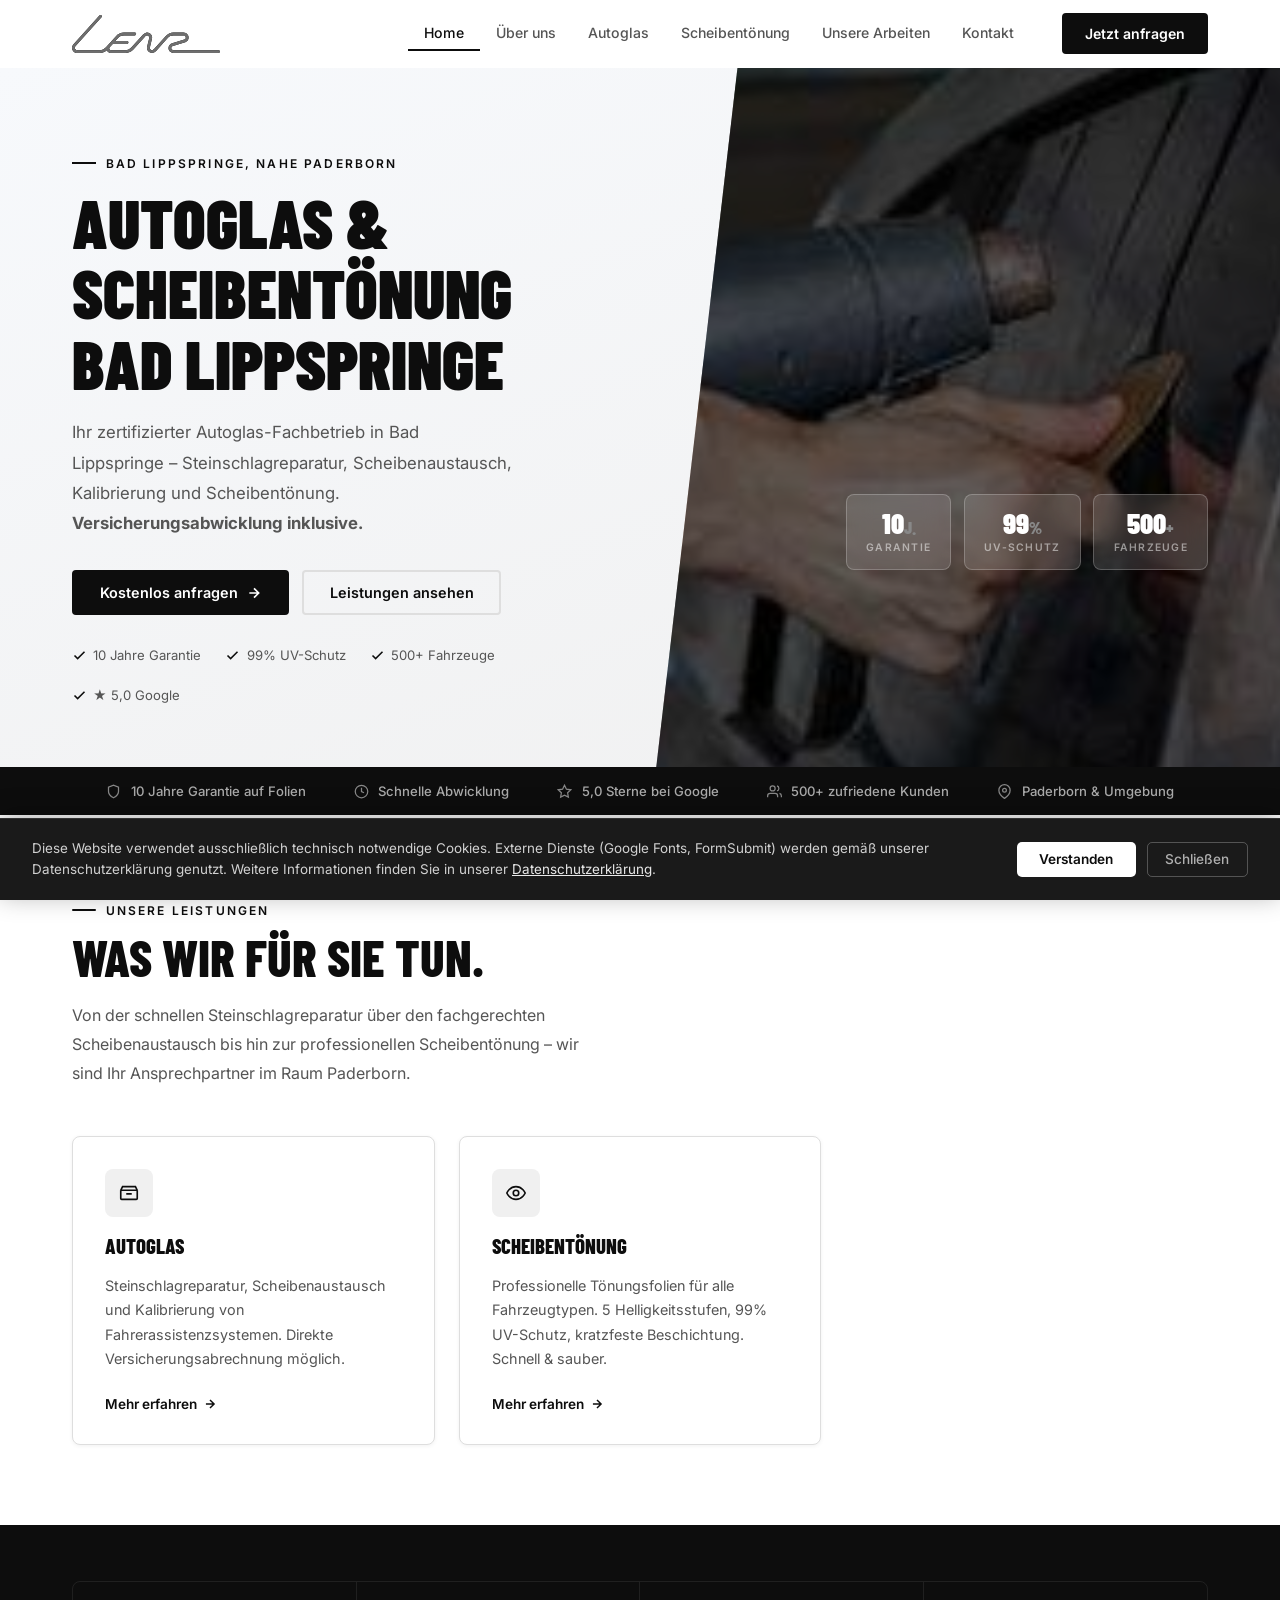
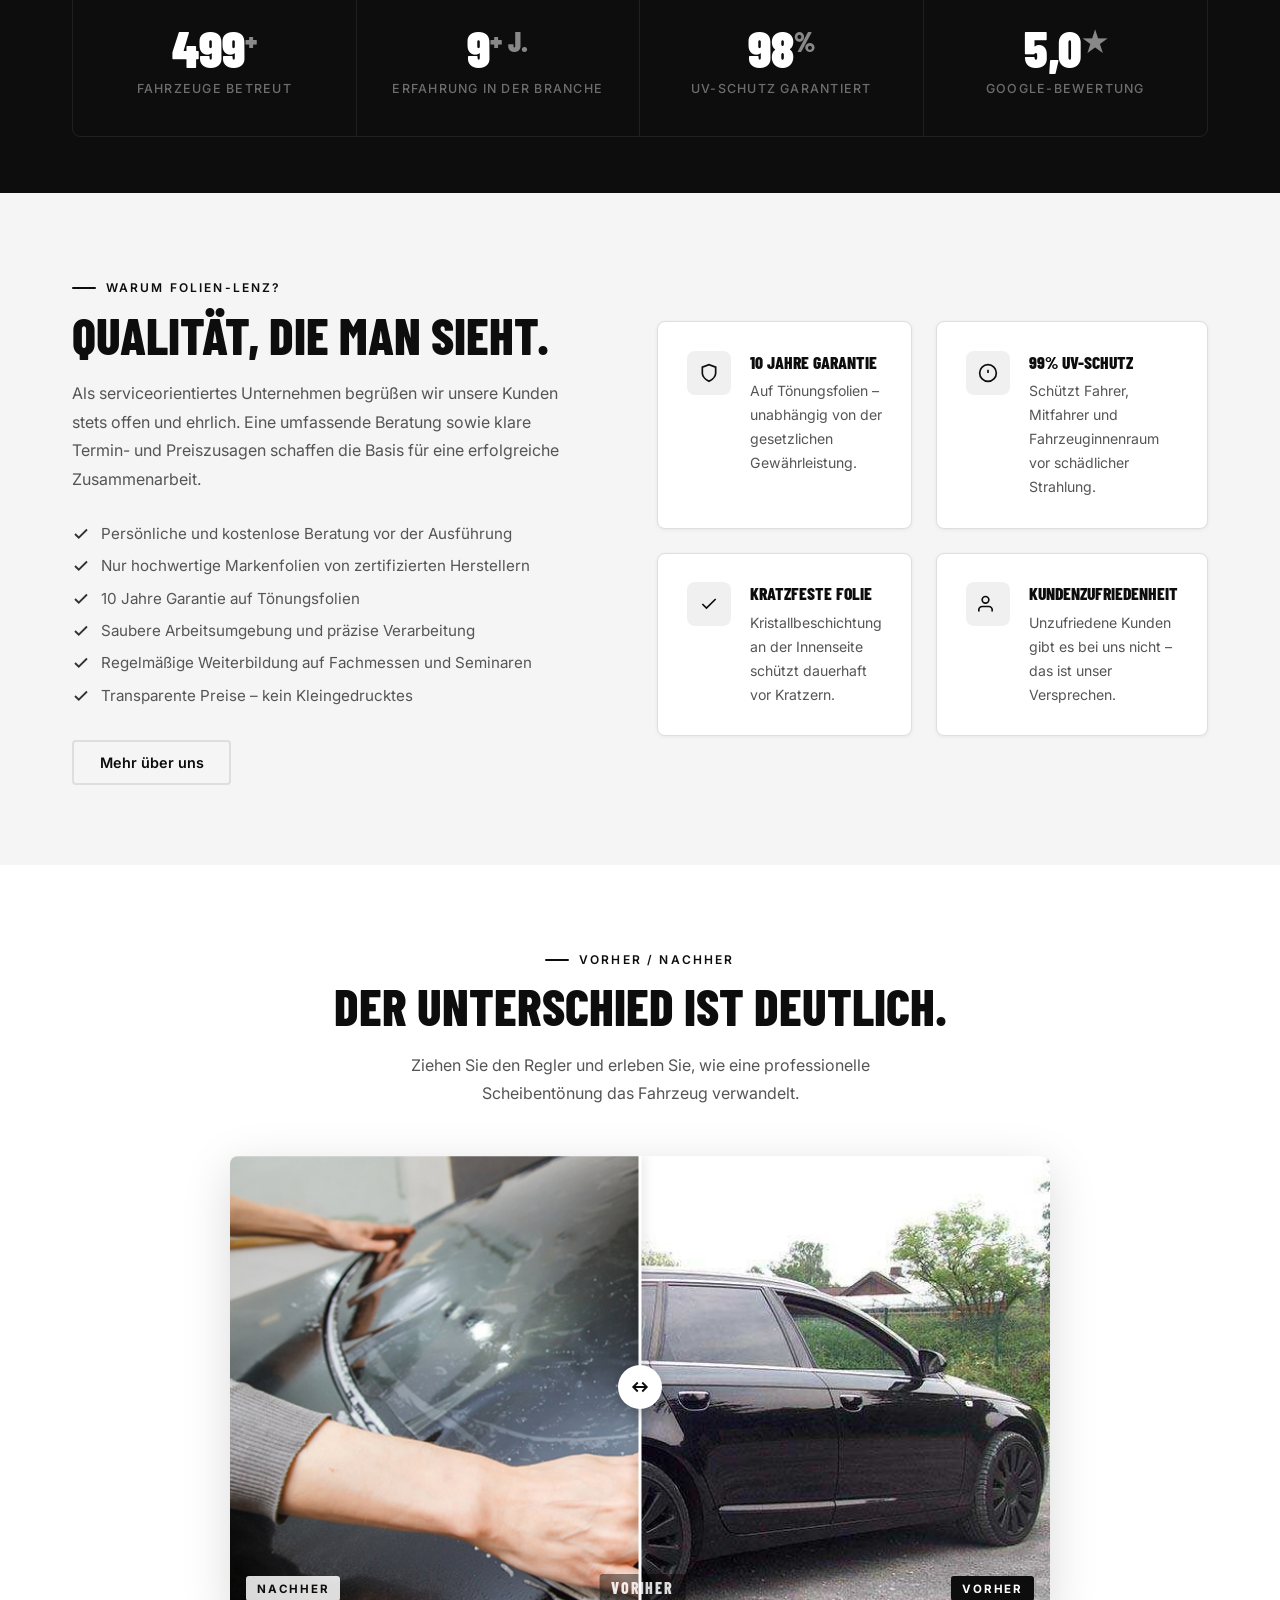
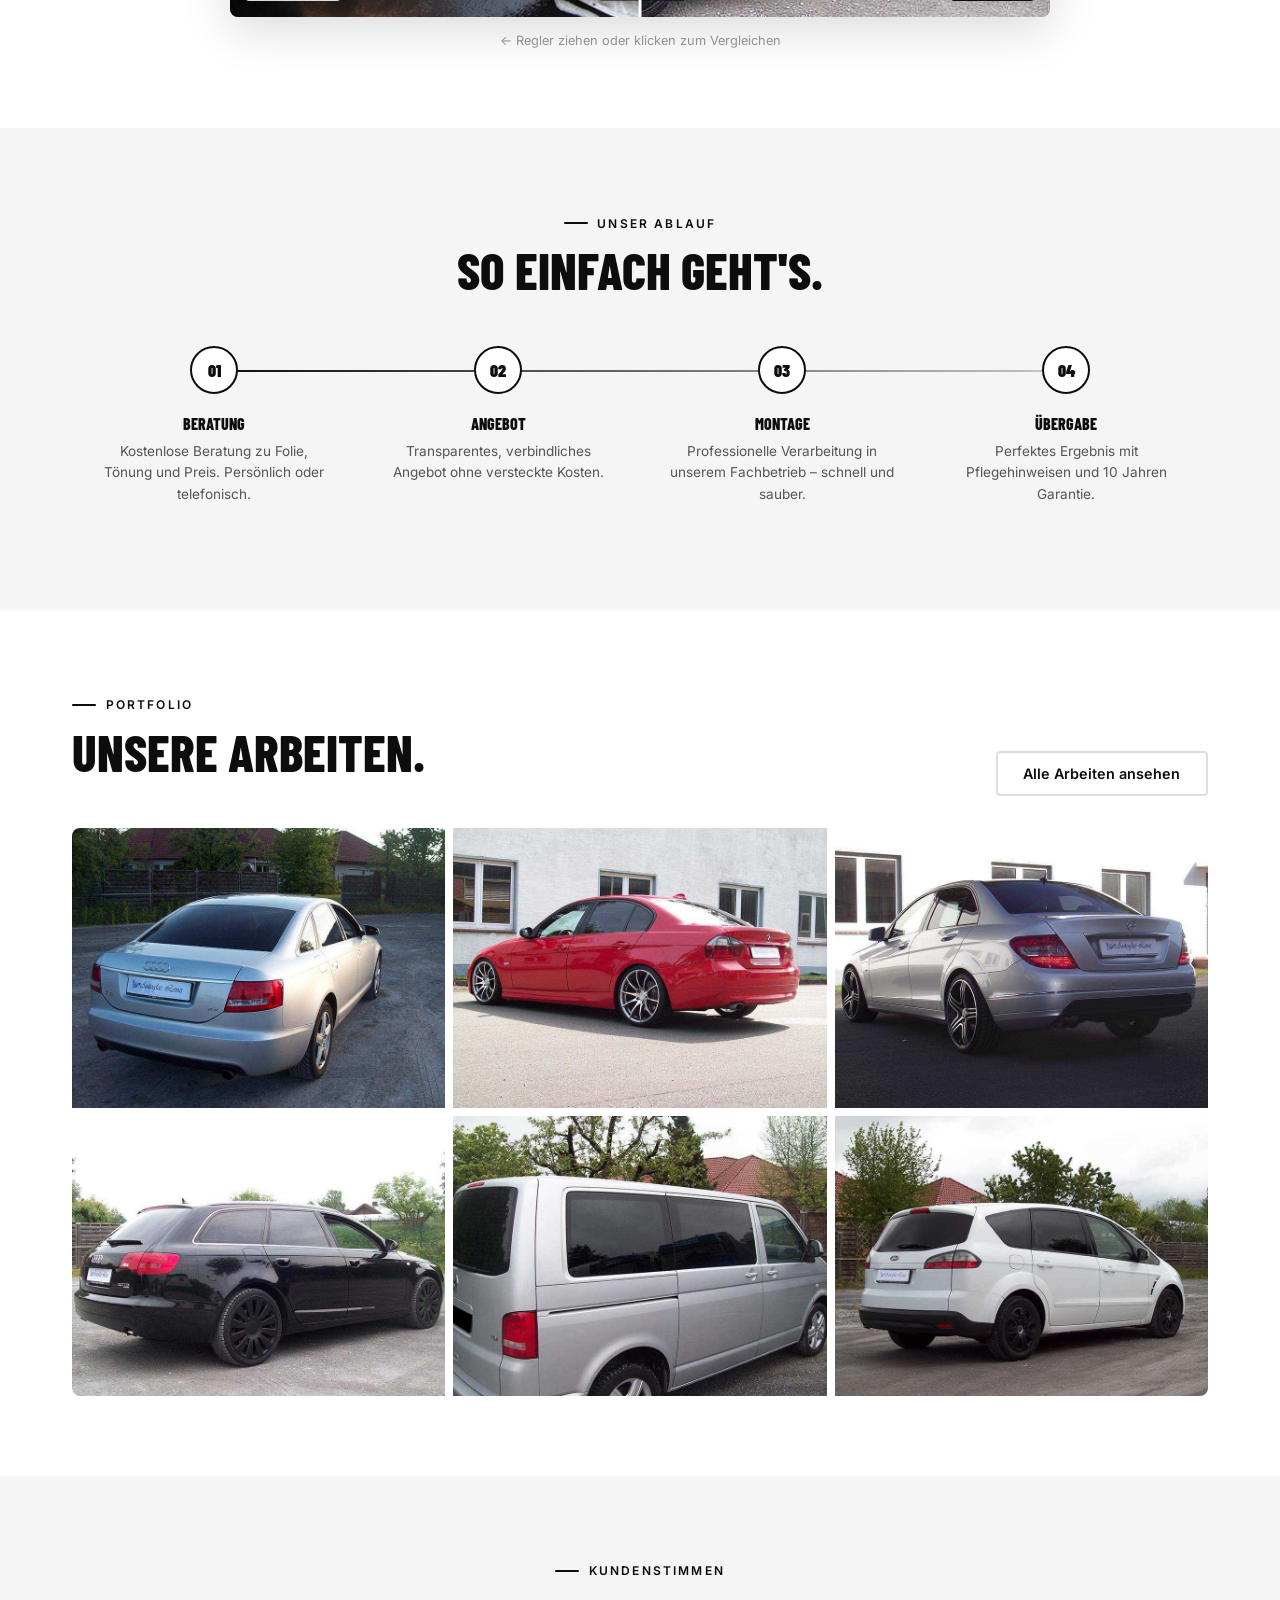
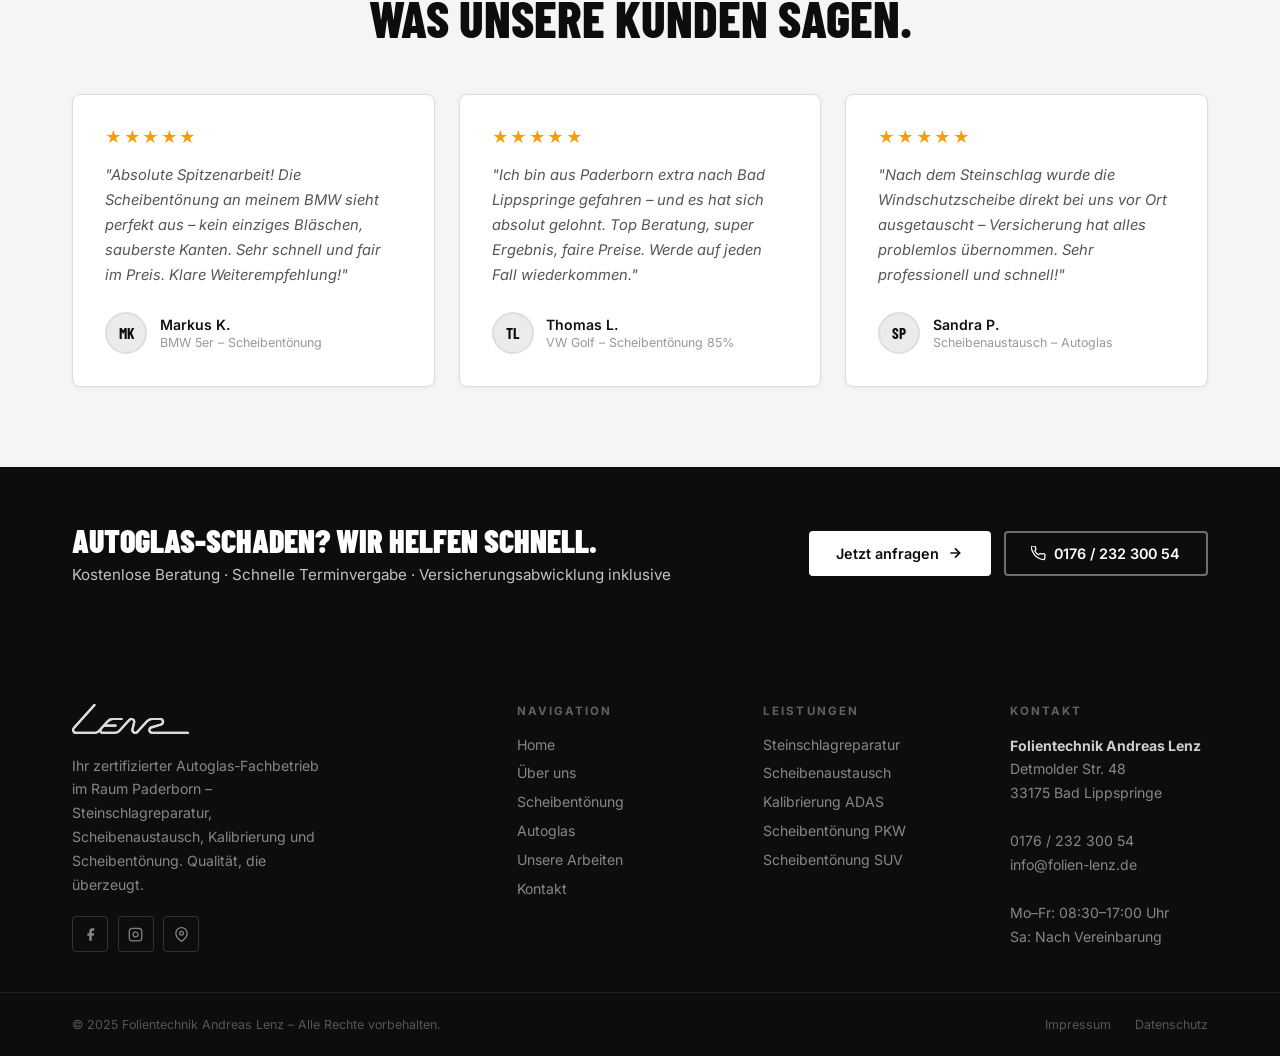
==== index.html @ ea6dc064 "Add files via upload" ====
<!DOCTYPE html>
<html lang="de">
<head>
<meta charset="UTF-8">
<meta name="viewport" content="width=device-width, initial-scale=1.0">
<title>Autoglas & Scheibentönung Paderborn | Folien-Lenz</title>
<meta name="description" content="Autoglas-Fachbetrieb in Bad Lippspringe & Paderborn: Steinschlagreparatur, Scheibenaustausch, Kalibrierung & Scheibentönung. Versicherungsabwicklung inklusive. Jetzt anfragen!">
<meta name="robots" content="index, follow">
<link rel="canonical" href="https://www.folien-lenz.de/">
<meta property="og:title" content="Autoglas & Scheibentönung Paderborn | Folien-Lenz">
<meta property="og:description" content="Autoglas-Fachbetrieb in Bad Lippspringe: Steinschlagreparatur, Scheibenaustausch, Kalibrierung & Scheibentönung. Versicherungsabwicklung inklusive. Jetzt anfragen!">
<meta property="og:url" content="https://www.folien-lenz.de/">
<meta property="og:type" content="website">
<meta property="og:locale" content="de_DE">
<meta name="geo.region" content="DE-NW">
<meta name="geo.placename" content="Bad Lippspringe">
<meta name="geo.position" content="51.7766912;8.8076932">
<meta property="og:image" content="https://www.folien-lenz.de/og-image.jpg">
<meta name="twitter:card" content="summary_large_image">
<meta name="twitter:title" content="Autoglas & Scheibentönung Paderborn | Folien-Lenz">
<meta name="twitter:description" content="Autoglas-Fachbetrieb in Bad Lippspringe: Steinschlagreparatur, Scheibenaustausch, Kalibrierung & Scheibentönung. Versicherungsabwicklung inklusive.">
<meta name="twitter:image" content="https://www.folien-lenz.de/og-image.jpg">
<link rel="icon" href="/favicon.ico">
<link rel="apple-touch-icon" href="/apple-touch-icon.png">
<link rel="preconnect" href="https://fonts.googleapis.com">
<link rel="preconnect" href="https://fonts.gstatic.com" crossorigin>
<link href="https://fonts.googleapis.com/css2?family=Barlow+Condensed:wght@600;700;800;900&family=Inter:wght@300;400;500;600&display=swap" rel="stylesheet">
<link rel="stylesheet" href="styles.css">
<script type="application/ld+json">
{
  "@context": "https://schema.org",
  "@graph": [
  {
  "@type": "WebSite",
  "@id": "https://www.folien-lenz.de/#website",
  "url": "https://www.folien-lenz.de",
  "name": "Folien-Lenz",
  "description": "Professionelle Scheibentönung und Autoglas-Service in Bad Lippspringe und Paderborn",
  "publisher": {"@id": "https://www.folien-lenz.de/#business"},
  "potentialAction": {
    "@type": "SearchAction",
    "target": {"@type": "EntryPoint", "urlTemplate": "https://www.folien-lenz.de/?s={search_term_string}"},
    "query-input": "required name=search_term_string"
  }
  },
  {
  "@type": "BreadcrumbList",
  "itemListElement": [
    {"@type": "ListItem", "position": 1, "name": "Home", "item": "https://www.folien-lenz.de/"}
  ]
  },
  {
  "@type": "FAQPage",
  "mainEntity": [
    {
      "@type": "Question",
      "name": "Was kostet eine Scheibentönung in Bad Lippspringe?",
      "acceptedAnswer": {
        "@type": "Answer",
        "text": "Die Kosten hängen vom Fahrzeugtyp und der gewählten Helligkeitsstufe ab. Wir erstellen Ihnen gerne ein kostenloses, unverbindliches Angebot. Kontaktieren Sie uns per Telefon oder Formular."
      }
    },
    {
      "@type": "Question",
      "name": "Bietet Folien-Lenz auch Autoglas-Service an?",
      "acceptedAnswer": {
        "@type": "Answer",
        "text": "Ja, wir bieten neben Scheibentönung auch Steinschlagreparatur, Scheibenaustausch und Kalibrierung der Frontkamera an. Die Abwicklung mit Ihrer Kfz-Versicherung übernehmen wir kostenlos."
      }
    },
    {
      "@type": "Question",
      "name": "Wie lange gilt die Garantie auf Scheibentönungen?",
      "acceptedAnswer": {
        "@type": "Answer",
        "text": "Wir gewähren 10 Jahre Garantie auf alle Tönungsfolien – unabhängig von der gesetzlichen Gewährleistung."
      }
    }
  ]
  },
  {
  "@type": "LocalBusiness",
  "@id": "https://www.folien-lenz.de/#business",
  "name": "Folientechnik Andreas Lenz",
  "alternateName": "Folien-Lenz",
  "description": "Professionelle Scheibentönung und Autoglas-Service in Paderborn und Bad Lippspringe.",
  "url": "https://www.folien-lenz.de",
  "telephone": "+4917623230054",
  "email": "info@folien-lenz.de",
  "image": "https://www.folien-lenz.de/images/logo_white.svg",
  "priceRange": "€€",
  "currenciesAccepted": "EUR",
  "paymentAccepted": "Cash, Bank transfer",
  "address": {
    "@type": "PostalAddress",
    "streetAddress": "Detmolder Str. 48",
    "addressLocality": "Bad Lippspringe",
    "postalCode": "33175",
    "addressRegion": "Nordrhein-Westfalen",
    "addressCountry": "DE"
  },
  "geo": {
    "@type": "GeoCoordinates",
    "latitude": 51.7766912,
    "longitude": 8.8076932
  },
  "openingHoursSpecification": [
    {
      "@type": "OpeningHoursSpecification",
      "dayOfWeek": ["Monday","Tuesday","Wednesday","Thursday","Friday"],
      "opens": "08:30",
      "closes": "17:00"
    },
    {
      "@type": "OpeningHoursSpecification",
      "dayOfWeek": "Saturday",
      "opens": "09:00",
      "closes": "13:00",
      "description": "Nach Vereinbarung"
    }
  ],
  "areaServed": [
    {"@type": "City", "name": "Paderborn"},
    {"@type": "City", "name": "Bad Lippspringe"},
    {"@type": "City", "name": "Detmold"},
    {"@type": "City", "name": "Bielefeld"},
    {"@type": "City", "name": "Lippstadt"}
  ],
  "hasOfferCatalog": {
    "@type": "OfferCatalog",
    "name": "Folierungsleistungen",
    "itemListElement": [
      {"@type": "Offer", "itemOffered": {"@type": "Service", "name": "Scheibentönung"}},
      {"@type": "Offer", "itemOffered": {"@type": "Service", "name": "Steinschlagreparatur"}},
      {"@type": "Offer", "itemOffered": {"@type": "Service", "name": "Scheibenaustausch"}}
    ]
  },
  "aggregateRating": {
    "@type": "AggregateRating",
    "ratingValue": "5.0",
    "reviewCount": "48",
    "bestRating": "5"
  },
  "sameAs": [
    "https://www.facebook.com/folienlenz/",
    "https://www.instagram.com/folienlenz/",
    "https://www.google.de/maps/place/Andreas+Lenz/@51.7766912,8.8076932,15z"
  ]
  }
  ]
}
</script>
</head>
<body>

<!-- Navigation -->
<nav id="nav" role="navigation" aria-label="Hauptnavigation">
  <div class="nav-inner">
    <a href="index.html" class="nav-logo-link">
      <img src="logo_footer.svg" alt="Folien-Lenz Logo" class="nav-logo-img">
    </a>
    <ul class="nav-links" role="list">
      <li><a href="index.html" class="active">Home</a></li>
      <li><a href="ueber-uns.html">Über uns</a></li>
      <li><a href="autoglas.html">Autoglas</a></li>
      <li><a href="scheibentoenung.html">Scheibentönung</a></li>
      <li><a href="unsere-arbeiten.html">Unsere Arbeiten</a></li>
      <li><a href="kontakt.html">Kontakt</a></li>
    </ul>
    <a href="kontakt.html" class="nav-cta">Jetzt anfragen</a>
    <div class="hamburger" id="hamburger"><span></span><span></span><span></span></div>
  </div>
</nav>
<div id="drawer-overlay"></div>
<div id="mobile-drawer" role="dialog" aria-label="Mobilmenü" aria-modal="true">
  <div class="drawer-header">
    <img src="logo_footer.svg" alt="Folien-Lenz" class="drawer-logo">
    <button class="drawer-close" id="drawer-close" aria-label="Menü schließen">
      <svg width="18" height="18" viewBox="0 0 24 24" fill="none" stroke="currentColor" stroke-width="2.5"><line x1="18" y1="6" x2="6" y2="18"/><line x1="6" y1="6" x2="18" y2="18"/></svg>
    </button>
  </div>
  <nav class="drawer-nav">
    <a href="index.html" class="active">Home</a>
    <a href="ueber-uns.html">Über uns</a>
    <a href="autoglas.html">Autoglas</a>
    <a href="scheibentoenung.html">Scheibentönung</a>
    <a href="unsere-arbeiten.html">Unsere Arbeiten</a>
    <a href="kontakt.html">Kontakt</a>
  </nav>
  <div class="drawer-footer">
    <a href="tel:+4917623230054" class="drawer-call">
      <svg width="15" height="15" viewBox="0 0 24 24" fill="none" stroke="currentColor" stroke-width="2"><path d="M22 16.92v3a2 2 0 01-2.18 2 19.79 19.79 0 01-8.63-3.07A19.5 19.5 0 013.07 9.81 19.79 19.79 0 01.07 1.18 2 2 0 012.03 0h3a2 2 0 012 1.72c.127.96.361 1.903.7 2.81a2 2 0 01-.45 2.11L6.09 7.91a16 16 0 006 6l1.27-1.27a2 2 0 012.11-.45c.907.339 1.85.573 2.81.7A2 2 0 0122 16z"/></svg>
      0176 / 232 300 54
    </a>
    <a href="kontakt.html" class="drawer-cta-link">Jetzt anfragen</a>
  </div>
</div>

<main id="main-content">

<!-- ── HERO ── -->
<section class="home-hero" aria-label="Herzlich willkommen bei Folien-Lenz">
  <div class="home-hero-inner">
    <div class="home-hero-text">
      <div class="home-hero-eyebrow">Bad Lippspringe, nahe Paderborn</div>
      <h1>
        Autoglas &
        <em>Schei&shy;ben&shy;tönung</em>
        Bad Lippspringe
      </h1>
      <p class="home-hero-desc">
        Ihr zertifizierter Autoglas-Fachbetrieb in Bad Lippspringe –
        Steinschlagreparatur, Scheibenaustausch, Kalibrierung und Scheibentönung.
        <strong>Versicherungsabwicklung inklusive.</strong>
      </p>
      <div class="home-hero-actions">
        <a href="kontakt.html" class="btn btn-red">
          Kostenlos anfragen
          <svg width="16" height="16" viewBox="0 0 24 24" fill="none" stroke="currentColor" stroke-width="2.5"><path d="M5 12h14M12 5l7 7-7 7"/></svg>
        </a>
        <a href="scheibentoenung.html" class="btn btn-outline">Leistungen ansehen</a>
      </div>
      <!-- Mini trust signals -->
      <div style="display:flex;gap:1.5rem;margin-top:2rem;flex-wrap:wrap">
        <div style="display:flex;align-items:center;gap:.4rem;font-size:.82rem;color:var(--text-mid)">
          <svg width="15" height="15" viewBox="0 0 24 24" fill="none" stroke="var(--accent)" stroke-width="2.5"><polyline points="20 6 9 17 4 12"/></svg>
          10 Jahre Garantie
        </div>
        <div style="display:flex;align-items:center;gap:.4rem;font-size:.82rem;color:var(--text-mid)">
          <svg width="15" height="15" viewBox="0 0 24 24" fill="none" stroke="var(--accent)" stroke-width="2.5"><polyline points="20 6 9 17 4 12"/></svg>
          99% UV-Schutz
        </div>
        <div style="display:flex;align-items:center;gap:.4rem;font-size:.82rem;color:var(--text-mid)">
          <svg width="15" height="15" viewBox="0 0 24 24" fill="none" stroke="var(--accent)" stroke-width="2.5"><polyline points="20 6 9 17 4 12"/></svg>
          500+ Fahrzeuge
        </div>
        <div style="display:flex;align-items:center;gap:.4rem;font-size:.82rem;color:var(--text-mid)">
          <svg width="15" height="15" viewBox="0 0 24 24" fill="none" stroke="var(--accent)" stroke-width="2.5"><polyline points="20 6 9 17 4 12"/></svg>
          ★ 5,0 Google
        </div>
      </div>
    </div>
    <!-- Visual side – Badges über Hintergrundfoto -->
    <div class="home-hero-visual" aria-hidden="true">
      <div class="hero-badge-row">
        <div class="hero-badge-item">
          <div class="hero-badge-num">10<span class="sup">J.</span></div>
          <div class="hero-badge-label">Garantie</div>
        </div>
        <div class="hero-badge-item">
          <div class="hero-badge-num">99<span class="sup">%</span></div>
          <div class="hero-badge-label">UV-Schutz</div>
        </div>
        <div class="hero-badge-item">
          <div class="hero-badge-num">500<span class="sup">+</span></div>
          <div class="hero-badge-label">Fahrzeuge</div>
        </div>
      </div>
    </div>
  </div>
</section>

<!-- ── TRUST BAR ── -->
<div class="trust-bar" aria-label="Unsere Versprechen">
  <div class="trust-bar-inner">
    <div class="trust-item">
      <svg width="15" height="15" viewBox="0 0 24 24" fill="none" stroke="currentColor" stroke-width="2"><path d="M12 22s8-4 8-10V5l-8-3-8 3v7c0 6 8 10 8 10z"/></svg>
      10 Jahre Garantie auf Folien
    </div>
    <div class="trust-item">
      <svg width="15" height="15" viewBox="0 0 24 24" fill="none" stroke="currentColor" stroke-width="2"><circle cx="12" cy="12" r="10"/><polyline points="12 6 12 12 16 14"/></svg>
      Schnelle Abwicklung
    </div>
    <div class="trust-item">
      <svg width="15" height="15" viewBox="0 0 24 24" fill="none" stroke="currentColor" stroke-width="2"><polygon points="12 2 15.09 8.26 22 9.27 17 14.14 18.18 21.02 12 17.77 5.82 21.02 7 14.14 2 9.27 8.91 8.26 12 2"/></svg>
      5,0 Sterne bei Google
    </div>
    <div class="trust-item">
      <svg width="15" height="15" viewBox="0 0 24 24" fill="none" stroke="currentColor" stroke-width="2"><path d="M17 21v-2a4 4 0 00-4-4H5a4 4 0 00-4 4v2"/><circle cx="9" cy="7" r="4"/><path d="M23 21v-2a4 4 0 00-3-3.87M16 3.13a4 4 0 010 7.75"/></svg>
      500+ zufriedene Kunden
    </div>
    <div class="trust-item">
      <svg width="15" height="15" viewBox="0 0 24 24" fill="none" stroke="currentColor" stroke-width="2"><path d="M21 10c0 7-9 13-9 13s-9-6-9-13a9 9 0 0118 0z"/><circle cx="12" cy="10" r="3"/></svg>
      Paderborn & Umgebung
    </div>
  </div>
</div>

<!-- ── SERVICES OVERVIEW ── -->
<section class="section" aria-labelledby="leistungen-title">
  <div class="container">
    <div class="reveal" style="margin-bottom:3rem">
      <div class="section-eyebrow">Unsere Leistungen</div>
      <h2 class="section-title" id="leistungen-title">Was wir für Sie <span>tun.</span></h2>
      <p class="section-desc">Von der schnellen Steinschlagreparatur über den fachgerechten Scheibenaustausch bis hin zur professionellen Scheibentönung – wir sind Ihr Ansprechpartner im Raum Paderborn.</p>
    </div>
    <div class="service-cards">
      <a href="autoglas.html" class="service-card reveal" data-delay="1">
        <div class="service-icon" aria-hidden="true">
          <svg width="22" height="22" viewBox="0 0 24 24" fill="none" stroke="currentColor" stroke-width="1.8"><path d="M3 9l2-4h14l2 4M3 9v9a1 1 0 001 1h16a1 1 0 001-1V9M3 9h18"/><path d="M9 13h6"/></svg>
        </div>
        <h3>Autoglas</h3>
        <p>Steinschlagreparatur, Scheibenaustausch und Kalibrierung von Fahrerassistenzsystemen. Direkte Versicherungsabrechnung möglich.</p>
        <div class="service-card-link">
          Mehr erfahren
          <svg width="14" height="14" viewBox="0 0 24 24" fill="none" stroke="currentColor" stroke-width="2.5"><path d="M5 12h14M12 5l7 7-7 7"/></svg>
        </div>
      </a>
      <a href="scheibentoenung.html" class="service-card reveal" data-delay="2">
        <div class="service-icon" aria-hidden="true">
          <svg width="22" height="22" viewBox="0 0 24 24" fill="none" stroke="currentColor" stroke-width="1.8"><path d="M2 12s3-7 10-7 10 7 10 7-3 7-10 7-10-7-10-7z"/><circle cx="12" cy="12" r="3"/></svg>
        </div>
        <h3>Scheibentönung</h3>
        <p>Professionelle Tönungsfolien für alle Fahrzeugtypen. 5 Helligkeitsstufen, 99% UV-Schutz, kratzfeste Beschichtung. Schnell & sauber.</p>
        <div class="service-card-link">
          Mehr erfahren
          <svg width="14" height="14" viewBox="0 0 24 24" fill="none" stroke="currentColor" stroke-width="2.5"><path d="M5 12h14M12 5l7 7-7 7"/></svg>
        </div>
      </a>
    </div>
  </div>
</section>

<!-- ── STATS ── -->
<section class="stats-section section-sm" aria-label="Unsere Zahlen">
  <div class="container">
    <div class="stats-grid">
      <div class="stat-cell reveal">
        <div class="stat-num"><span class="counter" data-target="500">0</span><span class="suf">+</span></div>
        <div class="stat-label">Fahrzeuge betreut</div>
      </div>
      <div class="stat-cell reveal" data-delay="1">
        <div class="stat-num"><span class="counter" data-target="10">0</span><span class="suf">+ J.</span></div>
        <div class="stat-label">Erfahrung in der Branche</div>
      </div>
      <div class="stat-cell reveal" data-delay="2">
        <div class="stat-num"><span class="counter" data-target="99">0</span><span class="suf">%</span></div>
        <div class="stat-label">UV-Schutz garantiert</div>
      </div>
      <div class="stat-cell reveal" data-delay="3">
        <div class="stat-num">5,0<span class="suf">★</span></div>
        <div class="stat-label">Google-Bewertung</div>
      </div>
    </div>
  </div>
</section>

<!-- ── WHY US ── -->
<section class="section" style="background:var(--bg)" aria-labelledby="warum-title">
  <div class="container">
    <div class="why-grid" style="display:grid;grid-template-columns:1fr 1fr;gap:5rem;align-items:center">
      <div class="reveal">
        <div class="section-eyebrow">Warum Folien-Lenz?</div>
        <h2 class="section-title" id="warum-title">Qualität, die man <span>sieht.</span></h2>
        <p class="section-desc" style="margin-bottom:1.8rem">
          Als serviceorientiertes Unternehmen begrüßen wir unsere Kunden stets offen und ehrlich.
          Eine umfassende Beratung sowie klare Termin- und Preiszusagen schaffen die Basis für eine
          erfolgreiche Zusammenarbeit.
        </p>
        <ul class="check-list">
          <li>Persönliche und kostenlose Beratung vor der Ausführung</li>
          <li>Nur hochwertige Markenfolien von zertifizierten Herstellern</li>
          <li>10 Jahre Garantie auf Tönungsfolien</li>
          <li>Saubere Arbeitsumgebung und präzise Verarbeitung</li>
          <li>Regelmäßige Weiterbildung auf Fachmessen und Seminaren</li>
          <li>Transparente Preise – kein Kleingedrucktes</li>
        </ul>
        <a href="ueber-uns.html" class="btn btn-outline" style="margin-top:2rem">Mehr über uns</a>
      </div>
      <div class="usp-grid reveal" data-delay="2" aria-hidden="true">
        <div class="usp-card">
          <div class="usp-icon">
            <svg width="20" height="20" viewBox="0 0 24 24" fill="none" stroke="currentColor" stroke-width="2"><path d="M12 22s8-4 8-10V5l-8-3-8 3v7c0 6 8 10 8 10z"/></svg>
          </div>
          <div>
            <h4>10 Jahre Garantie</h4>
            <p>Auf Tönungsfolien – unabhängig von der gesetzlichen Gewährleistung.</p>
          </div>
        </div>
        <div class="usp-card">
          <div class="usp-icon">
            <svg width="20" height="20" viewBox="0 0 24 24" fill="none" stroke="currentColor" stroke-width="2"><circle cx="12" cy="12" r="10"/><line x1="12" y1="8" x2="12" y2="12"/><line x1="12" y1="16" x2="12.01" y2="16"/></svg>
          </div>
          <div>
            <h4>99% UV-Schutz</h4>
            <p>Schützt Fahrer, Mitfahrer und Fahrzeuginnenraum vor schädlicher Strahlung.</p>
          </div>
        </div>
        <div class="usp-card">
          <div class="usp-icon">
            <svg width="20" height="20" viewBox="0 0 24 24" fill="none" stroke="currentColor" stroke-width="2"><polyline points="20 6 9 17 4 12"/></svg>
          </div>
          <div>
            <h4>Kratzfeste Folie</h4>
            <p>Kristallbeschichtung an der Innenseite schützt dauerhaft vor Kratzern.</p>
          </div>
        </div>
        <div class="usp-card">
          <div class="usp-icon">
            <svg width="20" height="20" viewBox="0 0 24 24" fill="none" stroke="currentColor" stroke-width="2"><path d="M17 21v-2a4 4 0 00-4-4H5a4 4 0 00-4 4v2"/><circle cx="9" cy="7" r="4"/></svg>
          </div>
          <div>
            <h4>Kundenzufriedenheit</h4>
            <p>Unzufriedene Kunden gibt es bei uns nicht – das ist unser Versprechen.</p>
          </div>
        </div>
      </div>
    </div>
  </div>
</section>

<!-- ── BEFORE / AFTER ── -->
<section class="section" aria-labelledby="ba-title">
  <div class="container">
    <div style="text-align:center;margin-bottom:3rem" class="reveal">
      <div class="section-eyebrow" style="justify-content:center;margin:0 auto .7rem">Vorher / Nachher</div>
      <h2 class="section-title" id="ba-title">Der Unterschied ist <span>deutlich.</span></h2>
      <p class="section-desc" style="margin:0 auto">Ziehen Sie den Regler und erleben Sie, wie eine professionelle Scheibentönung das Fahrzeug verwandelt.</p>
    </div>
    <div class="ba-container reveal">
      <div class="ba-item" id="ba-main">
        <div class="ba-panel ba-panel-before">
          <img src="audi_getoente_scheiben_2_20150208_2079935466-338-800-600-100.jpg" alt="Nachher – Audi mit professioneller Scheibentönung Bad Lippspringe" width="800" height="600" draggable="false" style="width:100%;height:100%;object-fit:cover;display:block">
          <div class="ba-car-label">Nachher</div>
        </div>
        <div class="ba-panel ba-panel-after" id="ba-after">
          <img src="scheibentoenung1.jpg" alt="Vorher – Fahrzeug ohne Scheibentönung in Bad Lippspringe" width="800" height="600" draggable="false" style="width:100%;height:100%;object-fit:cover;display:block">
          <div class="ba-car-label" style="color:rgba(255,255,255,.9)">Vorher</div>
        </div>
        <!-- Labels -->
        <div class="ba-label ba-label-b">Nachher</div>
        <div class="ba-label ba-label-a">Vorher</div>
        <!-- Handle -->
        <div id="ba-handle-line" class="ba-handle-line"></div>
        <div id="ba-handle-btn" class="ba-handle-btn">
          <svg width="18" height="18" viewBox="0 0 24 24" fill="none" stroke="currentColor" stroke-width="2.5"><path d="M21 12H3M9 6l-6 6 6 6M15 6l6 6-6 6"/></svg>
        </div>
      </div>
      <p style="text-align:center;margin-top:1rem;font-size:.8rem;color:var(--text-light)">← Regler ziehen oder klicken zum Vergleichen</p>
    </div>
  </div>
</section>

<!-- ── PROCESS ── -->
<section class="section" style="background:var(--bg)" aria-labelledby="ablauf-title">
  <div class="container">
    <div style="text-align:center;margin-bottom:3rem" class="reveal">
      <div class="section-eyebrow" style="justify-content:center;margin:0 auto .7rem">Unser Ablauf</div>
      <h2 class="section-title" id="ablauf-title">So einfach <span>geht's.</span></h2>
    </div>
    <div class="process-steps">
      <div class="process-step reveal" data-delay="1">
        <div class="step-circle" aria-hidden="true">01</div>
        <h4>Beratung</h4>
        <p>Kostenlose Beratung zu Folie, Tönung und Preis. Persönlich oder telefonisch.</p>
      </div>
      <div class="process-step reveal" data-delay="2">
        <div class="step-circle" aria-hidden="true">02</div>
        <h4>Angebot</h4>
        <p>Transparentes, verbindliches Angebot ohne versteckte Kosten.</p>
      </div>
      <div class="process-step reveal" data-delay="3">
        <div class="step-circle" aria-hidden="true">03</div>
        <h4>Montage</h4>
        <p>Professionelle Verarbeitung in unserem Fachbetrieb – schnell und sauber.</p>
      </div>
      <div class="process-step reveal" data-delay="4">
        <div class="step-circle" aria-hidden="true">04</div>
        <h4>Übergabe</h4>
        <p>Perfektes Ergebnis mit Pflegehinweisen und 10 Jahren Garantie.</p>
      </div>
    </div>
  </div>
</section>

<!-- ── GALLERY TEASER ── -->
<section class="section" aria-labelledby="galerie-title">
  <div class="container">
    <div style="display:flex;align-items:flex-end;justify-content:space-between;margin-bottom:2rem;flex-wrap:wrap;gap:1rem" class="reveal">
      <div>
        <div class="section-eyebrow">Portfolio</div>
        <h2 class="section-title" id="galerie-title">Unsere <span>Arbeiten.</span></h2>
      </div>
      <a href="unsere-arbeiten.html" class="btn btn-outline">Alle Arbeiten ansehen</a>
    </div>
    <!-- Gallery mini grid -->
    <div class="gallery-mini-grid reveal" data-delay="1" style="display:grid;grid-template-columns:repeat(3,1fr);gap:8px;border-radius:8px;overflow:hidden">
      <a href="unsere-arbeiten.html" style="display:block;aspect-ratio:4/3;overflow:hidden;border-radius:0;position:relative;text-decoration:none">
        <img src="audi_getoente_scheiben_1_20150208_1785389974-337-800-600-100.jpg"
             alt="Audi mit getönten Scheiben – Folien-Lenz Bad Lippspringe"
             width="800" height="600" loading="lazy"
             style="width:100%;height:100%;object-fit:cover;transition:transform .4s;display:block">
      </a>
      <a href="unsere-arbeiten.html" style="display:block;aspect-ratio:4/3;overflow:hidden;position:relative;text-decoration:none">
        <img src="bwm_getoente_scheiben_4_20150208_1097270527-346-800-600-100.jpg"
             alt="BMW mit Scheibentönung – Folien-Lenz Bad Lippspringe"
             width="800" height="600" loading="lazy"
             style="width:100%;height:100%;object-fit:cover;transition:transform .4s;display:block">
      </a>
      <a href="unsere-arbeiten.html" style="display:block;aspect-ratio:4/3;overflow:hidden;position:relative;text-decoration:none">
        <img src="mercedes_benz_getoente_scheiben_7_20150208_1046151949-373-800-600-100.jpg"
             alt="Mercedes-Benz Scheibentönung Bad Lippspringe – Folien-Lenz"
             width="800" height="600" loading="lazy"
             style="width:100%;height:100%;object-fit:cover;transition:transform .4s;display:block">
      </a>
      <a href="unsere-arbeiten.html" style="display:block;aspect-ratio:4/3;overflow:hidden;position:relative;text-decoration:none">
        <img src="audi_getoente_scheiben_2_20150208_2079935466-338-800-600-100.jpg"
             alt="Audi mit getönten Scheiben – Folien-Lenz Bad Lippspringe"
             width="800" height="600" loading="lazy"
             style="width:100%;height:100%;object-fit:cover;transition:transform .4s;display:block">
      </a>
      <a href="unsere-arbeiten.html" style="display:block;aspect-ratio:4/3;overflow:hidden;position:relative;text-decoration:none">
        <img src="volkswagen_getoente_scheiben_1_20150208_1783119080-387-800-600-100.jpg"
             alt="VW Volkswagen Scheibentönung Bad Lippspringe – Folien-Lenz"
             width="800" height="600" loading="lazy"
             style="width:100%;height:100%;object-fit:cover;transition:transform .4s;display:block">
      </a>
      <a href="unsere-arbeiten.html" style="display:block;aspect-ratio:4/3;overflow:hidden;position:relative;text-decoration:none">
        <img src="ford_getoente_scheiben_2_20150208_1800626489-358-800-600-100.jpg"
             alt="Ford Scheibentönung Paderborn – Folien-Lenz"
             width="800" height="600" loading="lazy"
             style="width:100%;height:100%;object-fit:cover;transition:transform .4s;display:block">
      </a>
    </div>
  </div>
</section>

<!-- ── TESTIMONIALS ── -->
<section class="section" style="background:var(--bg)" aria-labelledby="bewertungen-title">
  <div class="container">
    <div style="text-align:center;margin-bottom:3rem" class="reveal">
      <div class="section-eyebrow" style="justify-content:center;margin:0 auto .7rem">Kundenstimmen</div>
      <h2 class="section-title" id="bewertungen-title">Was unsere Kunden <span>sagen.</span></h2>
    </div>
    <div class="testimonials-grid">
      <div class="testimonial reveal" data-delay="1">
        <div class="stars" aria-label="5 von 5 Sternen">★★★★★</div>
        <p class="testimonial-text">"Absolute Spitzenarbeit! Die Scheibentönung an meinem BMW sieht perfekt aus – kein einziges Bläschen, sauberste Kanten. Sehr schnell und fair im Preis. Klare Weiterempfehlung!"</p>
        <div class="testimonial-author">
          <div class="avatar" aria-hidden="true">MK</div>
          <div>
            <div class="author-name">Markus K.</div>
            <div class="author-meta">BMW 5er – Scheibentönung</div>
          </div>
        </div>
      </div>
      <div class="testimonial reveal" data-delay="2">
        <div class="stars" aria-label="5 von 5 Sternen">★★★★★</div>
        <p class="testimonial-text">"Ich bin aus Paderborn extra nach Bad Lippspringe gefahren – und es hat sich absolut gelohnt. Top Beratung, super Ergebnis, faire Preise. Werde auf jeden Fall wiederkommen."</p>
        <div class="testimonial-author">
          <div class="avatar" aria-hidden="true">TL</div>
          <div>
            <div class="author-name">Thomas L.</div>
            <div class="author-meta">VW Golf – Scheibentönung 85%</div>
          </div>
        </div>
      </div>
      <div class="testimonial reveal" data-delay="3">
        <div class="stars" aria-label="5 von 5 Sternen">★★★★★</div>
        <p class="testimonial-text">"Nach dem Steinschlag wurde die Windschutzscheibe direkt bei uns vor Ort ausgetauscht – Versicherung hat alles problemlos übernommen. Sehr professionell und schnell!"</p>
        <div class="testimonial-author">
          <div class="avatar" aria-hidden="true">SP</div>
          <div>
            <div class="author-name">Sandra P.</div>
            <div class="author-meta">Scheibenaustausch – Autoglas</div>
          </div>
        </div>
      </div>
    </div>
  </div>
</section>

<!-- ── CTA BAND ── -->
<section style="background:var(--accent);padding:3.5rem 0" aria-label="Jetzt Kontakt aufnehmen">
  <div class="container" style="display:flex;align-items:center;justify-content:space-between;gap:2rem;flex-wrap:wrap">
    <div>
      <h2 style="font-family:var(--font-h);font-size:2rem;font-weight:900;text-transform:uppercase;color:var(--white);line-height:1.1">Autoglas-Schaden? Wir helfen schnell.</h2>
      <p style="color:rgba(255,255,255,.75);margin-top:.4rem;font-size:.95rem">Kostenlose Beratung · Schnelle Terminvergabe · Versicherungsabwicklung inklusive</p>
    </div>
    <div style="display:flex;gap:.8rem;flex-wrap:wrap">
      <a href="kontakt.html" class="btn" style="background:var(--white);color:var(--accent);border-color:var(--white)">
        Jetzt anfragen
        <svg width="16" height="16" viewBox="0 0 24 24" fill="none" stroke="currentColor" stroke-width="2.5"><path d="M5 12h14M12 5l7 7-7 7"/></svg>
      </a>
      <a href="tel:+4917623230054" class="btn btn-outline-white">
        <svg width="15" height="15" viewBox="0 0 24 24" fill="none" stroke="currentColor" stroke-width="2"><path d="M22 16.92v3a2 2 0 01-2.18 2 19.79 19.79 0 01-8.63-3.07A19.5 19.5 0 013.07 9.81 19.79 19.79 0 01.07 1.18 2 2 0 012.03 0h3a2 2 0 012 1.72c.127.96.361 1.903.7 2.81a2 2 0 01-.45 2.11L6.09 7.91a16 16 0 006 6l1.27-1.27a2 2 0 012.11-.45c.907.339 1.85.573 2.81.7A2 2 0 0122 16z"/></svg>
        0176 / 232 300 54
      </a>
    </div>
  </div>
</section>

</main>

<!-- ── FOOTER ── -->
<footer role="contentinfo">
  <div class="footer-main">
    <div class="container">
      <div class="footer-grid">
        <div class="footer-brand">
          <a href="index.html" class="footer-logo-link"><img src="logo_footer.svg" alt="Folien-Lenz" class="footer-logo-img"></a>
          <p>Ihr zertifizierter Autoglas-Fachbetrieb im Raum Paderborn – Steinschlagreparatur, Scheibenaustausch, Kalibrierung und Scheibentönung. Qualität, die überzeugt.</p>
          <div class="footer-social">
            <a href="https://www.facebook.com/folienlenz/" target="_blank" rel="noopener" aria-label="Folien-Lenz bei Facebook">
              <svg width="15" height="15" viewBox="0 0 24 24" fill="currentColor"><path d="M18 2h-3a5 5 0 00-5 5v3H7v4h3v8h4v-8h3l1-4h-4V7a1 1 0 011-1h3z"/></svg>
            </a>
            <a href="https://www.instagram.com/folienlenz/" target="_blank" rel="noopener" aria-label="Folien-Lenz bei Instagram">
              <svg width="15" height="15" viewBox="0 0 24 24" fill="none" stroke="currentColor" stroke-width="2"><rect x="2" y="2" width="20" height="20" rx="5"/><path d="M16 11.37A4 4 0 1112.63 8 4 4 0 0116 11.37z"/><line x1="17.5" y1="6.5" x2="17.51" y2="6.5"/></svg>
            </a>
            <a href="https://www.google.de/maps/place/Andreas+Lenz/@51.7766912,8.8076932,15z" target="_blank" rel="noopener" aria-label="Folien-Lenz auf Google Maps">
              <svg width="15" height="15" viewBox="0 0 24 24" fill="none" stroke="currentColor" stroke-width="2"><path d="M21 10c0 7-9 13-9 13s-9-6-9-13a9 9 0 0118 0z"/><circle cx="12" cy="10" r="3"/></svg>
            </a>
          </div>
        </div>
        <div class="footer-col">
          <h4>Navigation</h4>
          <ul>
            <li><a href="index.html">Home</a></li>
            <li><a href="ueber-uns.html">Über uns</a></li>
            <li><a href="scheibentoenung.html">Scheibentönung</a></li>
            <li><a href="autoglas.html">Autoglas</a></li>
            <li><a href="unsere-arbeiten.html">Unsere Arbeiten</a></li>
            <li><a href="kontakt.html">Kontakt</a></li>
          </ul>
        </div>
        <div class="footer-col">
          <h4>Leistungen</h4>
          <ul>
            <li><a href="autoglas.html">Steinschlagreparatur</a></li>
            <li><a href="autoglas.html">Scheibenaustausch</a></li>
            <li><a href="autoglas.html">Kalibrierung ADAS</a></li>
            <li><a href="scheibentoenung.html">Scheibentönung PKW</a></li>
            <li><a href="scheibentoenung.html">Scheibentönung SUV</a></li>
          </ul>
        </div>
        <div class="footer-col">
          <h4>Kontakt</h4>
          <address>
            <strong>Folientechnik Andreas Lenz</strong><br>
            Detmolder Str. 48<br>
            33175 Bad Lippspringe<br><br>
            <a href="tel:+4917623230054" style="text-decoration:none;color:inherit;transition:color .2s">0176 / 232 300 54</a><br>
            <a href="mailto:info@folien-lenz.de" style="text-decoration:none;color:inherit;transition:color .2s">info@folien-lenz.de</a><br><br>
            Mo–Fr: 08:30–17:00 Uhr<br>
            Sa: Nach Vereinbarung
          </address>
        </div>
      </div>
    </div>
  </div>
  <div class="footer-bottom">
    <div class="container" style="display:flex;align-items:center;justify-content:space-between;flex-wrap:wrap;gap:1rem;width:100%">
      <p>© 2025 Folientechnik Andreas Lenz – Alle Rechte vorbehalten.</p>
      <div class="footer-bottom-links">
        <a href="impressum.html">Impressum</a>
        <a href="datenschutz.html">Datenschutz</a>
      </div>
    </div>
  </div>
</footer>

<!-- Floating CTA -->
<div id="float-cta">
  <a href="tel:+4917623230054" class="btn btn-red" style="border-radius:40px;box-shadow:0 8px 24px rgba(0,0,0,.30)">
    <svg width="15" height="15" viewBox="0 0 24 24" fill="none" stroke="currentColor" stroke-width="2"><path d="M22 16.92v3a2 2 0 01-2.18 2 19.79 19.79 0 01-8.63-3.07A19.5 19.5 0 013.07 9.81 19.79 19.79 0 01.07 1.18 2 2 0 012.03 0h3a2 2 0 012 1.72c.127.96.361 1.903.7 2.81a2 2 0 01-.45 2.11L6.09 7.91a16 16 0 006 6l1.27-1.27a2 2 0 012.11-.45c.907.339 1.85.573 2.81.7A2 2 0 0122 16z"/></svg>
    Anrufen
  </a>
</div>

<script>
/* ── NAV ── */
const nav = document.getElementById('nav');
const ham = document.getElementById('hamburger');
const drawer = document.getElementById('mobile-drawer');
const drawerOverlay = document.getElementById('drawer-overlay');
const drawerClose = document.getElementById('drawer-close');
function openDrawer() { ham.classList.add('open'); drawer.classList.add('open'); drawerOverlay.classList.add('open'); document.body.style.overflow = 'hidden'; }
function closeDrawer() { ham.classList.remove('open'); drawer.classList.remove('open'); drawerOverlay.classList.remove('open'); document.body.style.overflow = ''; }
window.addEventListener('scroll', () => {
  nav.classList.toggle('scrolled', window.scrollY > 50);
  document.getElementById('float-cta').classList.toggle('visible', window.scrollY > 300);
}, {passive:true});
ham.addEventListener('click', () => { ham.classList.contains('open') ? closeDrawer() : openDrawer(); });
drawerClose.addEventListener('click', closeDrawer);
drawerOverlay.addEventListener('click', closeDrawer);
drawer.querySelectorAll('.drawer-nav a').forEach(a => a.addEventListener('click', closeDrawer));

/* ── REVEAL ── */
const io = new IntersectionObserver(entries => {
  entries.forEach(e => { if (e.isIntersecting) { e.target.classList.add('visible'); io.unobserve(e.target); } });
}, {threshold:.12});
document.querySelectorAll('.reveal').forEach(el => io.observe(el));

/* ── COUNTER ── */
function animCounter(el) {
  const target = +el.dataset.target, dur = 1600, start = performance.now();
  (function step(now) {
    const p = Math.min((now - start) / dur, 1), e = 1 - Math.pow(1-p, 3);
    el.textContent = Math.floor(e * target);
    if (p < 1) requestAnimationFrame(step); else el.textContent = target;
  })(start);
}
const cio = new IntersectionObserver(entries => {
  entries.forEach(e => { if (e.isIntersecting) { e.target.querySelectorAll('.counter').forEach(animCounter); cio.unobserve(e.target); } });
}, {threshold:.3});
document.querySelectorAll('.stat-cell').forEach(el => cio.observe(el));

/* ── BEFORE/AFTER ── */
(function() {
  const item = document.getElementById('ba-main');
  if (!item) return;
  const after = document.getElementById('ba-after');
  const hLine = document.getElementById('ba-handle-line');
  const hBtn  = document.getElementById('ba-handle-btn');
  let drag = false;
  function setPos(pct) {
    pct = Math.max(3, Math.min(97, pct));
    after.style.clipPath = `inset(0 ${100-pct}% 0 0)`;
    hLine.style.left = pct + '%';
    hBtn.style.left  = pct + '%';
  }
  setPos(50);
  function getPct(e) {
    const r = item.getBoundingClientRect();
    return ((( e.touches ? e.touches[0].clientX : e.clientX) - r.left) / r.width) * 100;
  }
  item.addEventListener('mousedown', e => { e.preventDefault(); drag = true; setPos(getPct(e)); });
  item.addEventListener('touchstart', e => { drag = true; setPos(getPct(e)); }, {passive:true});
  window.addEventListener('mousemove', e => { if (drag) { e.preventDefault(); setPos(getPct(e)); } }, {passive:false});
  /* non-passive on the item: lets us call preventDefault() to stop page scroll while sliding */
  item.addEventListener('touchmove', e => { if (drag) { e.preventDefault(); setPos(getPct(e)); } }, {passive:false});
  window.addEventListener('mouseup', () => drag = false);
  window.addEventListener('touchend', () => drag = false);
})();

/* ── GALLERY HOVER ── */
document.querySelectorAll('[style*="object-fit:cover"]').forEach(img => {
  const wrap = img.parentElement;
  wrap.addEventListener('mouseenter', () => img.style.transform = 'scale(1.06)');
  wrap.addEventListener('mouseleave', () => img.style.transform = 'scale(1)');
});
</script>
<!-- ── COOKIE BANNER ── -->
<div id="cookie-banner" role="dialog" aria-label="Cookie-Hinweis">
  <p>Diese Website verwendet ausschließlich technisch notwendige Cookies. Externe Dienste (Google Fonts, FormSubmit) werden gemäß unserer Datenschutzerklärung genutzt. Weitere Informationen finden Sie in unserer <a href="datenschutz.html">Datenschutzerklärung</a>.</p>
  <div class="cookie-btn-row">
    <button class="cookie-accept" id="cookie-accept">Verstanden</button>
    <button class="cookie-decline" id="cookie-decline">Schließen</button>
  </div>
</div>
<script>
(function(){
  if(!localStorage.getItem("bannerOk")){
    setTimeout(()=>document.getElementById("cookie-banner").classList.add("show"),600);
  }
  function close(){document.getElementById("cookie-banner").classList.remove("show");localStorage.setItem("bannerOk","1");}
  document.getElementById("cookie-accept").addEventListener("click",close);
  document.getElementById("cookie-decline").addEventListener("click",close);
})();
</script>
</body>
</html>
---- styles.css ----
/* ==========================================================
   FOLIEN-LENZ – Shared Stylesheet
   Design: White Mode · Navy #0d0d0d · Red #c0392b
   ========================================================== */

/* ── TOKENS ── */
:root {
  --white:        #ffffff;
  --bg:           #f5f5f5;
  --bg2:          #ebebeb;
  --dark:         #0d0d0d;
  --dark-2:       #1a1a1a;
  --accent:       #0d0d0d;
  --accent-hover: #333333;
  --accent-light: #f0f0f0;
  --text:         #111111;
  --text-mid:     #555555;
  --text-light:   #999999;
  --border:       #dedede;
  --shadow-sm:    0 1px 4px rgba(0,0,0,.06);
  --shadow:       0 4px 20px rgba(0,0,0,.10);
  --shadow-lg:    0 12px 48px rgba(0,0,0,.15);
  --font-h:       'Barlow Condensed', sans-serif;
  --font-b:       'Inter', sans-serif;
  --nav-h:        68px;
  --max-w:        1200px;
  --ease:         cubic-bezier(.25,.46,.45,.94);
}

/* ── RESET ── */
*, *::before, *::after { box-sizing: border-box; margin: 0; padding: 0; }
html { scroll-behavior: smooth; font-size: 16px; overflow-x: clip; }
body {
  font-family: var(--font-b);
  background: var(--white);
  color: var(--text);
  -webkit-font-smoothing: antialiased;
  overflow-x: hidden;
  max-width: 100vw;
}
img { display: block; max-width: 100%; height: auto; }
a { color: inherit; }

/* ── SCROLLBAR ── */
::-webkit-scrollbar { width: 6px; }
::-webkit-scrollbar-track { background: var(--bg); }
::-webkit-scrollbar-thumb { background: var(--dark); border-radius: 3px; }

/* ========================================================
   NAVIGATION
   ======================================================== */
#nav {
  position: fixed; top: 0; left: 0; right: 0; z-index: 1000;
  height: var(--nav-h);
  background: var(--white);
  border-bottom: 1px solid transparent;
  transition: border-color .3s, box-shadow .3s;
}
#nav.scrolled {
  border-bottom-color: var(--border);
  box-shadow: 0 2px 16px rgba(0,0,0,.06);
}
.nav-inner {
  max-width: var(--max-w);
  margin: 0 auto;
  padding: 0 2rem;
  height: 100%;
  display: flex;
  align-items: center;
  gap: 2rem;
}
.nav-logo {
  font-family: var(--font-h);
  font-size: 1.4rem;
  font-weight: 900;
  letter-spacing: .03em;
  text-transform: uppercase;
  color: var(--dark);
  text-decoration: none;
  flex-shrink: 0;
  line-height: 1;
}
.nav-logo span { color: var(--accent); }
.nav-links {
  display: flex;
  gap: 0;
  list-style: none;
  margin-left: auto;
}
.nav-links > li > a {
  display: block;
  padding: .5rem 1rem;
  font-family: var(--font-b);
  font-size: .88rem;
  font-weight: 500;
  color: var(--text-mid);
  text-decoration: none;
  border-bottom: 2px solid transparent;
  transition: color .2s, border-color .2s;
  white-space: nowrap;
}
.nav-links > li > a:hover,
.nav-links > li > a.active {
  color: var(--dark);
  border-bottom-color: var(--accent);
}
.nav-phone {
  display: flex;
  align-items: center;
  gap: .5rem;
  font-size: .85rem;
  font-weight: 500;
  color: var(--text-mid);
  text-decoration: none;
  padding: .5rem .8rem;
  border-radius: 4px;
  transition: color .2s, background .2s;
  white-space: nowrap;
}
.nav-phone:hover { color: var(--dark); background: var(--bg); }
.nav-phone svg { color: var(--accent); flex-shrink: 0; }
.nav-cta {
  display: inline-flex;
  align-items: center;
  gap: .5rem;
  padding: .6rem 1.3rem;
  background: var(--dark);
  color: var(--white) !important;
  border: 2px solid var(--dark);
  font-family: var(--font-b);
  font-size: .88rem;
  font-weight: 600;
  text-decoration: none;
  border-radius: 4px;
  white-space: nowrap;
  transition: background .2s, border-color .2s, transform .15s;
  flex-shrink: 0;
}
.nav-cta:hover { background: var(--accent-hover); border-color: var(--accent-hover); transform: translateY(-1px); }

/* hamburger */
.hamburger {
  display: none;
  flex-direction: column;
  gap: 5px;
  cursor: pointer;
  margin-left: auto;
  padding: .5rem;
}
.hamburger span {
  display: block; width: 24px; height: 2px;
  background: var(--dark); border-radius: 1px;
  transition: .3s var(--ease);
}
.hamburger.open span:nth-child(1) { transform: translateY(7px) rotate(45deg); }
.hamburger.open span:nth-child(2) { opacity: 0; }
.hamburger.open span:nth-child(3) { transform: translateY(-7px) rotate(-45deg); }

/* ── Mobile drawer overlay ── */
#drawer-overlay {
  display: none;
  position: fixed; inset: 0;
  background: rgba(0,0,0,.55);
  z-index: 998;
  opacity: 0;
  transition: opacity .3s;
  -webkit-backdrop-filter: blur(2px);
  backdrop-filter: blur(2px);
}
#drawer-overlay.open { display: block; animation: overlayIn .3s forwards; }
@keyframes overlayIn { from { opacity:0 } to { opacity:1 } }

/* ── Mobile drawer panel ── */
#mobile-drawer {
  position: fixed;
  top: 0; right: 0; bottom: 0;
  width: min(320px, 90vw);
  background: var(--dark);
  z-index: 999;
  display: flex;
  flex-direction: column;
  transform: translateX(110%);
  transition: transform .35s cubic-bezier(.4,0,.2,1);
  overflow-y: auto;
  overflow-x: hidden;
}
#mobile-drawer.open { transform: translateX(0); }

/* Header */
.drawer-header {
  display: flex; align-items: center; justify-content: space-between;
  padding: 1.1rem 1.25rem;
  border-bottom: 1px solid rgba(255,255,255,.08);
  flex-shrink: 0;
}
.drawer-logo {
  height: 28px; width: auto;
  filter: brightness(0) invert(1);
  opacity: .9;
}
.drawer-close {
  width: 36px; height: 36px;
  background: rgba(255,255,255,.1);
  border: none; border-radius: 8px;
  display: flex; align-items: center; justify-content: center;
  cursor: pointer; color: var(--white);
  transition: background .2s;
  flex-shrink: 0;
}
.drawer-close:hover { background: rgba(255,255,255,.18); }

/* Nav links */
.drawer-nav {
  flex: 1;
  display: flex; flex-direction: column;
  padding: .5rem 0;
}
.drawer-nav a {
  display: flex; align-items: center;
  padding: 1rem 1.25rem;
  font-family: var(--font-h);
  font-size: 1.05rem; font-weight: 700;
  text-transform: uppercase; letter-spacing: .06em;
  color: rgba(255,255,255,.65);
  text-decoration: none;
  border-bottom: 1px solid rgba(255,255,255,.05);
  transition: color .2s, padding-left .2s, background .2s;
  gap: .7rem;
}
.drawer-nav a:last-child { border-bottom: none; }
.drawer-nav a:hover {
  color: var(--white);
  padding-left: 1.6rem;
  background: rgba(255,255,255,.04);
}
.drawer-nav a.active {
  color: #c0392b;
  padding-left: 1.5rem;
  background: rgba(192,57,43,.1);
  border-left: 3px solid #c0392b;
}

/* Footer CTA area */
.drawer-footer {
  padding: 1.25rem;
  border-top: 1px solid rgba(255,255,255,.08);
  display: flex; flex-direction: column; gap: .75rem;
  flex-shrink: 0;
}
.drawer-call {
  display: flex; align-items: center; gap: .6rem;
  padding: .9rem 1.1rem;
  background: rgba(255,255,255,.07);
  border-radius: 8px;
  color: var(--white) !important;
  font-weight: 600; font-size: .95rem;
  text-decoration: none !important;
  border-bottom: none !important;
  transition: background .2s;
}
.drawer-call:hover { background: rgba(255,255,255,.13) !important; padding-left: 1.1rem !important; }
.drawer-cta-link {
  display: flex; align-items: center; justify-content: center;
  padding: .9rem 1.2rem;
  background: var(--accent);
  color: var(--white) !important;
  border-radius: 6px;
  font-weight: 700; font-size: .95rem;
  text-decoration: none !important;
  border-bottom: none !important;
  transition: background .2s;
}
.drawer-cta-link:hover { background: var(--accent-hover) !important; padding-left: 1.2rem !important; }

/* page top padding (nav compensation) */
body { padding-top: var(--nav-h); }

/* Logo image */
.nav-logo-link {
  display: flex;
  align-items: center;
  flex-shrink: 0;
  text-decoration: none;
}
.nav-logo-img {
  height: 38px;
  width: auto;
  display: block;
}
.footer-logo-link {
  display: inline-block;
  margin-bottom: 1rem;
}
.footer-logo-img {
  height: 30px;
  width: auto;
  display: block;
  filter: brightness(0) invert(1);
  opacity: 0.85;
}
.footer-logo-img:hover { opacity: 1; }

/* Subpage hero with background image */
.page-hero-img {
  position: relative;
  overflow: hidden;
  padding: 6rem 0 5rem;
}
.page-hero-parallax-bg {
  position: absolute;
  inset: -35% 0;
  background: linear-gradient(rgba(0,0,0,.58) 0%, rgba(0,0,0,.42) 100%),
              url('scheibentoenung-hero.jpg') center/cover no-repeat;
  will-change: transform;
  z-index: 0;
}
.page-hero-img .container {
  position: relative;
  z-index: 1;
}
.page-hero-img .page-hero-eyebrow { color: rgba(255,255,255,.55); }
.page-hero-img h1 { color: #ffffff; }
.page-hero-img h1 span { color: #cccccc; }
.page-hero-img p { color: rgba(255,255,255,.65); }

/* ========================================================
   REUSABLE COMPONENTS
   ======================================================== */

/* Container */
.container {
  max-width: var(--max-w);
  margin: 0 auto;
  padding: 0 2rem;
}

/* Section padding */
.section { padding: 5rem 0; }
.section-sm { padding: 3.5rem 0; }
.section-lg { padding: 7rem 0; }

/* Section header */
.section-eyebrow {
  display: inline-flex;
  align-items: center;
  gap: .6rem;
  font-family: var(--font-b);
  font-size: .75rem;
  font-weight: 600;
  letter-spacing: .18em;
  text-transform: uppercase;
  color: var(--accent);
  margin-bottom: .7rem;
}
.section-eyebrow::before {
  content: '';
  display: block;
  width: 24px; height: 2px;
  background: var(--accent);
  border-radius: 1px;
}
.section-title {
  font-family: var(--font-h);
  font-size: clamp(2rem, 4.5vw, 3.2rem);
  font-weight: 800;
  line-height: 1.1;
  text-transform: uppercase;
  color: var(--dark);
  margin-bottom: 1rem;
}
.section-title span { color: var(--accent); }
.section-desc {
  font-size: 1rem;
  line-height: 1.8;
  color: var(--text-mid);
  max-width: 540px;
}

/* Buttons */
.btn {
  display: inline-flex;
  align-items: center;
  gap: .5rem;
  padding: .75rem 1.6rem;
  font-family: var(--font-b);
  font-size: .9rem;
  font-weight: 600;
  border-radius: 4px;
  text-decoration: none;
  cursor: pointer;
  border: 2px solid transparent;
  transition: background .2s, color .2s, border-color .2s, transform .15s, box-shadow .2s;
}
.btn:hover { transform: translateY(-1px); }
.btn-red {
  background: var(--accent);
  color: var(--white);
  border-color: var(--accent);
}
.btn-red:hover {
  background: var(--accent-hover);
  border-color: var(--accent-hover);
  box-shadow: 0 6px 20px rgba(0,0,0,.25);
}
.btn-outline {
  background: transparent;
  color: var(--dark);
  border-color: var(--border);
}
.btn-outline:hover {
  border-color: var(--dark);
  background: var(--bg);
}
.btn-outline-white {
  background: transparent;
  color: var(--white);
  border-color: rgba(255,255,255,.4);
}
.btn-outline-white:hover {
  background: rgba(255,255,255,.1);
  border-color: var(--white);
}
.btn svg { transition: transform .2s; }
.btn:hover svg { transform: translateX(3px); }

/* Cards */
.card {
  background: var(--white);
  border: 1px solid var(--border);
  border-radius: 8px;
  padding: 2rem;
  box-shadow: var(--shadow-sm);
  transition: box-shadow .3s, transform .3s;
}
.card:hover {
  box-shadow: var(--shadow);
  transform: translateY(-3px);
}

/* Tags / Badges */
.tag {
  display: inline-block;
  padding: .25rem .7rem;
  background: var(--accent-light);
  color: var(--accent);
  font-size: .75rem;
  font-weight: 600;
  letter-spacing: .08em;
  text-transform: uppercase;
  border-radius: 3px;
}
.tag-navy {
  background: #f0f0f0;
  color: var(--dark);
}

/* Check list */
.check-list {
  list-style: none;
  display: flex;
  flex-direction: column;
  gap: .6rem;
}
.check-list li {
  display: flex;
  align-items: flex-start;
  gap: .7rem;
  font-size: .95rem;
  color: var(--text-mid);
  line-height: 1.5;
}
.check-list li::before {
  content: '';
  display: block;
  width: 18px; height: 18px;
  background: url("data:image/svg+xml,%3Csvg viewBox='0 0 24 24' fill='none' stroke='%23333333' stroke-width='2.5' xmlns='http://www.w3.org/2000/svg'%3E%3Cpolyline points='20 6 9 17 4 12'/%3E%3C/svg%3E") center/contain no-repeat;
  flex-shrink: 0;
  margin-top: 2px;
}

/* Divider */
.divider {
  border: none;
  border-top: 1px solid var(--border);
  margin: 0;
}

/* Reveal animation */
.reveal {
  opacity: 0;
  transform: translateY(28px);
  transition: opacity .65s var(--ease), transform .65s var(--ease);
}
.reveal.visible { opacity: 1; transform: translateY(0); }
[data-delay="1"] { transition-delay: .1s; }
[data-delay="2"] { transition-delay: .2s; }
[data-delay="3"] { transition-delay: .3s; }
[data-delay="4"] { transition-delay: .4s; }

/* ========================================================
   PAGE HERO
   ======================================================== */
/* Subpage hero (simple) */
.page-hero {
  background-color: var(--dark);
  padding: 3.5rem 0;
}
.page-hero .container { display: flex; flex-direction: column; gap: .5rem; }
.page-hero-eyebrow {
  font-size: .75rem;
  font-weight: 600;
  letter-spacing: .18em;
  text-transform: uppercase;
  color: rgba(255,255,255,.5);
}
.page-hero h1 {
  font-family: var(--font-h);
  font-size: clamp(2rem, 5vw, 3.5rem);
  font-weight: 900;
  text-transform: uppercase;
  color: var(--white);
  line-height: 1.1;
}
.page-hero h1 span { color: #888888; }
.page-hero p {
  margin-top: .3rem;
  font-size: 1rem;
  color: rgba(255,255,255,.55);
  max-width: 520px;
  line-height: 1.7;
}
.page-hero-sub {
  font-size: .75rem;
  font-weight: 600;
  letter-spacing: .18em;
  text-transform: uppercase;
  color: rgba(255,255,255,.5);
  margin-bottom: .4rem;
}
.page-hero-title {
  font-family: var(--font-h);
  font-size: clamp(2rem, 5vw, 3.5rem);
  font-weight: 900;
  text-transform: uppercase;
  color: var(--white);
  line-height: 1.1;
  margin-bottom: .5rem;
}
.page-hero-text {
  font-size: 1rem;
  color: rgba(255,255,255,.55);
  max-width: 520px;
  line-height: 1.7;
}
/* Breadcrumbs */
.breadcrumb {
  display: flex;
  align-items: center;
  gap: .4rem;
  flex-wrap: wrap;
  padding: .9rem 0;
  border-bottom: 1px solid var(--border);
}
.breadcrumb a {
  font-size: .8rem;
  color: var(--text-light);
  text-decoration: none;
  transition: color .2s;
}
.breadcrumb a:hover { color: var(--accent); }
.breadcrumb span {
  font-size: .8rem;
  color: var(--text-light);
}
.breadcrumb .bc-sep { color: var(--border); }
.breadcrumb .bc-current { color: var(--text-mid); font-weight: 500; }

/* ========================================================
   TRUST BAR
   ======================================================== */
.trust-bar {
  background: var(--dark);
  padding: 1rem 0;
}
.trust-bar-inner {
  max-width: var(--max-w);
  margin: 0 auto;
  padding: 0 2rem;
  display: flex;
  align-items: center;
  justify-content: center;
  gap: 3rem;
  flex-wrap: wrap;
}
.trust-item {
  display: flex;
  align-items: center;
  gap: .6rem;
  font-size: .82rem;
  font-weight: 500;
  color: rgba(255,255,255,.65);
  white-space: nowrap;
}
.trust-item svg { color: #888888; flex-shrink: 0; }

/* ========================================================
   FOOTER
   ======================================================== */
footer {
  background: var(--dark);
  color: rgba(255,255,255,.7);
}
.footer-main {
  padding: 4rem 0 2.5rem;
}
.footer-grid {
  display: grid;
  grid-template-columns: 2fr 1fr 1fr 1fr;
  gap: 3rem;
}
.footer-logo {
  font-family: var(--font-h);
  font-size: 1.4rem;
  font-weight: 900;
  letter-spacing: .03em;
  text-transform: uppercase;
  color: var(--white);
  text-decoration: none;
  display: inline-block;
  margin-bottom: .8rem;
}
.footer-logo span { color: #888888; }
.footer-brand p {
  font-size: .88rem;
  line-height: 1.7;
  color: rgba(255,255,255,.5);
  max-width: 260px;
}
.footer-social {
  display: flex;
  gap: .6rem;
  margin-top: 1.2rem;
}
.footer-social a {
  width: 36px; height: 36px;
  border: 1px solid rgba(255,255,255,.15);
  border-radius: 4px;
  display: flex; align-items: center; justify-content: center;
  color: rgba(255,255,255,.5);
  text-decoration: none;
  transition: border-color .2s, color .2s, background .2s;
}
.footer-social a:hover {
  border-color: rgba(255,255,255,.4);
  color: var(--white);
  background: rgba(255,255,255,.06);
}
.footer-col h4 {
  font-size: .72rem;
  font-weight: 700;
  letter-spacing: .18em;
  text-transform: uppercase;
  color: rgba(255,255,255,.35);
  margin-bottom: 1rem;
}
.footer-col ul { list-style: none; display: flex; flex-direction: column; gap: .55rem; }
.footer-col ul a {
  font-size: .88rem;
  color: rgba(255,255,255,.5);
  text-decoration: none;
  transition: color .2s;
}
.footer-col ul a:hover { color: var(--white); }
.footer-col address {
  font-style: normal;
  font-size: .88rem;
  color: rgba(255,255,255,.5);
  line-height: 1.7;
}
.footer-col address strong { color: rgba(255,255,255,.8); }
.footer-bottom {
  border-top: 1px solid rgba(255,255,255,.08);
  padding: 1.5rem 0;
  display: flex;
  align-items: center;
  justify-content: space-between;
  gap: 1rem;
  flex-wrap: wrap;
}
.footer-bottom p { font-size: .78rem; color: rgba(255,255,255,.3); }
.footer-bottom-links { display: flex; gap: 1.5rem; }
.footer-bottom-links a {
  font-size: .78rem;
  color: rgba(255,255,255,.3);
  text-decoration: none;
  transition: color .2s;
}
.footer-bottom-links a:hover { color: rgba(255,255,255,.6); }

/* ========================================================
   HOMEPAGE HERO
   ======================================================== */
.home-hero {
  background: linear-gradient(160deg, #f7f9fc 0%, #f0f0f0 100%);
  padding: 5rem 0 4rem;
  position: relative;
  overflow: hidden;
}
/* Foto-Hintergrund der schrägen rechten Fläche */
.home-hero::before {
  content: '';
  position: absolute;
  right: -5%;
  top: -10%;
  width: 55%;
  height: 130%;
  background-image: url('scheibentoenung.jpg');
  background-size: cover;
  background-position: center 40%;
  clip-path: polygon(15% 0%, 100% 0%, 100% 100%, 0% 100%);
}
/* Dunkles Overlay über dem Foto */
.home-hero::after {
  content: '';
  position: absolute;
  right: -5%;
  top: -10%;
  width: 55%;
  height: 130%;
  background: rgba(0,0,0,.62);
  clip-path: polygon(15% 0%, 100% 0%, 100% 100%, 0% 100%);
  pointer-events: none;
}
.home-hero-inner {
  max-width: var(--max-w);
  margin: 0 auto;
  padding: 0 2rem;
  display: grid;
  grid-template-columns: 1fr 1fr;
  gap: 4rem;
  align-items: center;
  position: relative; z-index: 1;
}
.home-hero-text {}
.home-hero-eyebrow {
  display: inline-flex;
  align-items: center;
  gap: .6rem;
  font-size: .75rem;
  font-weight: 600;
  letter-spacing: .18em;
  text-transform: uppercase;
  color: var(--accent);
  margin-bottom: 1rem;
}
.home-hero-eyebrow::before {
  content: ''; display: block;
  width: 24px; height: 2px;
  background: var(--accent);
}
.home-hero h1 {
  font-family: var(--font-h);
  font-size: clamp(2.8rem, 5.5vw, 4.2rem);
  font-weight: 900;
  line-height: 1.05;
  text-transform: uppercase;
  color: var(--dark);
  margin-bottom: 1.2rem;
}
.home-hero h1 em { color: var(--accent); font-style: normal; display: block; }
.home-hero-desc {
  font-size: 1.05rem;
  line-height: 1.8;
  color: var(--text-mid);
  margin-bottom: 2rem;
  max-width: 440px;
}
.home-hero-actions { display: flex; gap: .8rem; flex-wrap: wrap; }
.home-hero-visual {
  position: relative;
  display: flex;
  flex-direction: column;
  justify-content: flex-end;
  min-height: 320px;
  padding-bottom: 1rem;
}
.hero-badge-row {
  display: flex;
  justify-content: flex-end;
  gap: .8rem;
  margin-bottom: 0;
}
.hero-badge-item {
  background: rgba(255,255,255,.12);
  border: 1px solid rgba(255,255,255,.22);
  border-radius: 8px;
  padding: .9rem 1.2rem;
  text-align: center;
  backdrop-filter: blur(12px);
  -webkit-backdrop-filter: blur(12px);
}
.hero-badge-num {
  font-family: var(--font-h);
  font-size: 1.8rem;
  font-weight: 900;
  color: var(--white);
  line-height: 1;
}
.hero-badge-num .sup { font-size: 60%; color: #888888; }
.hero-badge-label {
  font-size: .65rem;
  font-weight: 600;
  letter-spacing: .12em;
  text-transform: uppercase;
  color: rgba(255,255,255,.5);
  margin-top: .2rem;
}
.hero-car-visual {
  width: 100%;
  padding: 2rem;
  position: relative;
}

/* ========================================================
   SERVICE OVERVIEW (Homepage)
   ======================================================== */
.service-cards {
  display: grid;
  grid-template-columns: repeat(3, 1fr);
  gap: 1.5rem;
}
.service-card {
  background: var(--white);
  border: 1px solid var(--border);
  border-radius: 8px;
  padding: 2rem;
  text-decoration: none;
  color: inherit;
  display: flex;
  flex-direction: column;
  gap: 1rem;
  box-shadow: var(--shadow-sm);
  transition: box-shadow .3s, transform .3s, border-color .3s;
  position: relative;
  overflow: hidden;
}
.service-card::before {
  content: '';
  position: absolute;
  top: 0; left: 0; right: 100%;
  height: 3px;
  background: var(--accent);
  transition: right .4s var(--ease);
}
.service-card:hover::before { right: 0; }
.service-card:hover {
  box-shadow: var(--shadow);
  transform: translateY(-4px);
  border-color: rgba(0,0,0,.2);
}
.service-icon {
  width: 48px; height: 48px;
  background: var(--accent-light);
  border-radius: 8px;
  display: flex; align-items: center; justify-content: center;
  color: var(--accent);
  flex-shrink: 0;
}
.service-card h3 {
  font-family: var(--font-h);
  font-size: 1.3rem;
  font-weight: 800;
  text-transform: uppercase;
  color: var(--dark);
}
.service-card p {
  font-size: .9rem;
  line-height: 1.7;
  color: var(--text-mid);
  flex: 1;
}
.service-card-link {
  display: flex;
  align-items: center;
  gap: .4rem;
  font-size: .85rem;
  font-weight: 600;
  color: var(--accent);
  margin-top: .5rem;
}

/* ========================================================
   STATS
   ======================================================== */
.stats-section { background: var(--dark); }
.stats-grid {
  display: grid;
  grid-template-columns: repeat(4, 1fr);
  gap: 0;
  border: 1px solid rgba(255,255,255,.08);
  border-radius: 8px;
  overflow: hidden;
}
.stat-cell {
  padding: 2.5rem 1.5rem;
  text-align: center;
  border-right: 1px solid rgba(255,255,255,.08);
}
.stat-cell:last-child { border-right: none; }
.stat-num {
  font-family: var(--font-h);
  font-size: clamp(2.5rem, 4vw, 3.5rem);
  font-weight: 900;
  color: var(--white);
  line-height: 1;
  display: flex; align-items: flex-start; justify-content: center;
}
.stat-num .suf { font-size: 55%; color: #888888; margin-top: .2em; }
.stat-label {
  font-size: .78rem;
  font-weight: 500;
  letter-spacing: .1em;
  text-transform: uppercase;
  color: rgba(255,255,255,.4);
  margin-top: .5rem;
}

/* ========================================================
   BEFORE / AFTER SLIDER
   ======================================================== */
.ba-container { position: relative; max-width: 820px; margin: 0 auto; }
.ba-item {
  position: relative;
  border-radius: 8px;
  overflow: hidden;
  user-select: none;
  -webkit-user-select: none;
  -moz-user-select: none;
  -ms-user-select: none;
  touch-action: none;
  aspect-ratio: 16/9;
  background: var(--bg2);
  box-shadow: var(--shadow-lg);
  cursor: ew-resize;
}
.ba-item * {
  user-select: none;
  -webkit-user-select: none;
  -moz-user-select: none;
}
.ba-item img {
  pointer-events: none;
  -webkit-user-drag: none;
  -khtml-user-drag: none;
  -moz-user-drag: none;
  -o-user-drag: none;
  user-drag: none;
}
.ba-panel {
  position: absolute; inset: 0;
  overflow: hidden;
}
.ba-panel img {
  width: 100%; height: 100%; object-fit: cover; display: block;
  pointer-events: none;
}
.ba-panel-before {
  background: var(--bg2);
}
.ba-panel-after {
  clip-path: inset(0 50% 0 0);
  background: var(--dark-2);
}
.ba-label {
  position: absolute;
  bottom: 1rem;
  font-size: .72rem;
  font-weight: 700;
  letter-spacing: .15em;
  text-transform: uppercase;
  padding: .35rem .7rem;
  border-radius: 3px;
}
.ba-label-b { left: 1rem; background: rgba(255,255,255,.85); color: var(--dark); }
.ba-label-a { right: 1rem; background: var(--accent); color: var(--white); }
.ba-handle-line {
  position: absolute; top: 0; bottom: 0; left: 50%;
  width: 3px;
  background: var(--white);
  transform: translateX(-50%);
  box-shadow: 0 0 12px rgba(0,0,0,.3);
  z-index: 10;
  pointer-events: none;
}
.ba-handle-btn {
  position: absolute;
  top: 50%; left: 50%;
  transform: translate(-50%,-50%);
  width: 44px; height: 44px;
  background: var(--white);
  border-radius: 50%;
  display: flex; align-items: center; justify-content: center;
  box-shadow: 0 4px 16px rgba(0,0,0,.2);
  color: var(--dark);
  z-index: 11;
  pointer-events: none;
}
.ba-before-content, .ba-after-content {
  position: absolute; inset: 0;
  display: flex; align-items: center; justify-content: center;
  flex-direction: column; gap: .5rem;
}
.ba-car-label {
  position: absolute;
  bottom: 1rem; left: 50%; transform: translateX(-50%);
  font-family: var(--font-h);
  font-size: 1rem;
  font-weight: 800;
  letter-spacing: .12em;
  text-transform: uppercase;
  color: rgba(255,255,255,.85);
  background: rgba(0,0,0,.45);
  padding: .25rem .7rem;
  border-radius: 3px;
  white-space: nowrap;
  pointer-events: none;
}

/* ========================================================
   GALLERY GRID
   ======================================================== */
.gallery-grid {
  display: grid;
  grid-template-columns: repeat(12, 1fr);
  grid-auto-rows: 220px;
  gap: 8px;
}
.g-item {
  position: relative;
  overflow: hidden;
  border-radius: 6px;
  cursor: pointer;
  background: var(--bg2);
}
.g-item:nth-child(1) { grid-column: span 7; grid-row: span 2; }
.g-item:nth-child(2) { grid-column: span 5; }
.g-item:nth-child(3) { grid-column: span 5; }
.g-item:nth-child(4) { grid-column: span 4; grid-row: span 2; }
.g-item:nth-child(5) { grid-column: span 4; }
.g-item:nth-child(6) { grid-column: span 4; }
.g-item:nth-child(7) { grid-column: span 5; grid-row: span 2; }
.g-item:nth-child(8) { grid-column: span 7; }
.g-item:nth-child(9) { grid-column: span 7; }
.g-item img {
  width: 100%; height: 100%;
  object-fit: cover;
  transition: transform .5s var(--ease);
}
.g-item:hover img { transform: scale(1.06); }
.g-overlay {
  position: absolute; inset: 0;
  background: linear-gradient(to top, rgba(0,0,0,.85) 0%, transparent 50%);
  opacity: 0;
  transition: opacity .3s;
  display: flex; flex-direction: column;
  justify-content: flex-end;
  padding: 1.2rem;
}
.g-item:hover .g-overlay { opacity: 1; }
.g-tag {
  font-size: .68rem;
  font-weight: 700;
  letter-spacing: .15em;
  text-transform: uppercase;
  color: #888888;
  margin-bottom: .2rem;
}
.g-title {
  font-family: var(--font-h);
  font-size: 1.1rem;
  font-weight: 700;
  text-transform: uppercase;
  color: var(--white);
}
/* placeholder car bg */
.g-placeholder {
  width: 100%; height: 100%;
  display: flex; align-items: center; justify-content: center;
}

/* ========================================================
   TINTING LEVELS
   ======================================================== */
.tint-grid {
  display: grid;
  grid-template-columns: repeat(5, 1fr);
  gap: 1rem;
}
.tint-card {
  background: var(--white);
  border: 1px solid var(--border);
  border-radius: 8px;
  overflow: hidden;
  text-align: center;
  box-shadow: var(--shadow-sm);
}
.tint-visual {
  height: 80px;
  display: flex; align-items: center; justify-content: center;
  position: relative;
}
.tint-label {
  font-family: var(--font-h);
  font-size: 1.6rem;
  font-weight: 900;
  color: var(--white);
  text-shadow: 0 1px 4px rgba(0,0,0,.4);
}
.tint-name {
  padding: .6rem;
  font-size: .78rem;
  font-weight: 600;
  color: var(--text-mid);
}

/* ========================================================
   PROCESS STEPS
   ======================================================== */
.process-steps {
  display: grid;
  grid-template-columns: repeat(4, 1fr);
  gap: 0;
  position: relative;
}
.process-steps::before {
  content: '';
  position: absolute;
  top: 24px;
  left: calc(12.5% + 12px);
  right: calc(12.5% + 12px);
  height: 2px;
  background: linear-gradient(to right, var(--accent), rgba(0,0,0,.2));
}
.process-step {
  display: flex;
  flex-direction: column;
  align-items: center;
  text-align: center;
  padding: 0 1.5rem 1.5rem;
  position: relative;
}
.step-circle {
  width: 48px; height: 48px;
  border-radius: 50%;
  background: var(--white);
  border: 2px solid var(--accent);
  display: flex; align-items: center; justify-content: center;
  font-family: var(--font-h);
  font-size: 1.1rem;
  font-weight: 900;
  color: var(--accent);
  margin-bottom: 1.2rem;
  position: relative; z-index: 1;
  flex-shrink: 0;
}
.process-step h4 {
  font-family: var(--font-h);
  font-size: 1rem;
  font-weight: 800;
  text-transform: uppercase;
  color: var(--dark);
  margin-bottom: .5rem;
}
.process-step p {
  font-size: .85rem;
  color: var(--text-mid);
  line-height: 1.6;
}

/* ========================================================
   TESTIMONIALS
   ======================================================== */
.testimonials-grid {
  display: grid;
  grid-template-columns: repeat(3, 1fr);
  gap: 1.5rem;
}
.testimonial {
  background: var(--white);
  border: 1px solid var(--border);
  border-radius: 8px;
  padding: 2rem;
  position: relative;
  box-shadow: var(--shadow-sm);
  transition: box-shadow .3s, transform .3s;
}
.testimonial:hover { box-shadow: var(--shadow); transform: translateY(-3px); }
.stars { color: #f59e0b; font-size: 1rem; letter-spacing: .1em; margin-bottom: 1rem; }
.testimonial-text {
  font-size: .92rem;
  line-height: 1.7;
  color: var(--text-mid);
  margin-bottom: 1.5rem;
  font-style: italic;
}
.testimonial-author {
  display: flex; align-items: center; gap: .8rem;
}
.avatar {
  width: 42px; height: 42px;
  border-radius: 50%;
  background: var(--bg2);
  border: 2px solid var(--border);
  display: flex; align-items: center; justify-content: center;
  font-family: var(--font-h);
  font-size: .95rem;
  font-weight: 700;
  color: var(--dark);
  flex-shrink: 0;
}
.author-name {
  font-size: .88rem;
  font-weight: 600;
  color: var(--text);
}
.author-meta {
  font-size: .78rem;
  color: var(--text-light);
  margin-top: .1rem;
}

/* ========================================================
   FAQ ACCORDION
   ======================================================== */
.faq-list { display: flex; flex-direction: column; gap: 0; }
.faq-item {
  border-bottom: 1px solid var(--border);
}
.faq-question {
  display: flex;
  align-items: center;
  justify-content: space-between;
  gap: 1rem;
  padding: 1.2rem 0;
  cursor: pointer;
  font-size: .98rem;
  font-weight: 600;
  color: var(--dark);
  background: none;
  border: none;
  text-align: left;
  width: 100%;
  transition: color .2s;
}
.faq-question:hover { color: var(--accent); }
.faq-icon {
  width: 24px; height: 24px;
  border: 1.5px solid var(--border);
  border-radius: 50%;
  display: flex; align-items: center; justify-content: center;
  flex-shrink: 0;
  transition: border-color .2s, transform .3s;
  color: var(--text-mid);
}
.faq-item.open .faq-icon {
  border-color: var(--accent);
  color: var(--accent);
  transform: rotate(45deg);
}
.faq-answer {
  font-size: .92rem;
  line-height: 1.8;
  color: var(--text-mid);
  max-height: 0;
  overflow: hidden;
  transition: max-height .35s var(--ease), padding .35s;
}
.faq-item.open .faq-answer {
  max-height: 300px;
  padding-bottom: 1.2rem;
}

/* ========================================================
   CONTACT FORM & INFO
   ======================================================== */
.contact-split {
  display: grid;
  grid-template-columns: 1fr 1.2fr;
  gap: 5rem;
  align-items: start;
}
.contact-details { display: flex; flex-direction: column; gap: 1.5rem; }
.contact-detail-item {
  display: flex;
  gap: 1rem;
  align-items: flex-start;
}
.contact-icon {
  width: 44px; height: 44px;
  background: var(--accent-light);
  border-radius: 8px;
  display: flex; align-items: center; justify-content: center;
  color: var(--accent);
  flex-shrink: 0;
}
.contact-label {
  font-size: .72rem;
  font-weight: 600;
  letter-spacing: .15em;
  text-transform: uppercase;
  color: var(--text-light);
  margin-bottom: .25rem;
}
.contact-value {
  font-size: .95rem;
  color: var(--text);
  text-decoration: none;
  line-height: 1.5;
  font-weight: 500;
  transition: color .2s;
}
a.contact-value:hover { color: var(--accent); }

/* Form */
.form-grid { display: flex; flex-direction: column; gap: 1rem; }
.form-row { display: grid; grid-template-columns: 1fr 1fr; gap: 1rem; }
.form-field { display: flex; flex-direction: column; gap: .4rem; }
.form-label {
  font-size: .75rem;
  font-weight: 600;
  letter-spacing: .1em;
  text-transform: uppercase;
  color: var(--text-mid);
}
.form-input, .form-select, .form-textarea {
  width: 100%;
  padding: .75rem 1rem;
  background: var(--bg);
  border: 1.5px solid var(--border);
  border-radius: 6px;
  font-family: var(--font-b);
  font-size: .95rem;
  color: var(--text);
  outline: none;
  transition: border-color .2s, background .2s;
}
.form-input:focus, .form-select:focus, .form-textarea:focus {
  border-color: var(--accent);
  background: var(--white);
}
.form-input::placeholder, .form-textarea::placeholder { color: var(--text-light); }
.form-select { cursor: pointer; }
.form-textarea { resize: vertical; min-height: 110px; }

/* ========================================================
   GUARANTEE BAND
   ======================================================== */
.guarantee-band {
  background: var(--dark);
  padding: 2.5rem 0;
}
.guarantee-inner {
  max-width: var(--max-w);
  margin: 0 auto;
  padding: 0 2rem;
  display: flex;
  align-items: center;
  justify-content: space-between;
  gap: 2rem;
  flex-wrap: wrap;
}
.guarantee-text h3 {
  font-family: var(--font-h);
  font-size: 1.8rem;
  font-weight: 900;
  text-transform: uppercase;
  color: var(--white);
}
.guarantee-text p { font-size: .9rem; color: rgba(255,255,255,.55); margin-top: .3rem; }
.guarantee-badges { display: flex; gap: 1rem; flex-wrap: wrap; }
.g-badge {
  background: rgba(255,255,255,.07);
  border: 1px solid rgba(255,255,255,.12);
  border-radius: 6px;
  padding: .8rem 1.2rem;
  text-align: center;
}
.g-badge-num {
  font-family: var(--font-h);
  font-size: 1.6rem;
  font-weight: 900;
  color: #888888;
  line-height: 1;
}
.g-badge-label {
  font-size: .7rem;
  font-weight: 600;
  letter-spacing: .1em;
  text-transform: uppercase;
  color: rgba(255,255,255,.4);
  margin-top: .2rem;
}

/* ========================================================
   MAP placeholder
   ======================================================== */
.map-box {
  height: 280px;
  background: var(--bg2);
  border: 1px solid var(--border);
  border-radius: 8px;
  display: flex;
  align-items: center;
  justify-content: center;
  position: relative;
  overflow: hidden;
}
.map-box iframe {
  width: 100%; height: 100%;
  border: none;
}

/* ========================================================
   ÜBER UNS – USP CARDS
   ======================================================== */
.usp-grid {
  display: grid;
  grid-template-columns: repeat(2, 1fr);
  gap: 1.5rem;
}
.usp-card {
  background: var(--white);
  border: 1px solid var(--border);
  border-radius: 8px;
  padding: 1.8rem;
  display: flex;
  gap: 1.2rem;
  align-items: flex-start;
  box-shadow: var(--shadow-sm);
  transition: box-shadow .3s, transform .3s;
}
.usp-card:hover { box-shadow: var(--shadow); transform: translateY(-2px); }
.usp-icon {
  width: 44px; height: 44px;
  background: var(--accent-light);
  border-radius: 8px;
  display: flex; align-items: center; justify-content: center;
  color: var(--accent);
  flex-shrink: 0;
}
.usp-card h4 {
  font-family: var(--font-h);
  font-size: 1.1rem;
  font-weight: 800;
  text-transform: uppercase;
  color: var(--dark);
  margin-bottom: .4rem;
}
.usp-card p { font-size: .88rem; line-height: 1.7; color: var(--text-mid); }

/* Floating CTA */
#float-cta {
  position: fixed; bottom: 2rem; right: 2rem; z-index: 500;
  opacity: 0; transform: translateY(20px);
  transition: opacity .3s, transform .3s;
  pointer-events: none;
}
#float-cta.visible { opacity: 1; transform: translateY(0); pointer-events: all; }

/* ========================================================
   RESPONSIVE
   ======================================================== */

/* ── Tablet wide ── */
@media (max-width: 1100px) {
  .home-hero-inner { grid-template-columns: 1fr; gap: 2rem; }
  .home-hero::before { display: none; }
  .home-hero::after  { display: none; }
  .home-hero { background: var(--bg); }
  .home-hero-visual  { display: none; }
  .home-hero h1      { font-size: 3rem; }
  .stats-grid        { grid-template-columns: repeat(2, 1fr); }
  .footer-grid       { grid-template-columns: 1fr 1fr; gap: 2rem; }
  .tint-grid         { grid-template-columns: repeat(3, 1fr); }
  .why-grid          { grid-template-columns: 1fr !important; gap: 3rem !important; }
}

/* ── Tablet narrow ── */
@media (max-width: 900px) {
  .nav-links, .nav-phone, .nav-cta { display: none; }
  .hamburger         { display: flex; }
  .service-cards     { grid-template-columns: 1fr 1fr; }
  .testimonials-grid { grid-template-columns: 1fr 1fr; }
  .contact-split     { grid-template-columns: 1fr; gap: 3rem; }
  .process-steps     { grid-template-columns: repeat(2, 1fr); }
  .process-steps::before { display: none; }
  .g-item            { grid-column: span 1 !important; grid-row: span 1 !important; }
  .usp-grid          { grid-template-columns: 1fr; }
  .why-grid          { grid-template-columns: 1fr !important; gap: 2.5rem !important; }
  .gallery-mini-grid { grid-template-columns: repeat(2, 1fr) !important; }
}

/* ── Mobile ── */
@media (max-width: 600px) {
  /* Hard block on any overflow */
  body { overflow-x: hidden !important; }
  * { max-width: 100%; }

  .section      { padding: 3rem 0; }
  .section-sm   { padding: 2rem 0; }
  .container    { padding: 0 1rem; }

  /* Hero */
  .home-hero           { padding: 2.5rem 0; }
  .home-hero h1        { font-size: 2rem; line-height: 1.1; }
  .home-hero-eyebrow   { font-size: .7rem; }
  .home-hero-desc      { font-size: .9rem; }
  .home-hero-actions   { flex-direction: column; gap: .7rem; }
  .home-hero-actions .btn { width: 100%; justify-content: center; }

  /* Section titles */
  .section-title { font-size: 1.9rem; }
  .page-hero-title { font-size: 1.8rem !important; line-height: 1.15; }
  .page-hero-text  { font-size: .9rem; }

  /* Service cards */
  .service-cards { grid-template-columns: 1fr; gap: 1rem; }

  /* Stats */
  .stats-grid { grid-template-columns: repeat(2, 1fr); gap: 1rem; }
  .stat-num   { font-size: 2.4rem; }

  /* Why-us inline grid → single column */
  .why-grid { grid-template-columns: 1fr !important; gap: 2rem !important; }

  /* USP grid */
  .usp-grid { grid-template-columns: 1fr; }

  /* Before/after slider */
  .ba-container { margin: 0; }
  .ba-item      { height: 220px; }
  .ba-handle-btn { width: 36px; height: 36px; }

  /* Mini gallery: 2 columns on mobile */
  .gallery-mini-grid { grid-template-columns: repeat(2, 1fr) !important; gap: 6px !important; }

  /* Process steps */
  .process-steps       { grid-template-columns: 1fr; gap: 1.5rem; }
  .process-steps::before { display: none; }
  .step-circle         { width: 52px; height: 52px; font-size: .9rem; }

  /* Testimonials */
  .testimonials-grid { grid-template-columns: 1fr; }

  /* Trust bar */
  .trust-bar-inner { gap: .6rem; flex-wrap: wrap; }
  .trust-item      { font-size: .75rem; gap: .3rem; }

  /* Forms */
  .form-row { grid-template-columns: 1fr; }

  /* Footer */
  .footer-grid   { grid-template-columns: 1fr; }
  .footer-brand p { max-width: 100%; }
  .footer-bottom > .container { flex-direction: column; align-items: flex-start; gap: .6rem; }

  /* Tint grid */
  .tint-grid { grid-template-columns: repeat(2, 1fr); }

  /* Guarantee */
  .guarantee-inner { flex-direction: column; }

  /* Float CTA */
  #float-cta { bottom: 1rem; right: 1rem; }

  /* BA labels */
  .ba-label { font-size: .6rem; padding: .25rem .5rem; }

  /* Breadcrumb */
  .breadcrumb { font-size: .78rem; }

  /* Legal pages */
  .legal-page { padding: calc(var(--nav-h) + 1.5rem) 1rem 3rem; }

  /* Mobile drawer nav links */
  .drawer-nav a { padding: 1.1rem 1.25rem; font-size: 1.1rem; }

  /* Parallax hero sections */
  .page-hero-img        { padding: 3.5rem 0 3rem; }
  .page-hero-autoglas   { padding: 3.5rem 0 3rem; }
  .ag-parallax-inner    { padding: 3rem 0 2.5rem; }
  .values-parallax-inner { padding: 3rem 0 2.5rem; }

  /* Disable parallax movement on mobile (avoid edge flicker) */
  .page-hero-parallax-bg,
  .ag-hero-parallax-bg,
  .ag-parallax-bg,
  .values-parallax-bg { will-change: auto; }
}

/* ── Small phones (≤ 380px) ── */
@media (max-width: 380px) {
  .home-hero h1 { font-size: 1.75rem; }
  .section-title { font-size: 1.65rem; }
  .page-hero-title { font-size: 1.55rem !important; }
  .stats-grid { grid-template-columns: 1fr 1fr; gap: .8rem; }
  .stat-num   { font-size: 2rem; }
  .ba-item    { height: 190px; }
}

/* ========================================================
   COOKIE BANNER
   ======================================================== */
#cookie-banner {
  display: none;
  position: fixed;
  bottom: 0; left: 0; right: 0;
  z-index: 1100;
  background: var(--dark-2);
  color: var(--white);
  border-top: 1px solid rgba(255,255,255,.1);
  padding: 1.2rem 2rem;
  align-items: center;
  gap: 1.5rem;
  flex-wrap: wrap;
  box-shadow: 0 -4px 24px rgba(0,0,0,.3);
}
#cookie-banner.show { display: flex; }
#cookie-banner p {
  flex: 1;
  font-size: .84rem;
  color: rgba(255,255,255,.8);
  line-height: 1.6;
  margin: 0;
  min-width: 200px;
}
#cookie-banner a { color: rgba(255,255,255,.9); text-decoration: underline; }
.cookie-btn-row {
  display: flex;
  gap: .7rem;
  flex-shrink: 0;
}
.cookie-accept {
  padding: .55rem 1.4rem;
  background: var(--white);
  color: var(--dark);
  border: none;
  border-radius: 5px;
  font-family: var(--font-b);
  font-size: .85rem;
  font-weight: 600;
  cursor: pointer;
  transition: background .2s, transform .15s;
}
.cookie-accept:hover { background: var(--bg); transform: translateY(-1px); }
.cookie-decline {
  padding: .55rem 1.1rem;
  background: transparent;
  color: rgba(255,255,255,.65);
  border: 1px solid rgba(255,255,255,.25);
  border-radius: 5px;
  font-family: var(--font-b);
  font-size: .85rem;
  font-weight: 500;
  cursor: pointer;
  transition: border-color .2s, color .2s;
}
.cookie-decline:hover { border-color: rgba(255,255,255,.5); color: var(--white); }
@media (max-width: 600px) {
  #cookie-banner { flex-direction: column; padding: 1.2rem 1.4rem; gap: 1rem; }
  .cookie-btn-row { width: 100%; }
  .cookie-accept, .cookie-decline { flex: 1; text-align: center; }
}
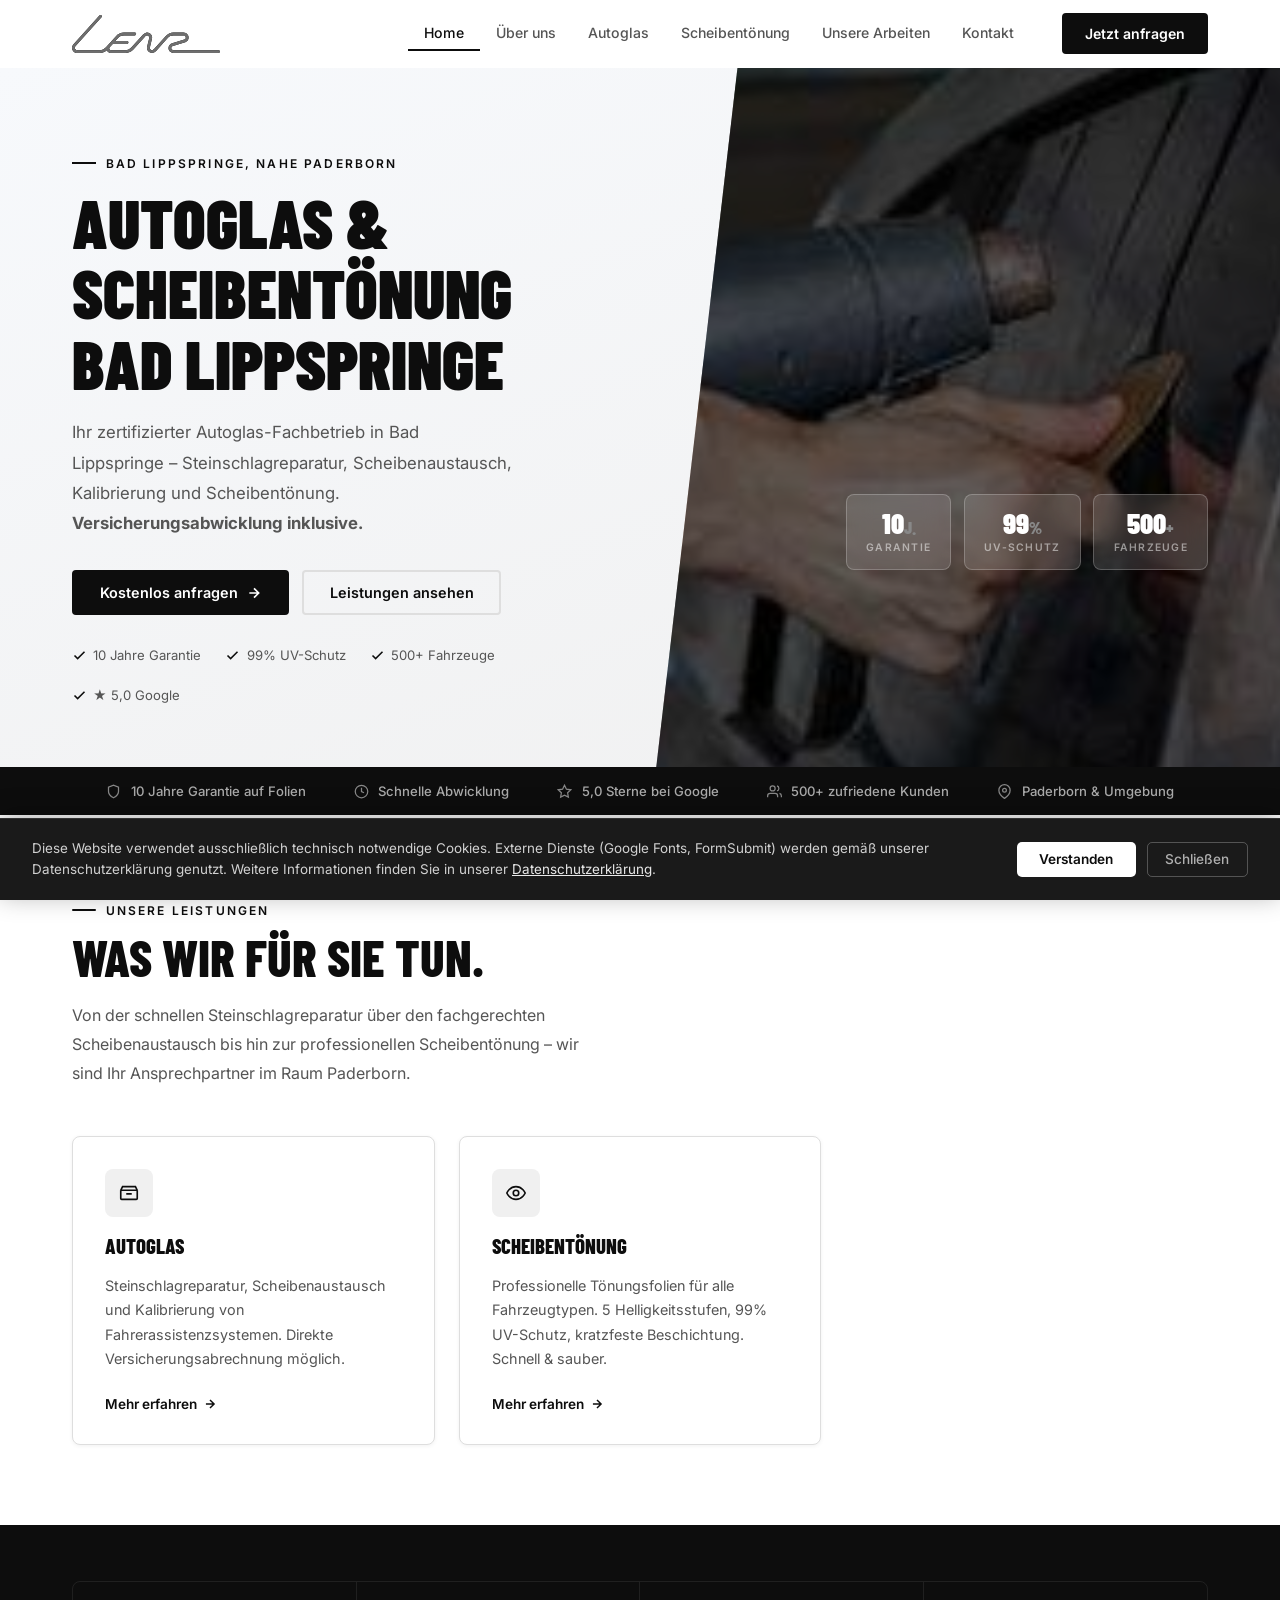
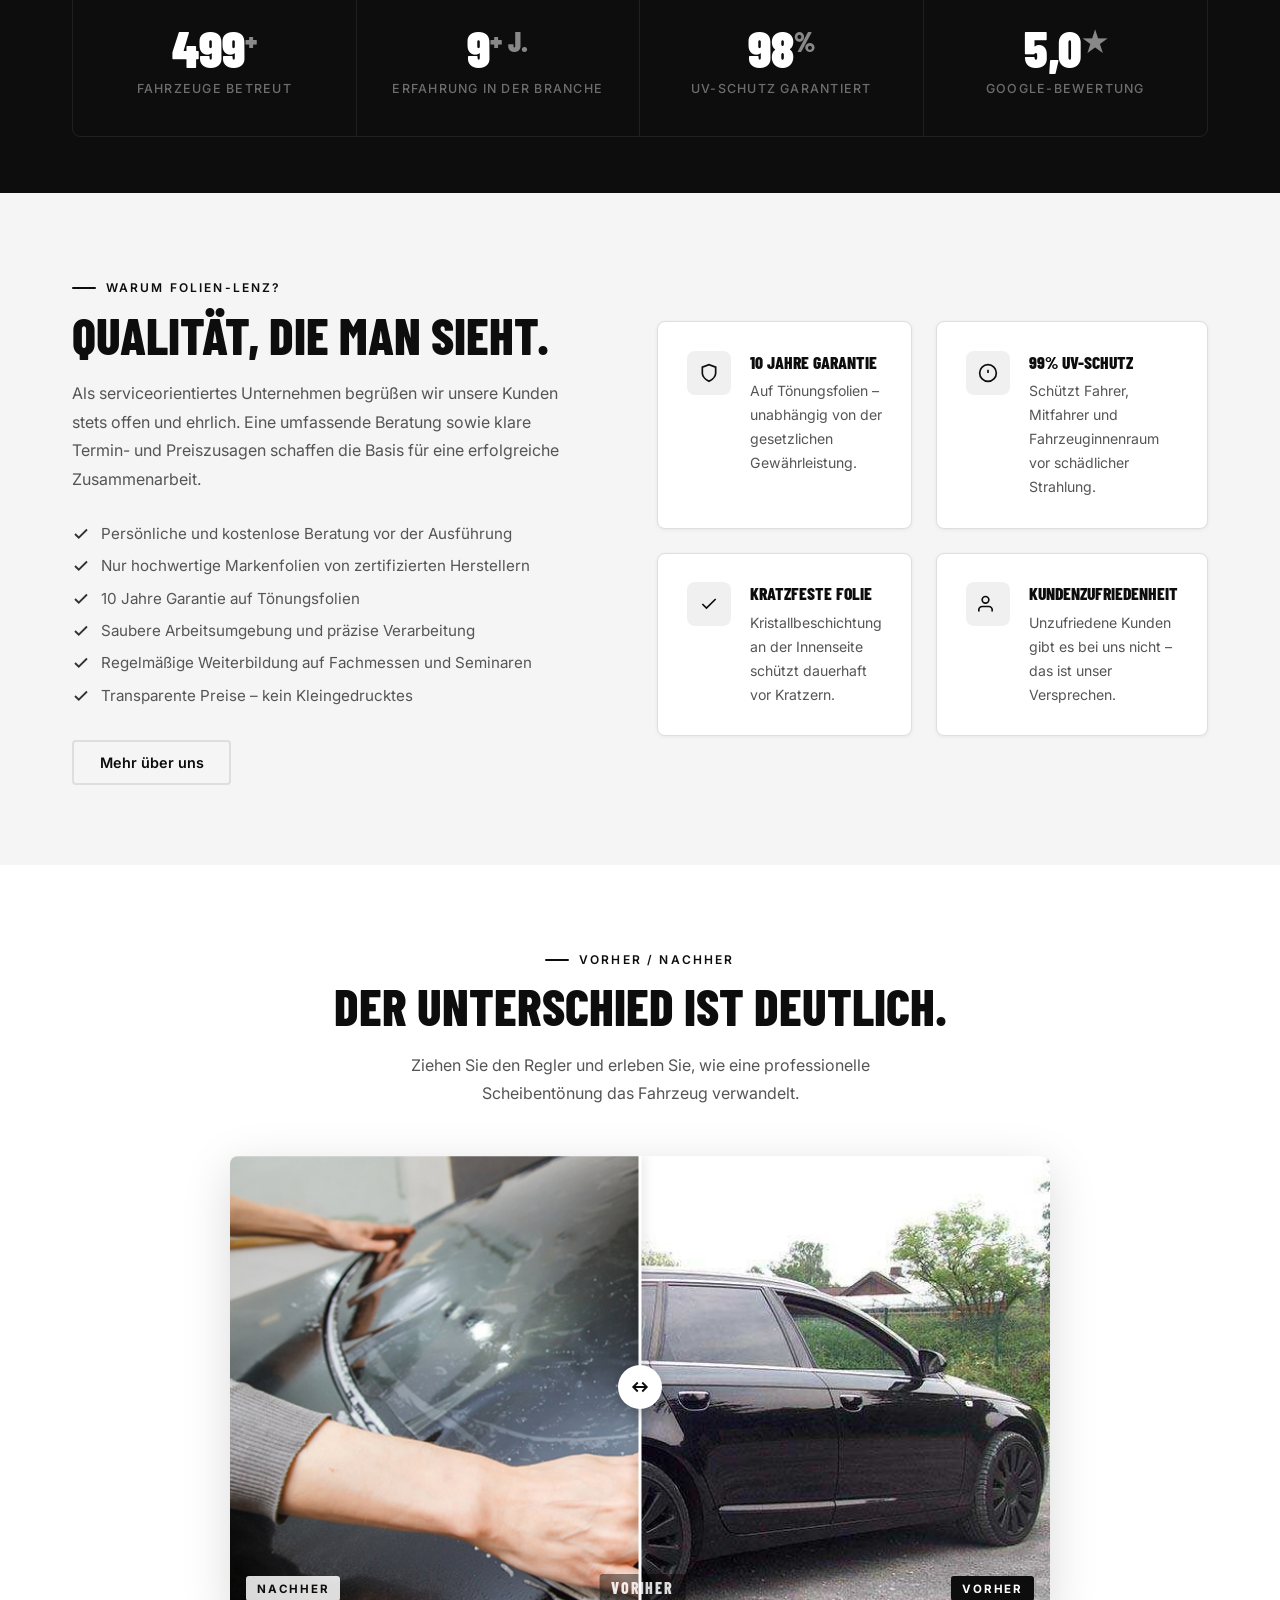
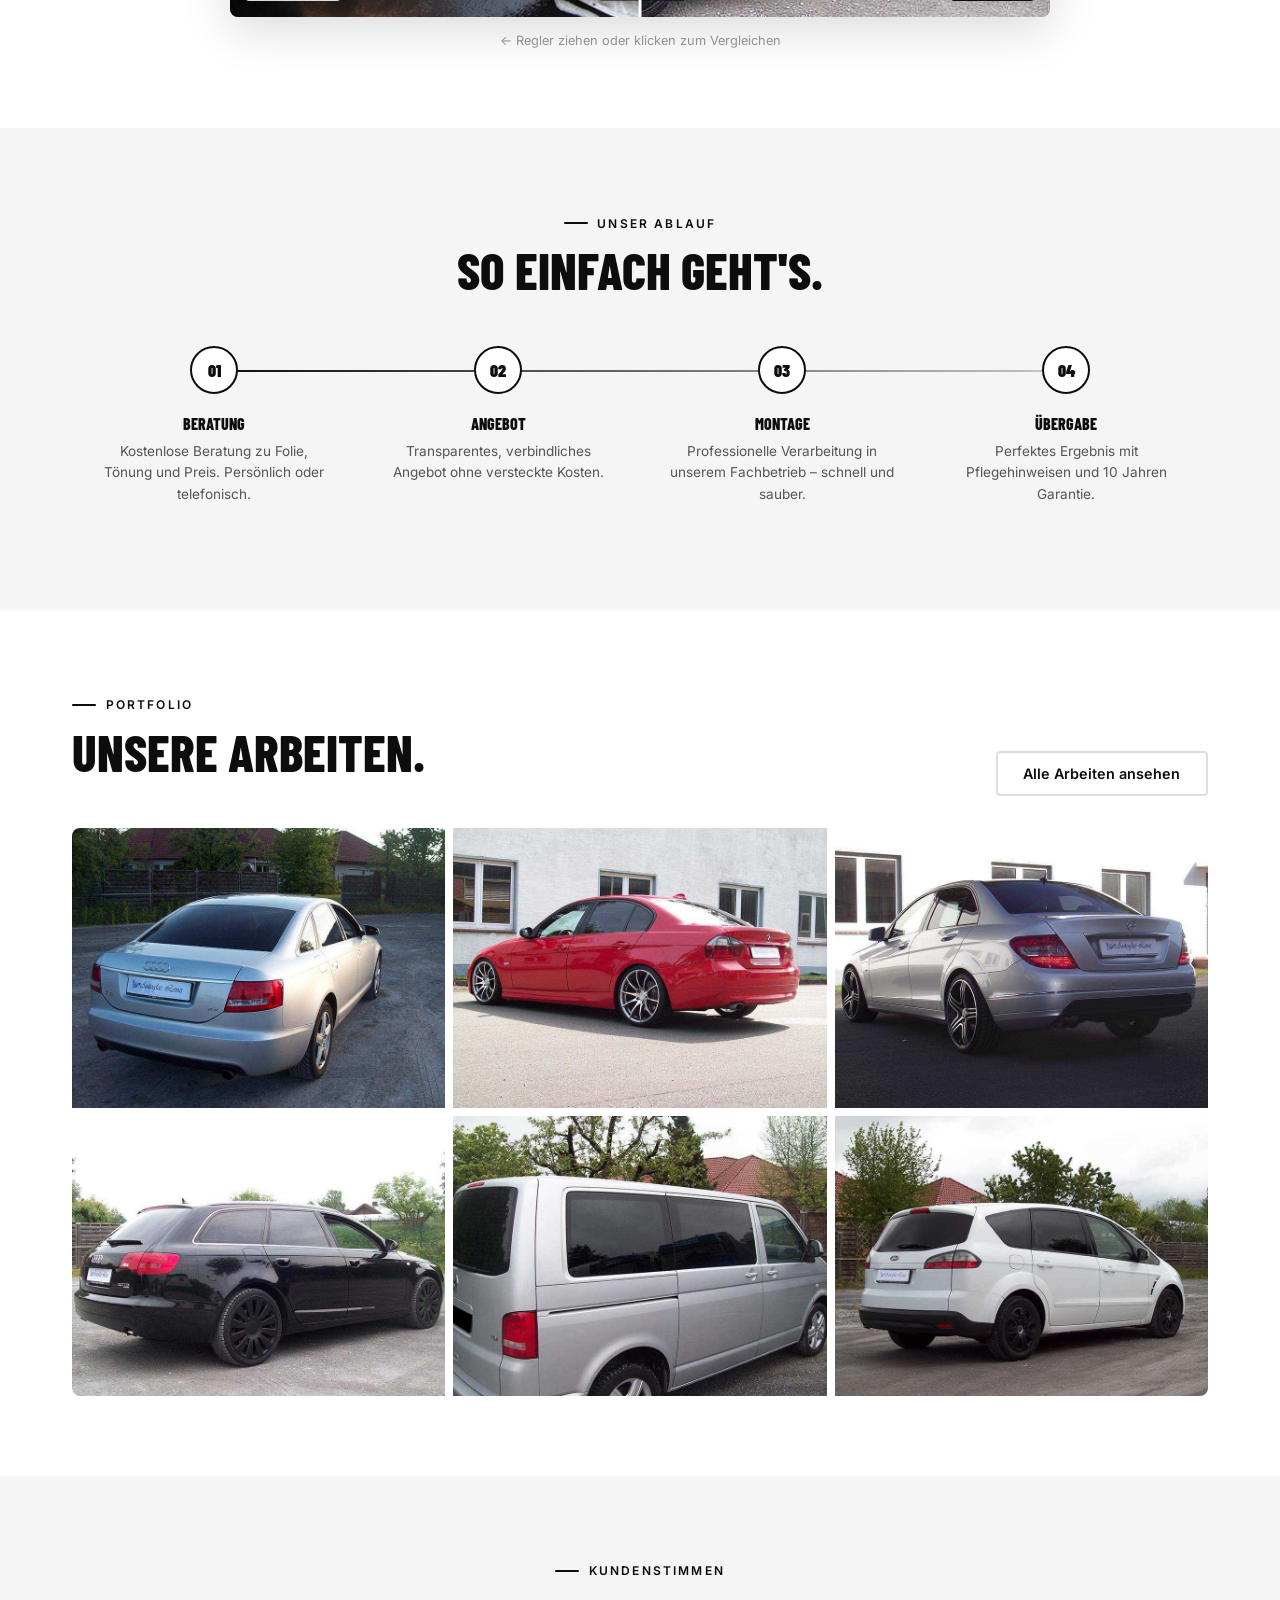
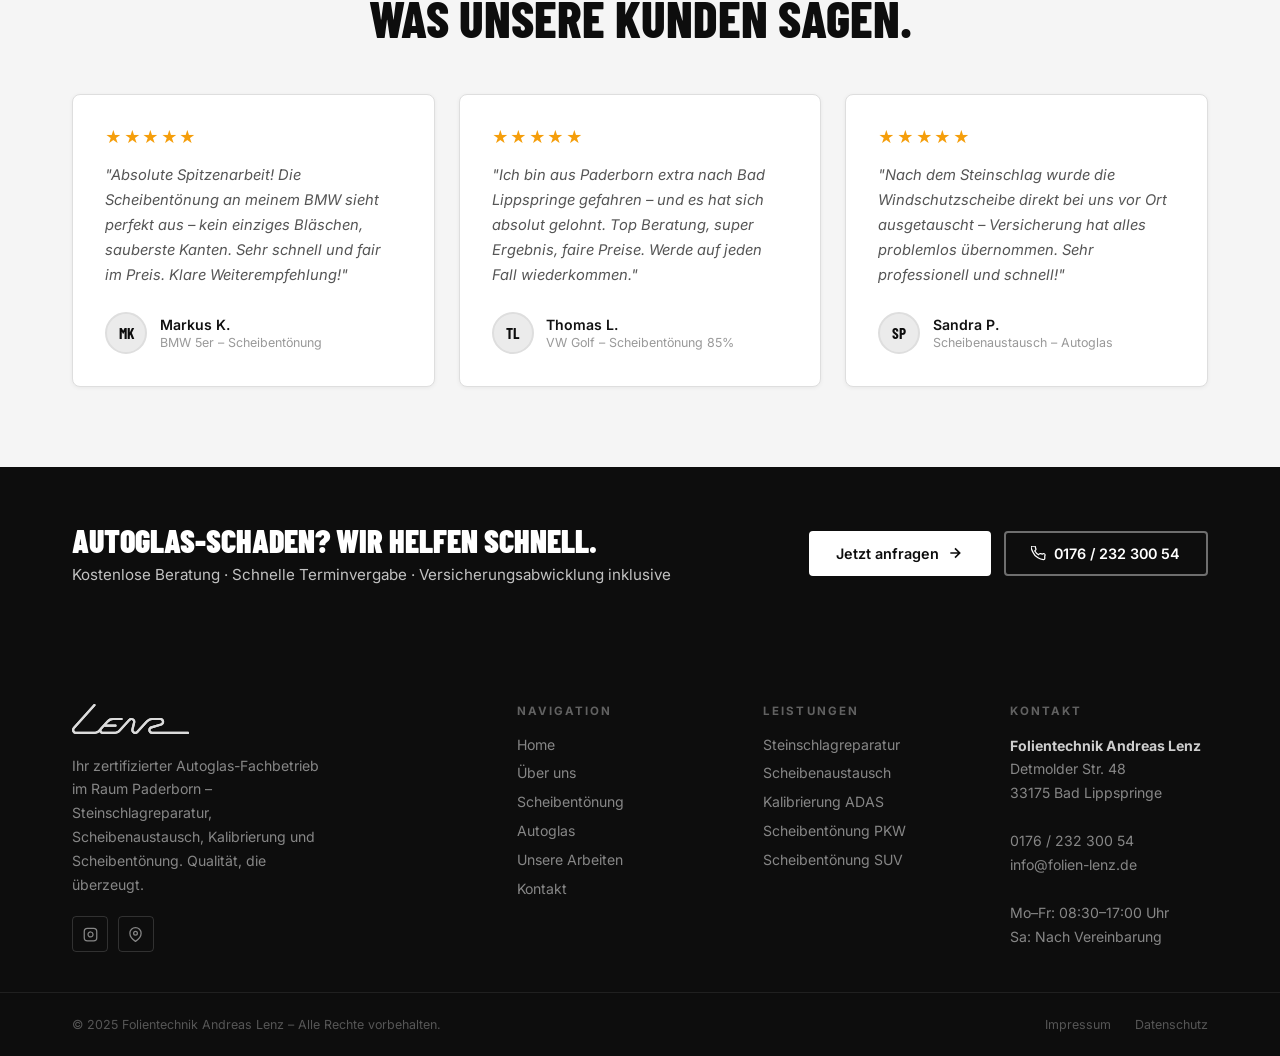
==== commit cf2475a2: "Add files via upload" ====
--- a/index.html
+++ b/index.html
@@ -6,20 +6,20 @@
 <title>Autoglas & Scheibentönung Paderborn | Folien-Lenz</title>
 <meta name="description" content="Autoglas-Fachbetrieb in Bad Lippspringe & Paderborn: Steinschlagreparatur, Scheibenaustausch, Kalibrierung & Scheibentönung. Versicherungsabwicklung inklusive. Jetzt anfragen!">
 <meta name="robots" content="index, follow">
-<link rel="canonical" href="https://www.folien-lenz.de/">
+<link rel="canonical" href="https://www.autoglas-lenz.de/">
 <meta property="og:title" content="Autoglas & Scheibentönung Paderborn | Folien-Lenz">
 <meta property="og:description" content="Autoglas-Fachbetrieb in Bad Lippspringe: Steinschlagreparatur, Scheibenaustausch, Kalibrierung & Scheibentönung. Versicherungsabwicklung inklusive. Jetzt anfragen!">
-<meta property="og:url" content="https://www.folien-lenz.de/">
+<meta property="og:url" content="https://www.autoglas-lenz.de/">
 <meta property="og:type" content="website">
 <meta property="og:locale" content="de_DE">
 <meta name="geo.region" content="DE-NW">
 <meta name="geo.placename" content="Bad Lippspringe">
 <meta name="geo.position" content="51.7766912;8.8076932">
-<meta property="og:image" content="https://www.folien-lenz.de/og-image.jpg">
+<meta property="og:image" content="https://www.autoglas-lenz.de/og-image.jpg">
 <meta name="twitter:card" content="summary_large_image">
 <meta name="twitter:title" content="Autoglas & Scheibentönung Paderborn | Folien-Lenz">
 <meta name="twitter:description" content="Autoglas-Fachbetrieb in Bad Lippspringe: Steinschlagreparatur, Scheibenaustausch, Kalibrierung & Scheibentönung. Versicherungsabwicklung inklusive.">
-<meta name="twitter:image" content="https://www.folien-lenz.de/og-image.jpg">
+<meta name="twitter:image" content="https://www.autoglas-lenz.de/og-image.jpg">
 <link rel="icon" href="/favicon.ico">
 <link rel="apple-touch-icon" href="/apple-touch-icon.png">
 <link rel="preconnect" href="https://fonts.googleapis.com">
@@ -32,21 +32,21 @@
   "@graph": [
   {
   "@type": "WebSite",
-  "@id": "https://www.folien-lenz.de/#website",
-  "url": "https://www.folien-lenz.de",
+  "@id": "https://www.autoglas-lenz.de/#website",
+  "url": "https://www.autoglas-lenz.de",
   "name": "Folien-Lenz",
   "description": "Professionelle Scheibentönung und Autoglas-Service in Bad Lippspringe und Paderborn",
-  "publisher": {"@id": "https://www.folien-lenz.de/#business"},
+  "publisher": {"@id": "https://www.autoglas-lenz.de/#business"},
   "potentialAction": {
     "@type": "SearchAction",
-    "target": {"@type": "EntryPoint", "urlTemplate": "https://www.folien-lenz.de/?s={search_term_string}"},
+    "target": {"@type": "EntryPoint", "urlTemplate": "https://www.autoglas-lenz.de/?s={search_term_string}"},
     "query-input": "required name=search_term_string"
   }
   },
   {
   "@type": "BreadcrumbList",
   "itemListElement": [
-    {"@type": "ListItem", "position": 1, "name": "Home", "item": "https://www.folien-lenz.de/"}
+    {"@type": "ListItem", "position": 1, "name": "Home", "item": "https://www.autoglas-lenz.de/"}
   ]
   },
   {
@@ -80,14 +80,14 @@
   },
   {
   "@type": "LocalBusiness",
-  "@id": "https://www.folien-lenz.de/#business",
+  "@id": "https://www.autoglas-lenz.de/#business",
   "name": "Folientechnik Andreas Lenz",
   "alternateName": "Folien-Lenz",
   "description": "Professionelle Scheibentönung und Autoglas-Service in Paderborn und Bad Lippspringe.",
-  "url": "https://www.folien-lenz.de",
+  "url": "https://www.autoglas-lenz.de",
   "telephone": "+4917623230054",
   "email": "info@folien-lenz.de",
-  "image": "https://www.folien-lenz.de/images/logo_white.svg",
+  "image": "https://www.autoglas-lenz.de/images/logo_white.svg",
   "priceRange": "€€",
   "currenciesAccepted": "EUR",
   "paymentAccepted": "Cash, Bank transfer",
@@ -142,7 +142,6 @@
     "bestRating": "5"
   },
   "sameAs": [
-    "https://www.facebook.com/folienlenz/",
     "https://www.instagram.com/folienlenz/",
     "https://www.google.de/maps/place/Andreas+Lenz/@51.7766912,8.8076932,15z"
   ]
@@ -601,10 +600,7 @@
           <a href="index.html" class="footer-logo-link"><img src="logo_footer.svg" alt="Folien-Lenz" class="footer-logo-img"></a>
           <p>Ihr zertifizierter Autoglas-Fachbetrieb im Raum Paderborn – Steinschlagreparatur, Scheibenaustausch, Kalibrierung und Scheibentönung. Qualität, die überzeugt.</p>
           <div class="footer-social">
-            <a href="https://www.facebook.com/folienlenz/" target="_blank" rel="noopener" aria-label="Folien-Lenz bei Facebook">
-              <svg width="15" height="15" viewBox="0 0 24 24" fill="currentColor"><path d="M18 2h-3a5 5 0 00-5 5v3H7v4h3v8h4v-8h3l1-4h-4V7a1 1 0 011-1h3z"/></svg>
-            </a>
-            <a href="https://www.instagram.com/folienlenz/" target="_blank" rel="noopener" aria-label="Folien-Lenz bei Instagram">
+<a href="https://www.instagram.com/folienlenz/" target="_blank" rel="noopener" aria-label="Folien-Lenz bei Instagram">
               <svg width="15" height="15" viewBox="0 0 24 24" fill="none" stroke="currentColor" stroke-width="2"><rect x="2" y="2" width="20" height="20" rx="5"/><path d="M16 11.37A4 4 0 1112.63 8 4 4 0 0116 11.37z"/><line x1="17.5" y1="6.5" x2="17.51" y2="6.5"/></svg>
             </a>
             <a href="https://www.google.de/maps/place/Andreas+Lenz/@51.7766912,8.8076932,15z" target="_blank" rel="noopener" aria-label="Folien-Lenz auf Google Maps">
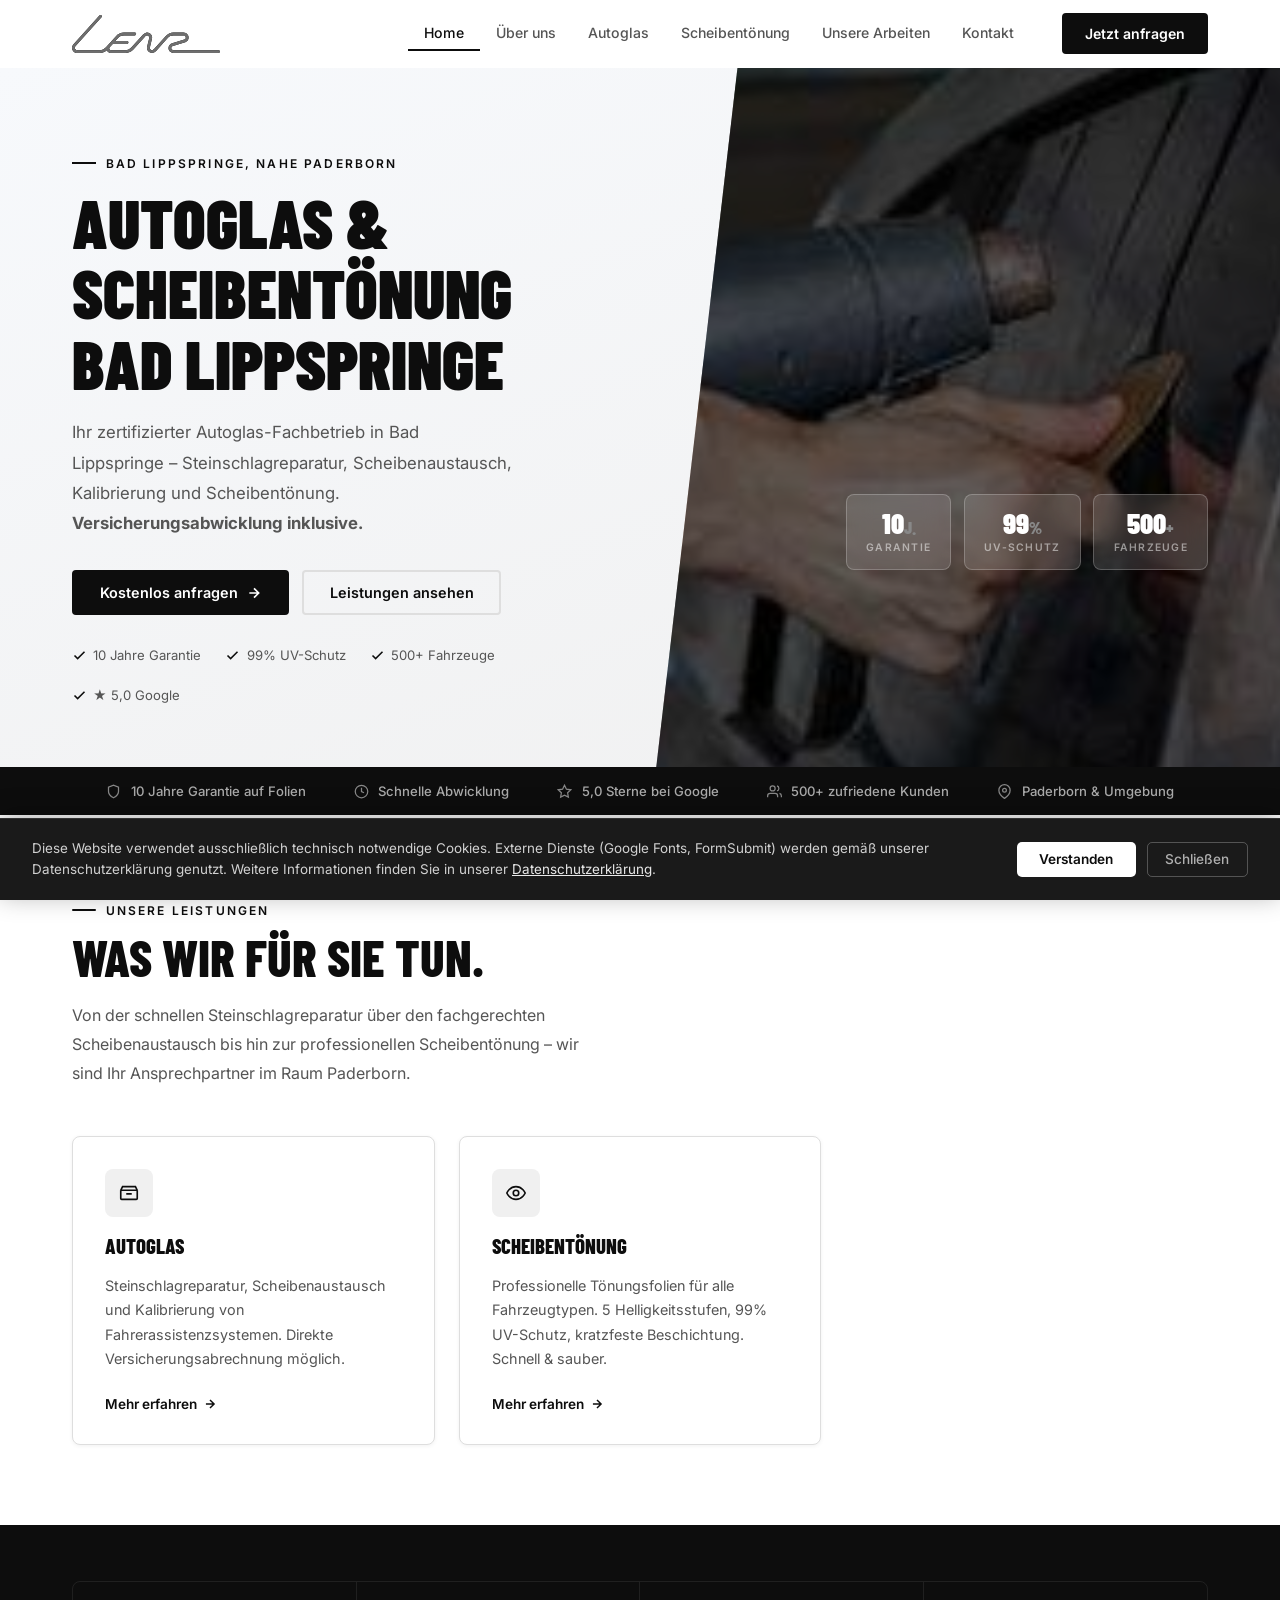
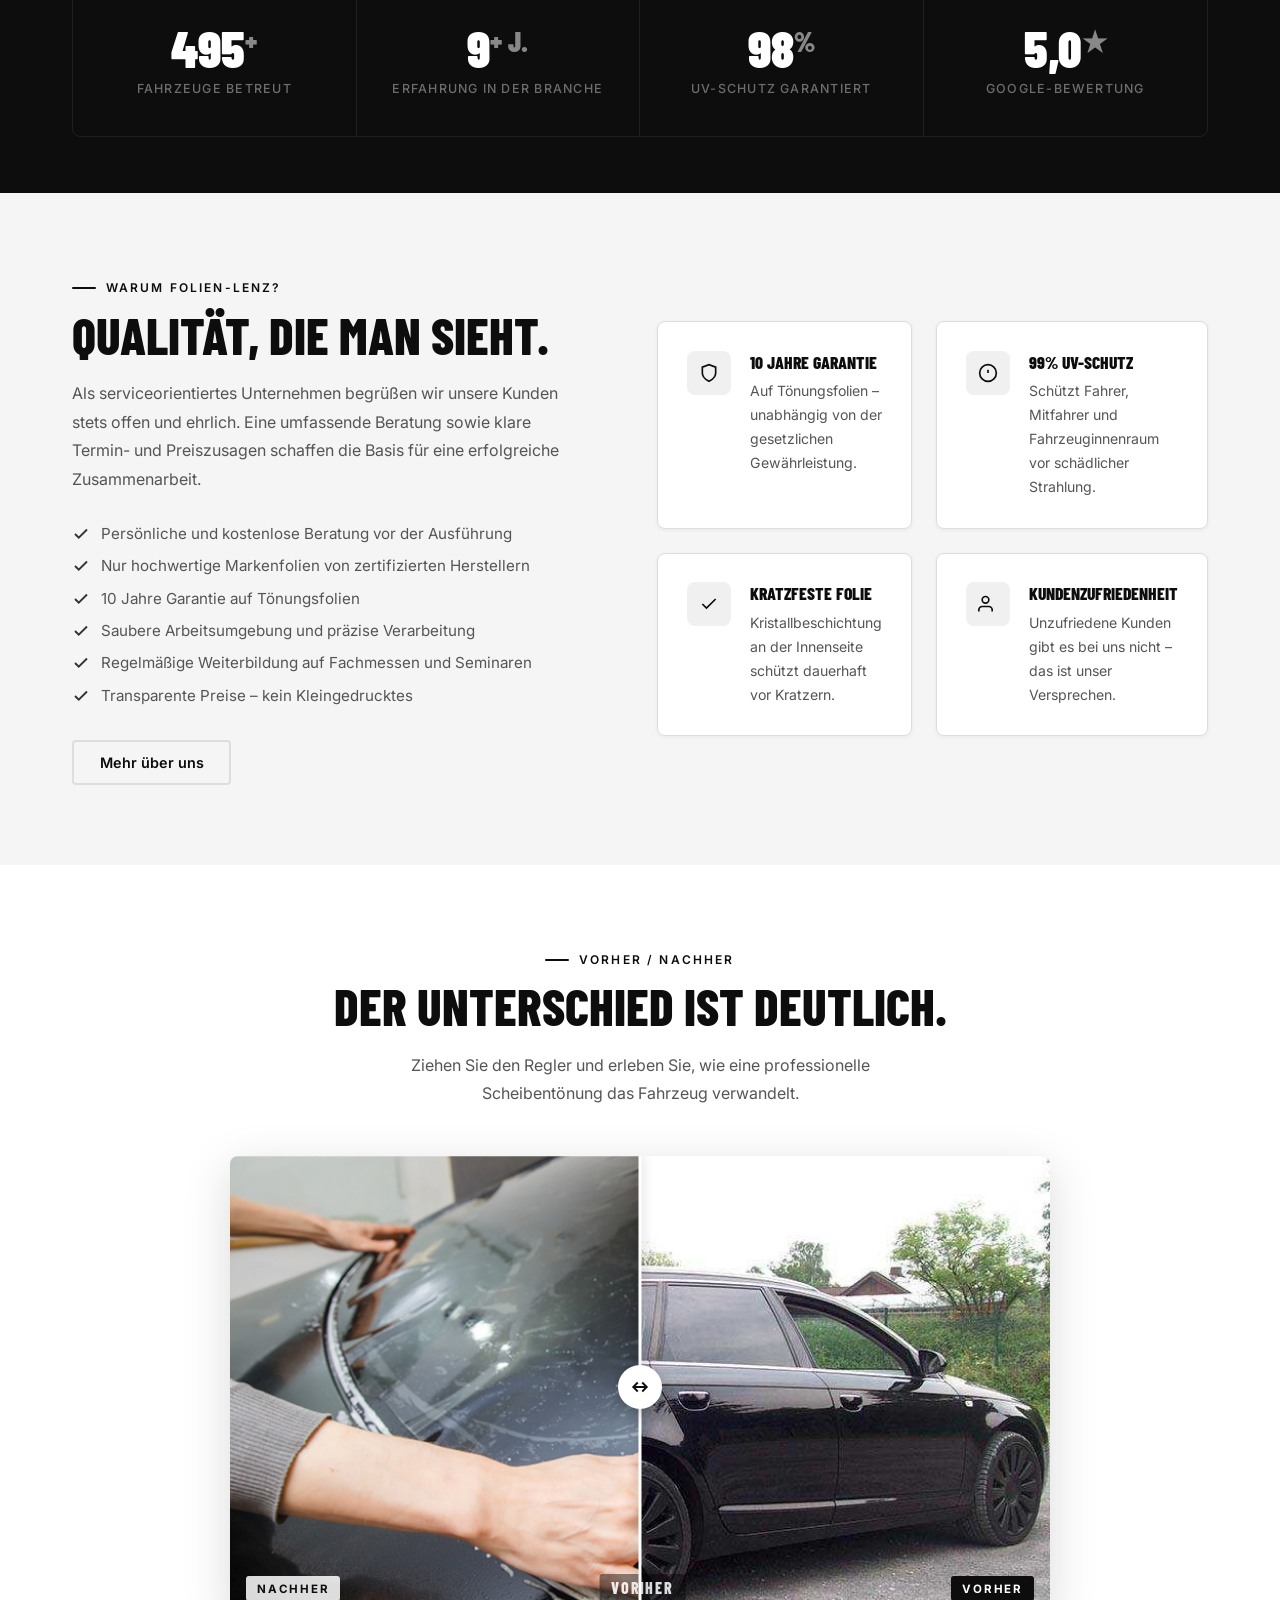
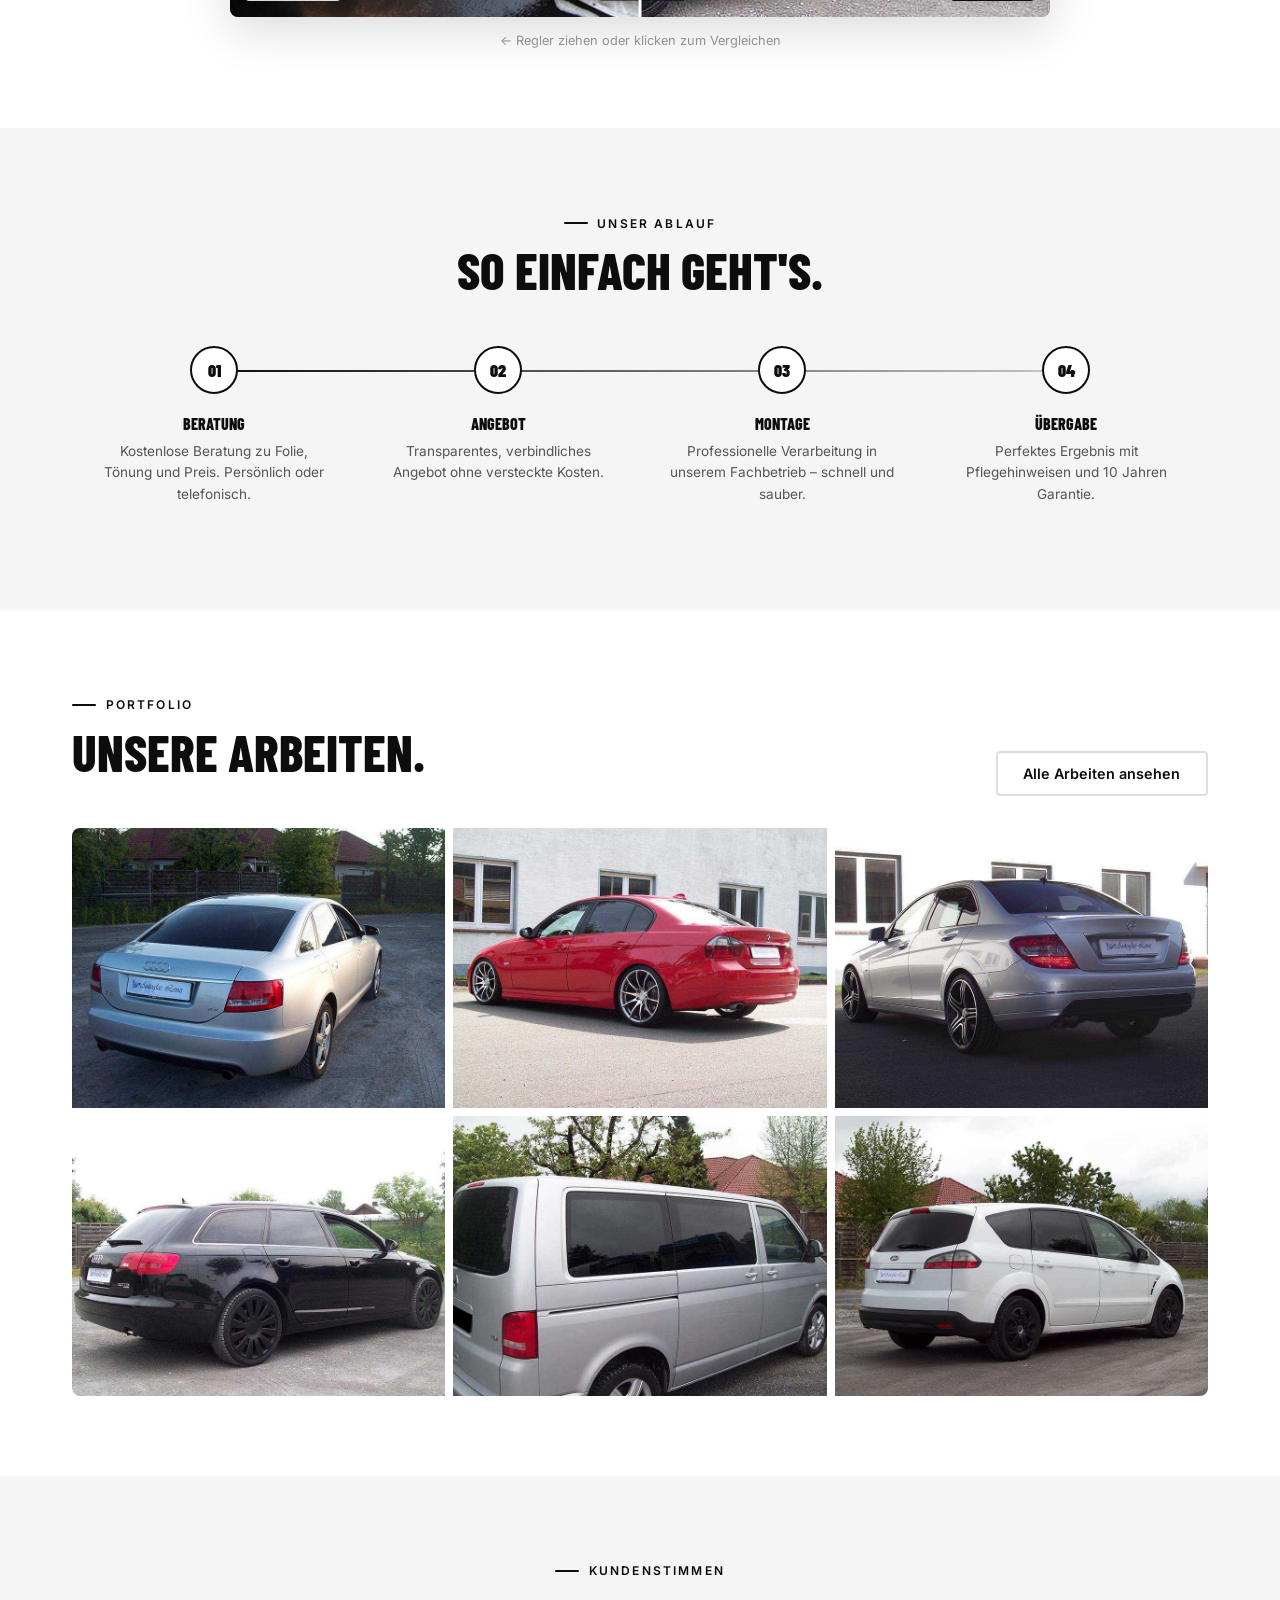
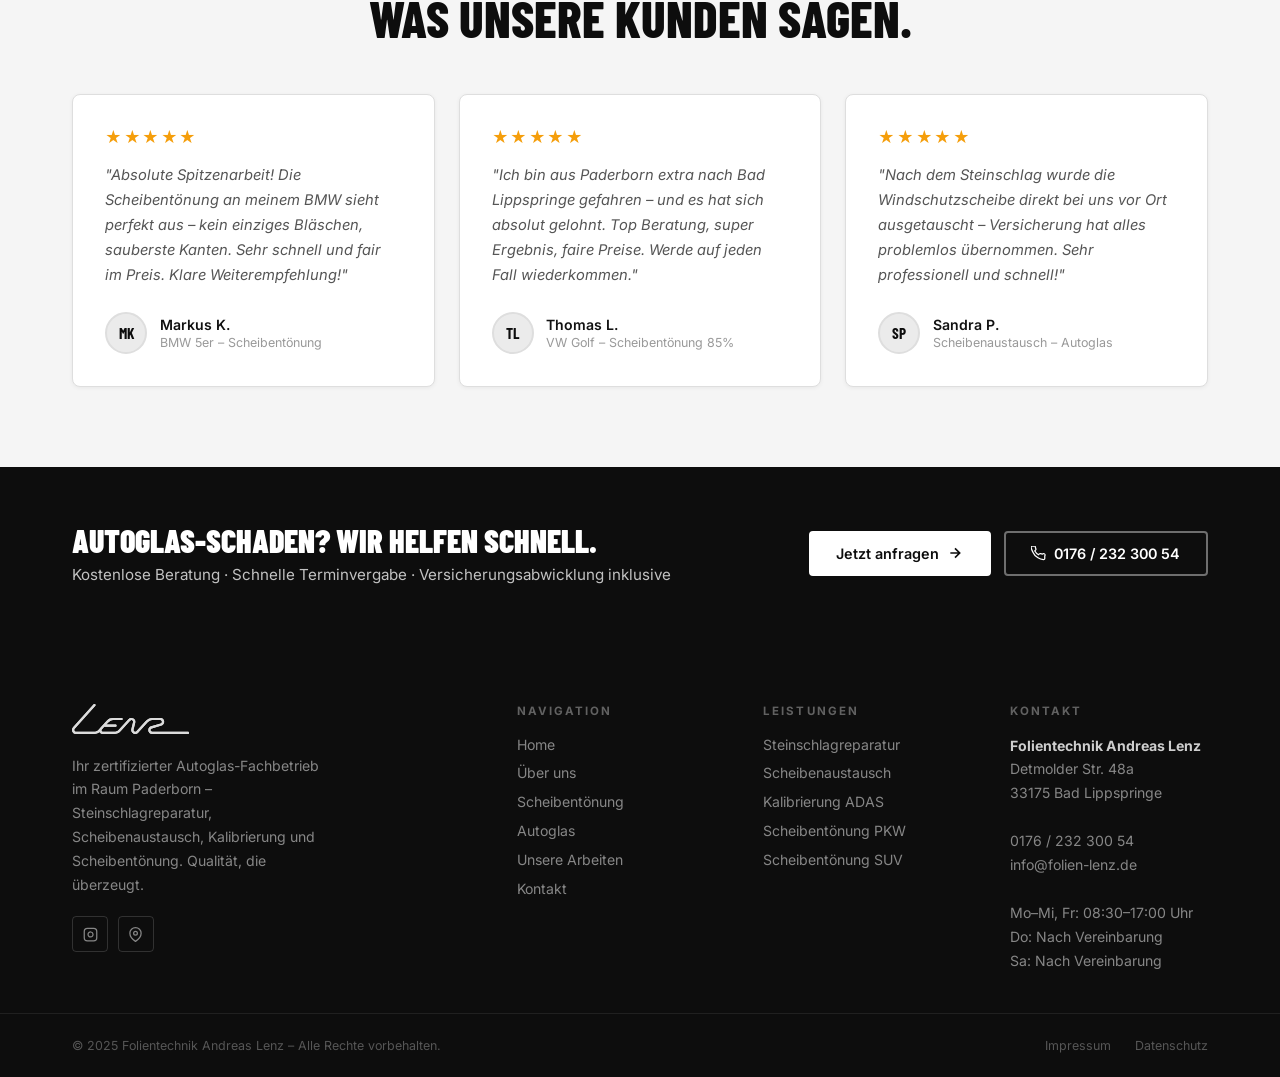
==== commit bd09eac9: "Launch-ready website: domain update, client fixes & SEO - Domain: alle URLs auf autoglas-lenz.de umg" ====
--- a/index.html
+++ b/index.html
@@ -93,7 +93,7 @@
   "paymentAccepted": "Cash, Bank transfer",
   "address": {
     "@type": "PostalAddress",
-    "streetAddress": "Detmolder Str. 48",
+    "streetAddress": "Detmolder Str. 48a",
     "addressLocality": "Bad Lippspringe",
     "postalCode": "33175",
     "addressRegion": "Nordrhein-Westfalen",
@@ -633,11 +633,12 @@
           <h4>Kontakt</h4>
           <address>
             <strong>Folientechnik Andreas Lenz</strong><br>
-            Detmolder Str. 48<br>
+            Detmolder Str. 48a<br>
             33175 Bad Lippspringe<br><br>
             <a href="tel:+4917623230054" style="text-decoration:none;color:inherit;transition:color .2s">0176 / 232 300 54</a><br>
             <a href="mailto:info@folien-lenz.de" style="text-decoration:none;color:inherit;transition:color .2s">info@folien-lenz.de</a><br><br>
-            Mo–Fr: 08:30–17:00 Uhr<br>
+            Mo–Mi, Fr: 08:30–17:00 Uhr<br>
+            Do: Nach Vereinbarung<br>
             Sa: Nach Vereinbarung
           </address>
         </div>
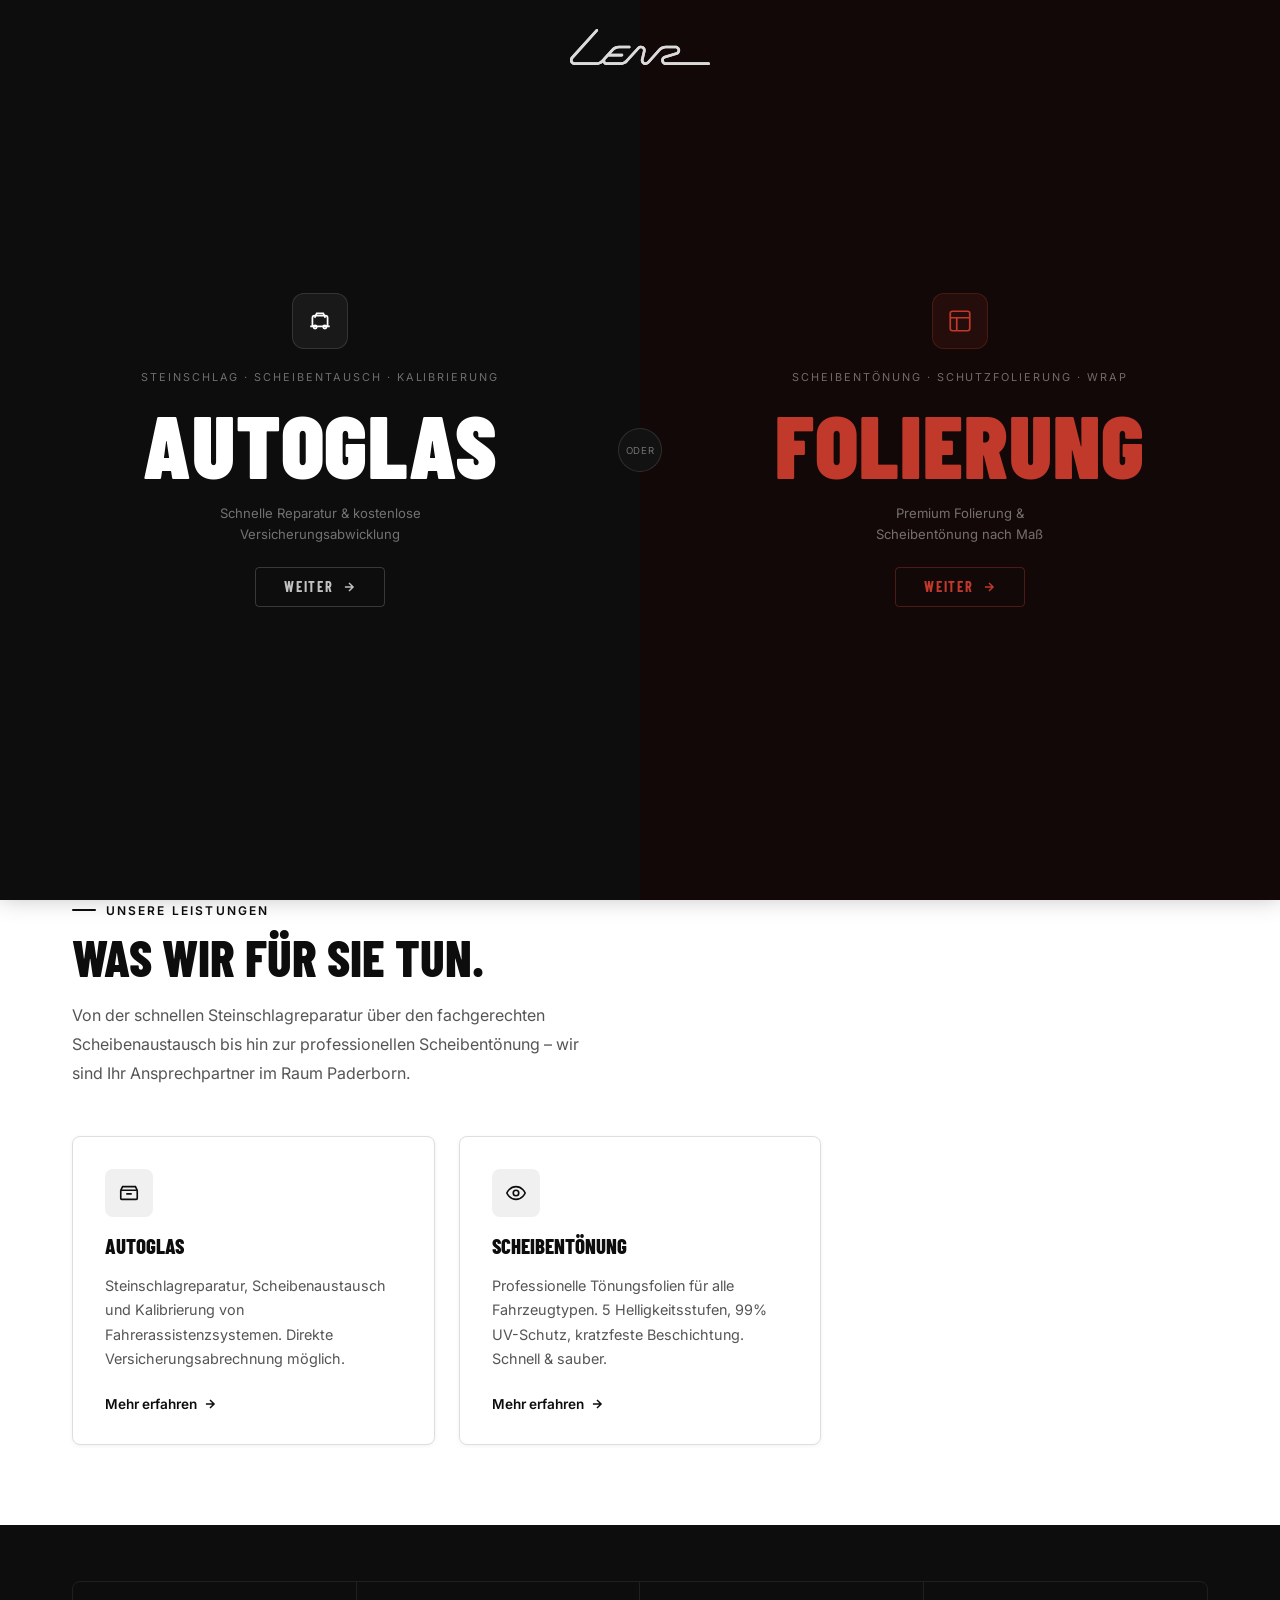
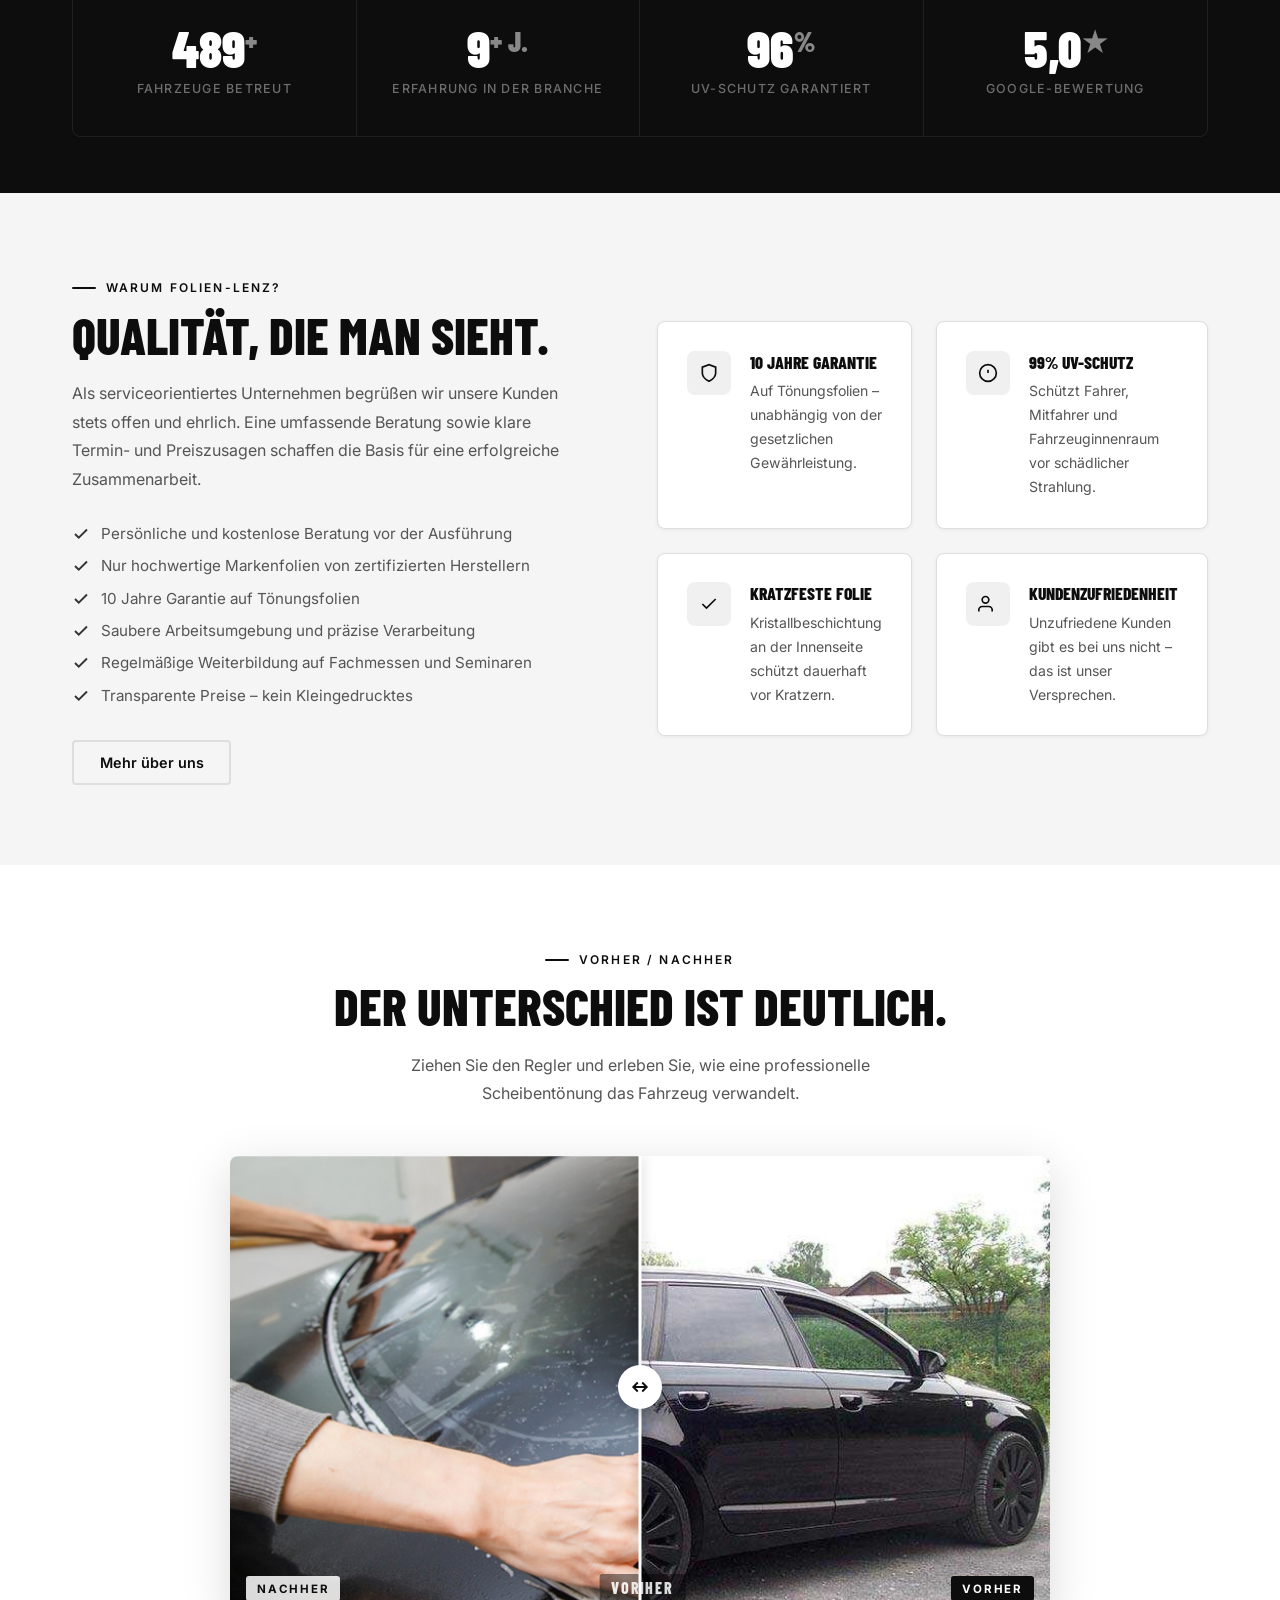
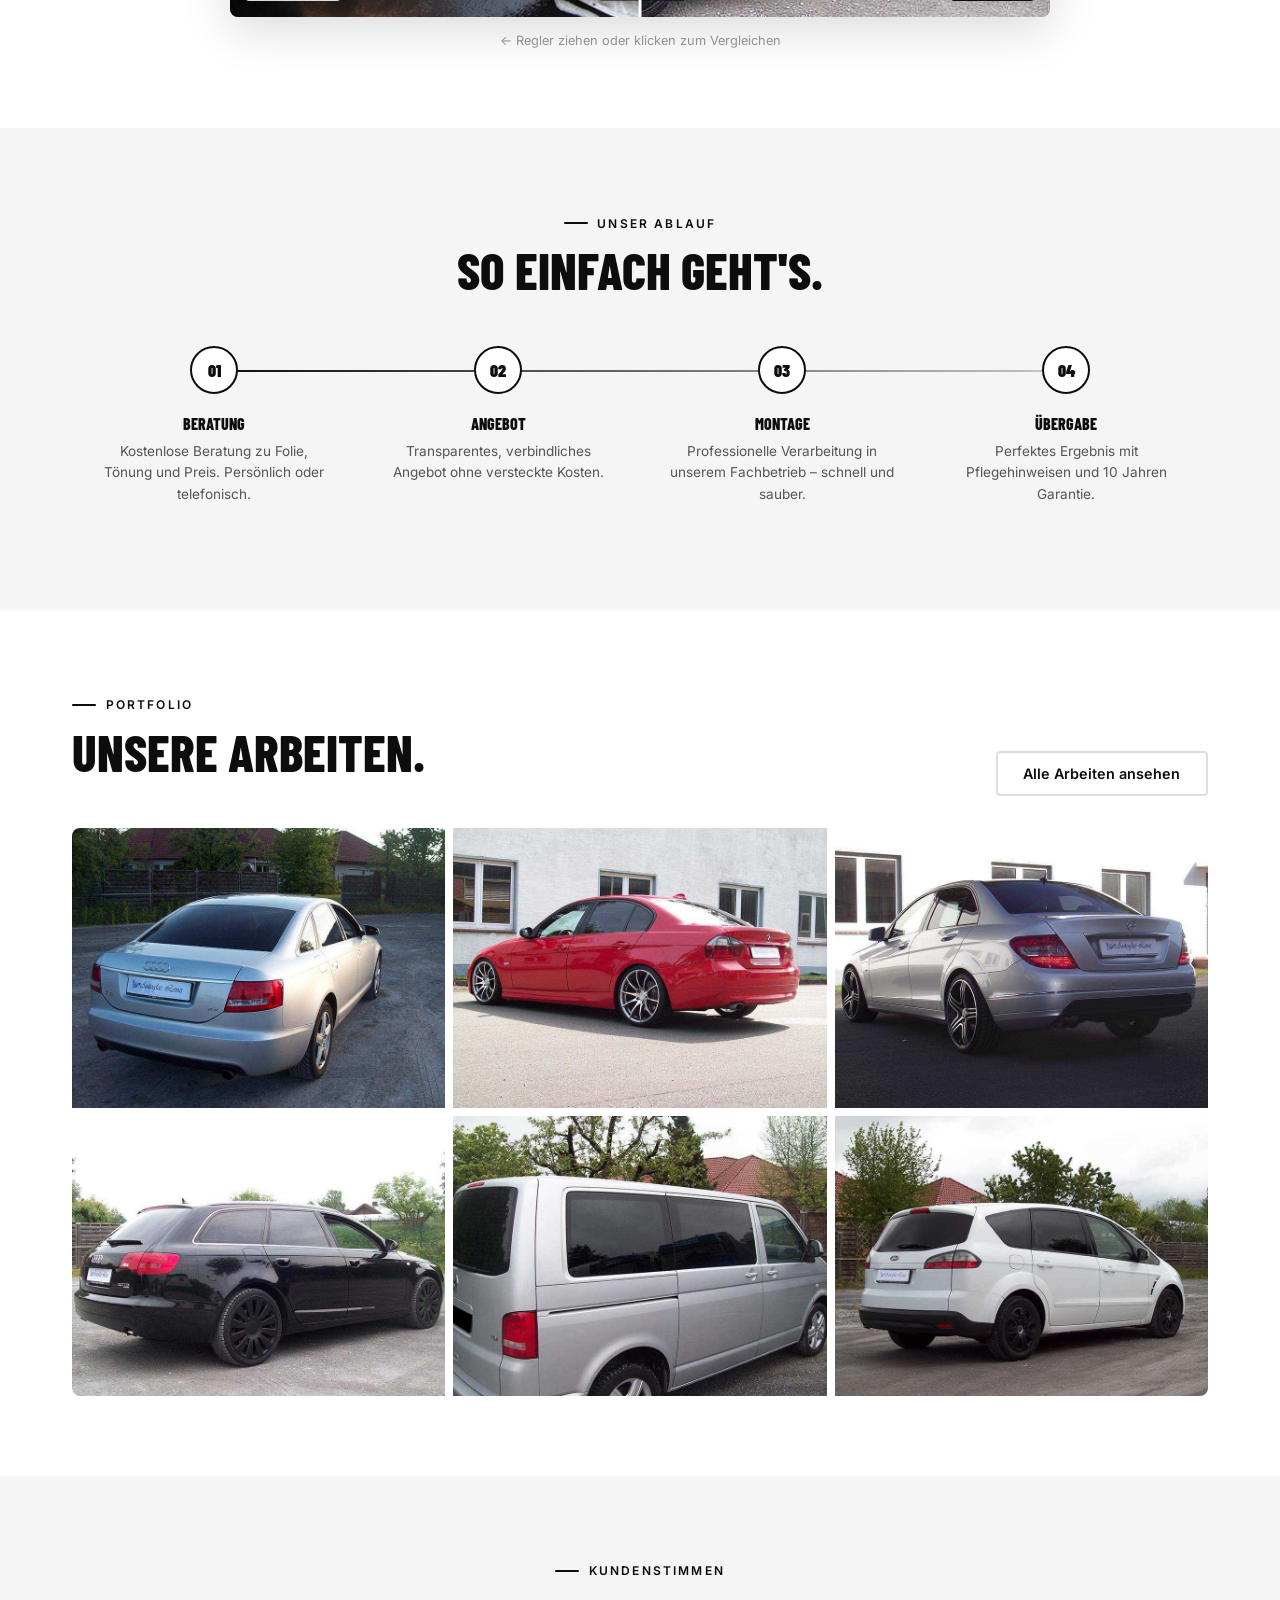
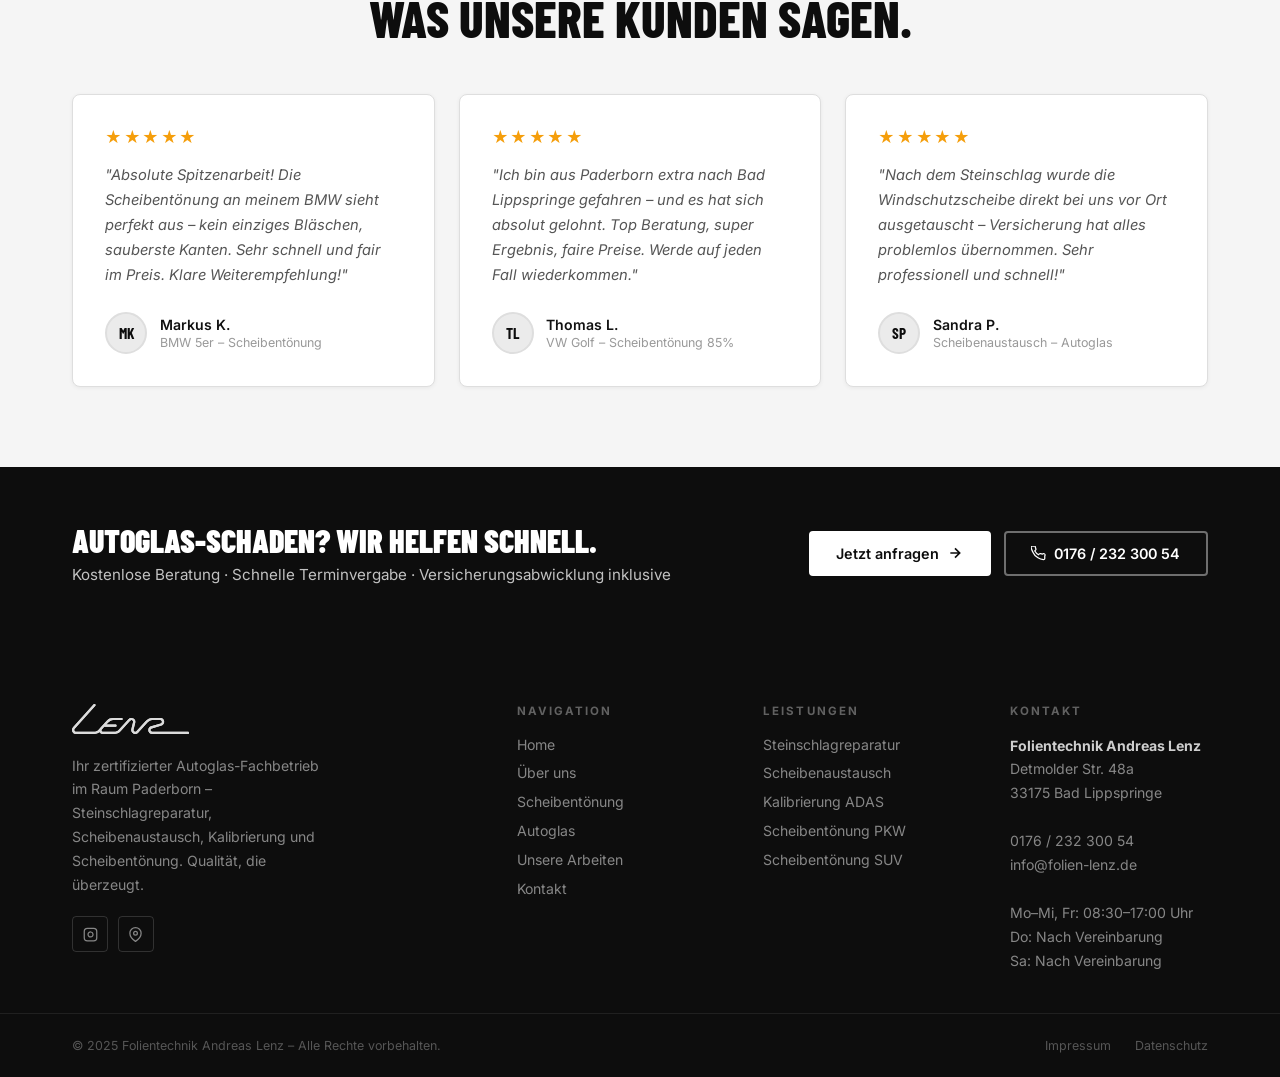
==== commit b3493bb7: "Feature: Fullscreen Entry-Overlay zur Bereichswahl Split-Screen Overlay beim ersten Besuch: - Autogl" ====
--- a/index.html
+++ b/index.html
@@ -152,6 +152,119 @@
 </head>
 <body>
 
+<!-- ══════════════════════════════════════════
+     ENTRY OVERLAY – Bereichswahl
+     ══════════════════════════════════════════ -->
+<style>
+#entry-overlay{position:fixed;inset:0;z-index:9999;display:flex;overflow:hidden;transition:opacity .55s ease,visibility .55s ease;}
+#entry-overlay.eo-out{opacity:0;visibility:hidden;pointer-events:none;}
+.eo-side{flex:1;display:flex;align-items:center;justify-content:center;cursor:pointer;transition:flex .45s cubic-bezier(.25,.46,.45,.94);position:relative;overflow:hidden;outline:none;}
+.eo-side::after{content:'';position:absolute;inset:0;opacity:0;transition:opacity .35s;}
+.eo-side:hover{flex:1.35;}
+.eo-autoglas{background:#0d0d0d;}
+.eo-autoglas::after{background:radial-gradient(ellipse at center,rgba(255,255,255,.06) 0%,transparent 70%);}
+.eo-autoglas:hover::after{opacity:1;}
+.eo-folierung{background:#130808;}
+.eo-folierung::after{background:radial-gradient(ellipse at center,rgba(192,57,43,.25) 0%,transparent 70%);}
+.eo-folierung:hover::after{opacity:1;}
+.eo-content{position:relative;z-index:1;text-align:center;padding:2rem 2.5rem;display:flex;flex-direction:column;align-items:center;gap:.9rem;}
+.eo-icon{width:56px;height:56px;border-radius:12px;display:flex;align-items:center;justify-content:center;border:1px solid rgba(255,255,255,.12);margin-bottom:.4rem;transition:border-color .3s,background .3s;}
+.eo-autoglas .eo-icon{background:rgba(255,255,255,.05);}
+.eo-autoglas:hover .eo-icon{background:rgba(255,255,255,.1);border-color:rgba(255,255,255,.25);}
+.eo-folierung .eo-icon{background:rgba(192,57,43,.1);border-color:rgba(192,57,43,.25);}
+.eo-folierung:hover .eo-icon{background:rgba(192,57,43,.2);border-color:rgba(192,57,43,.5);}
+.eo-icon svg{width:26px;height:26px;}
+.eo-eyebrow{font-family:'Inter',sans-serif;font-size:.68rem;letter-spacing:.18em;text-transform:uppercase;color:rgba(255,255,255,.4);}
+.eo-title{font-family:'Barlow Condensed',sans-serif;font-weight:900;font-size:clamp(3.2rem,7vw,6.5rem);text-transform:uppercase;letter-spacing:.01em;line-height:1;color:#fff;transition:color .3s;}
+.eo-folierung .eo-title{color:#c0392b;}
+.eo-desc{font-family:'Inter',sans-serif;font-size:.82rem;color:rgba(255,255,255,.42);max-width:220px;line-height:1.65;text-align:center;}
+.eo-btn{margin-top:.4rem;font-family:'Barlow Condensed',sans-serif;font-weight:700;font-size:.9rem;text-transform:uppercase;letter-spacing:.12em;padding:.65rem 1.8rem;border-radius:4px;border:1px solid rgba(255,255,255,.18);color:rgba(255,255,255,.75);display:flex;align-items:center;gap:.5rem;transition:border-color .25s,background .25s,color .25s;}
+.eo-autoglas:hover .eo-btn{border-color:rgba(255,255,255,.5);background:rgba(255,255,255,.07);color:#fff;}
+.eo-folierung .eo-btn{border-color:rgba(192,57,43,.35);color:#c0392b;}
+.eo-folierung:hover .eo-btn{border-color:#c0392b;background:rgba(192,57,43,.12);color:#e05241;}
+/* Divider pill */
+.eo-divider{position:absolute;left:50%;top:50%;transform:translate(-50%,-50%);z-index:10;width:44px;height:44px;border-radius:50%;background:rgba(20,20,20,.85);border:1px solid rgba(255,255,255,.12);backdrop-filter:blur(12px);display:flex;align-items:center;justify-content:center;pointer-events:none;}
+.eo-divider span{font-family:'Inter',sans-serif;font-size:.6rem;color:rgba(255,255,255,.4);letter-spacing:.06em;text-transform:uppercase;}
+/* Logo */
+.eo-logo-wrap{position:absolute;top:1.8rem;left:50%;transform:translateX(-50%);z-index:11;pointer-events:none;}
+.eo-logo-wrap img{height:36px;width:auto;filter:brightness(0) invert(1);opacity:.85;}
+/* Mobile */
+@media(max-width:600px){
+  #entry-overlay{flex-direction:column;}
+  .eo-side:hover{flex:1.25;}
+  .eo-title{font-size:3rem;}
+  .eo-divider{left:50%;top:50%;}
+  .eo-logo-wrap{top:1rem;}
+  .eo-logo-wrap img{height:28px;}
+  .eo-content{gap:.6rem;padding:1.5rem;}
+  .eo-desc{display:none;}
+}
+</style>
+
+<div id="entry-overlay" role="dialog" aria-modal="true" aria-label="Bitte Bereich wählen">
+
+  <!-- Logo -->
+  <div class="eo-logo-wrap">
+    <img src="logo_footer.svg" alt="Folien-Lenz">
+  </div>
+
+  <!-- Autoglas -->
+  <div class="eo-side eo-autoglas" id="eo-auto" tabindex="0" role="button" aria-label="Autoglas – auf dieser Seite bleiben">
+    <div class="eo-content">
+      <div class="eo-icon">
+        <svg viewBox="0 0 24 24" fill="none" stroke="white" stroke-width="1.6"><path d="M3 17h18M5 17V9a2 2 0 012-2h10a2 2 0 012 2v8"/><path d="M7 9l2-4h6l2 4"/><circle cx="7.5" cy="17.5" r="1.5"/><circle cx="16.5" cy="17.5" r="1.5"/></svg>
+      </div>
+      <div class="eo-eyebrow">Steinschlag · Scheibentausch · Kalibrierung</div>
+      <h2 class="eo-title">Auto&shy;glas</h2>
+      <p class="eo-desc">Schnelle Reparatur & kostenlose Versicherungsabwicklung</p>
+      <span class="eo-btn">
+        Weiter
+        <svg width="14" height="14" viewBox="0 0 24 24" fill="none" stroke="currentColor" stroke-width="2.5"><path d="M5 12h14M12 5l7 7-7 7"/></svg>
+      </span>
+    </div>
+  </div>
+
+  <!-- Divider -->
+  <div class="eo-divider" aria-hidden="true"><span>oder</span></div>
+
+  <!-- Folierung -->
+  <div class="eo-side eo-folierung" id="eo-fol" tabindex="0" role="button" aria-label="Folierung – weiter zu folien-lenz.de">
+    <div class="eo-content">
+      <div class="eo-icon">
+        <svg viewBox="0 0 24 24" fill="none" stroke="#c0392b" stroke-width="1.6"><rect x="3" y="3" width="18" height="18" rx="2"/><path d="M3 9h18M9 21V9"/></svg>
+      </div>
+      <div class="eo-eyebrow">Scheibentönung · Schutzfolierung · Wrap</div>
+      <h2 class="eo-title">Folier&shy;ung</h2>
+      <p class="eo-desc">Premium Folierung & Scheibentönung nach Maß</p>
+      <span class="eo-btn">
+        Weiter
+        <svg width="14" height="14" viewBox="0 0 24 24" fill="none" stroke="currentColor" stroke-width="2.5"><path d="M5 12h14M12 5l7 7-7 7"/></svg>
+      </span>
+    </div>
+  </div>
+
+</div>
+
+<script>
+(function(){
+  if(sessionStorage.getItem('fl_area'))return;
+  var ov=document.getElementById('entry-overlay');
+  document.body.style.overflow='hidden';
+  function choose(area){
+    sessionStorage.setItem('fl_area',area);
+    document.body.style.overflow='';
+    ov.classList.add('eo-out');
+    setTimeout(function(){ov.remove();},600);
+    if(area==='folierung') window.location.href='https://folien-lenz.de';
+  }
+  document.getElementById('eo-auto').addEventListener('click',function(){choose('autoglas');});
+  document.getElementById('eo-fol').addEventListener('click',function(){choose('folierung');});
+  [document.getElementById('eo-auto'),document.getElementById('eo-fol')].forEach(function(el){
+    el.addEventListener('keydown',function(e){if(e.key==='Enter'||e.key===' '){e.preventDefault();el.click();}});
+  });
+})();
+</script>
+
 <!-- Navigation -->
 <nav id="nav" role="navigation" aria-label="Hauptnavigation">
   <div class="nav-inner">
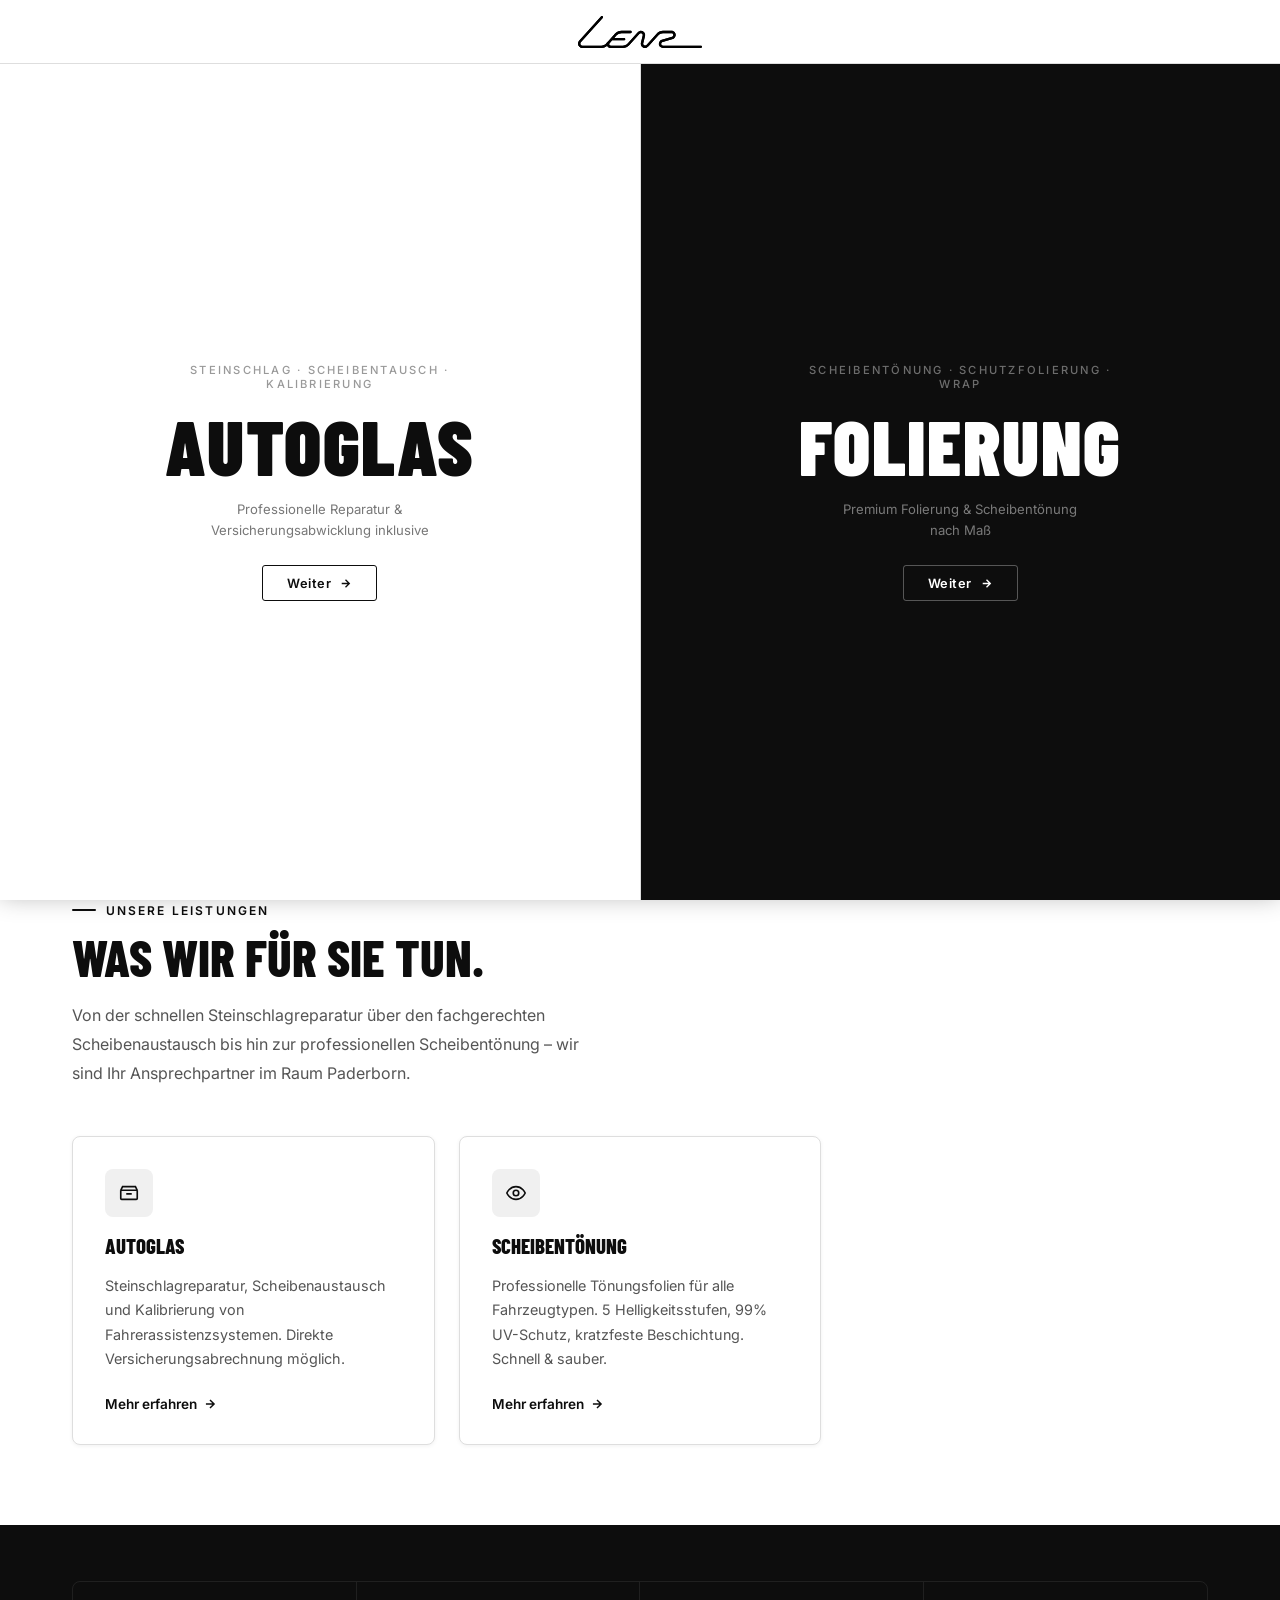
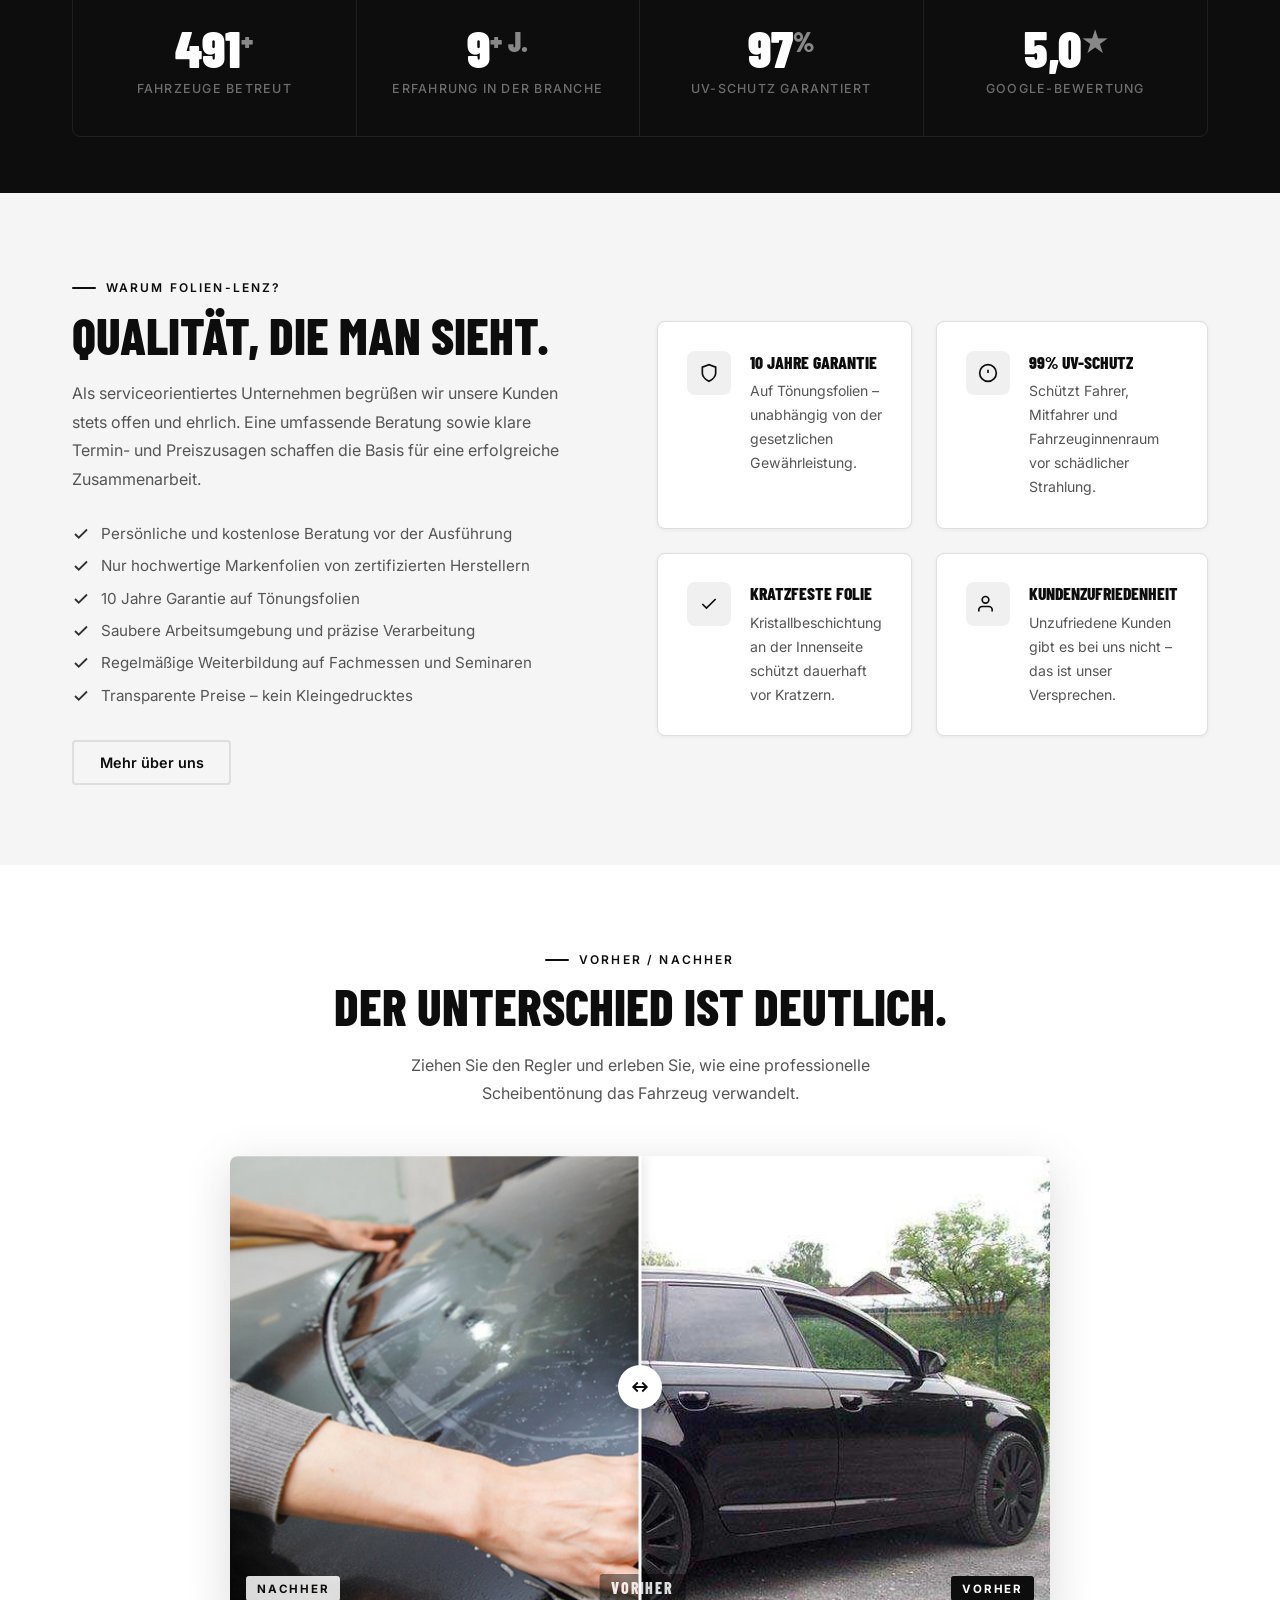
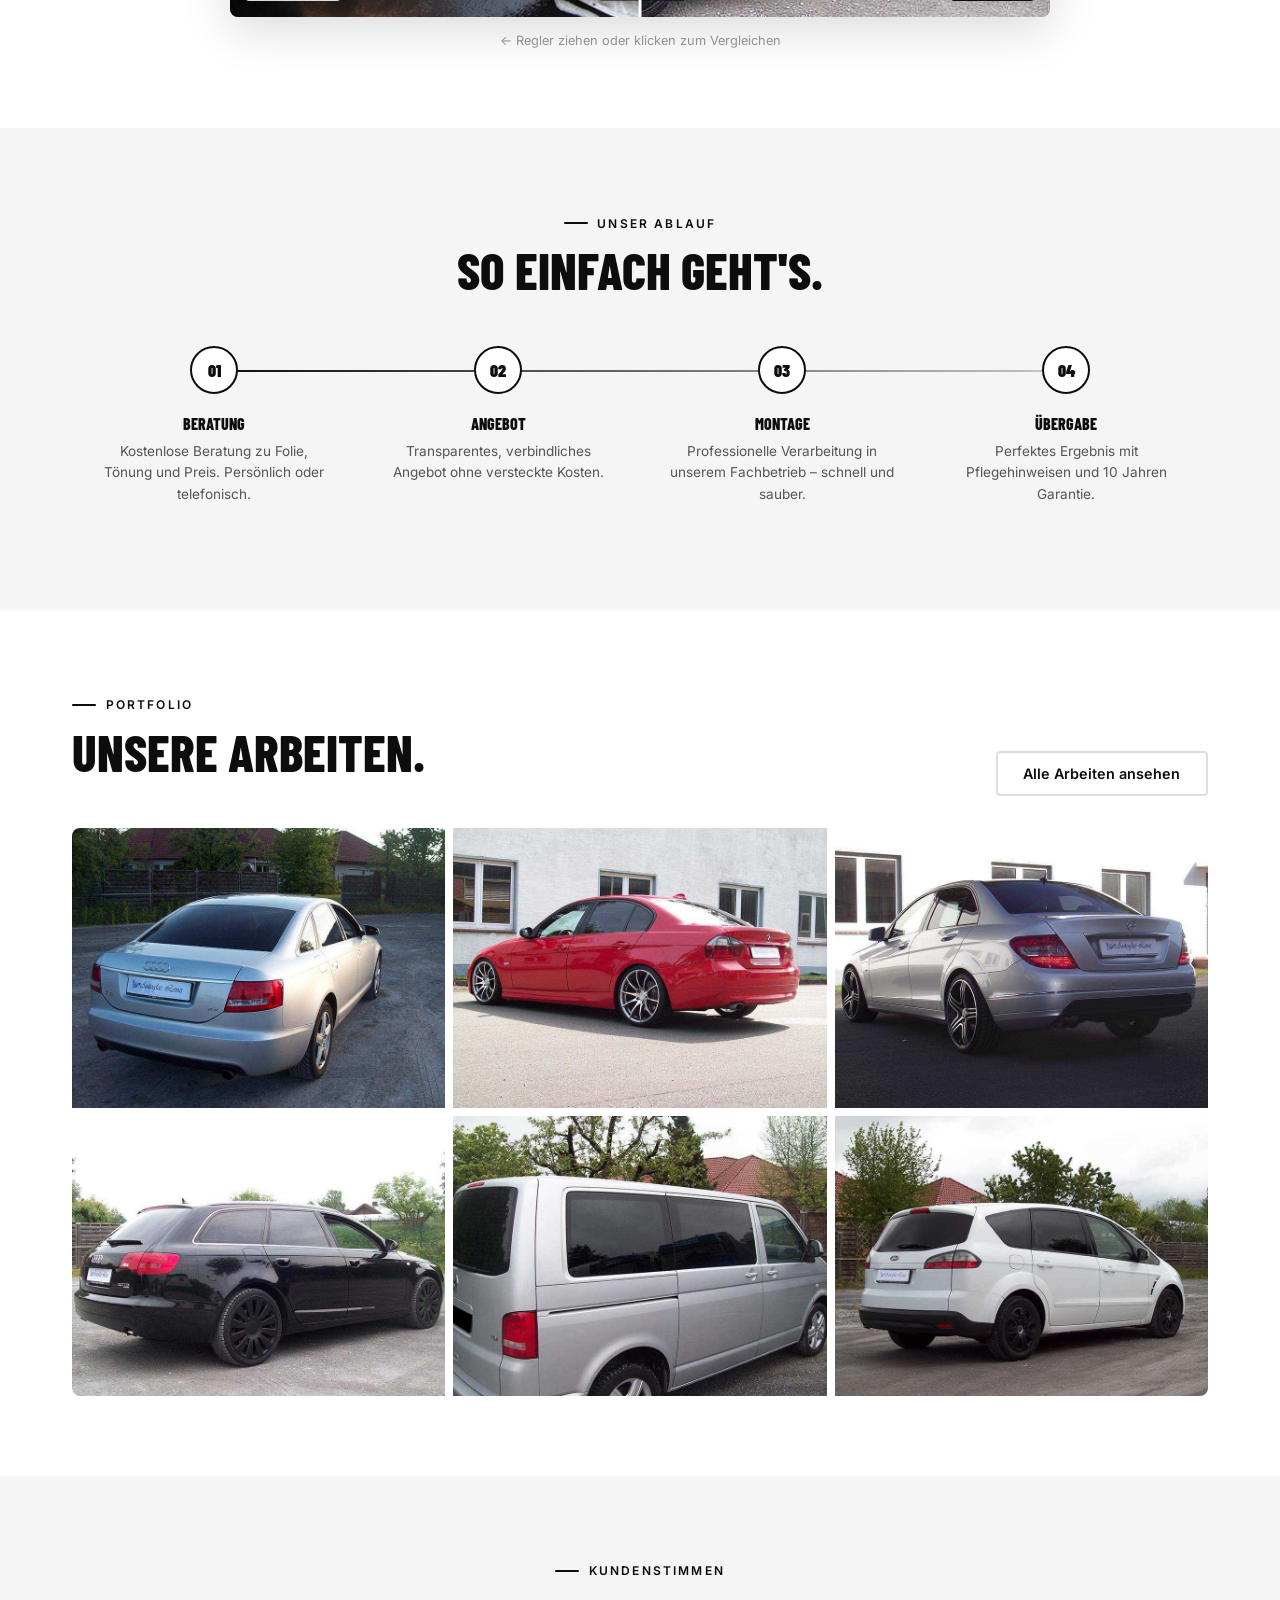
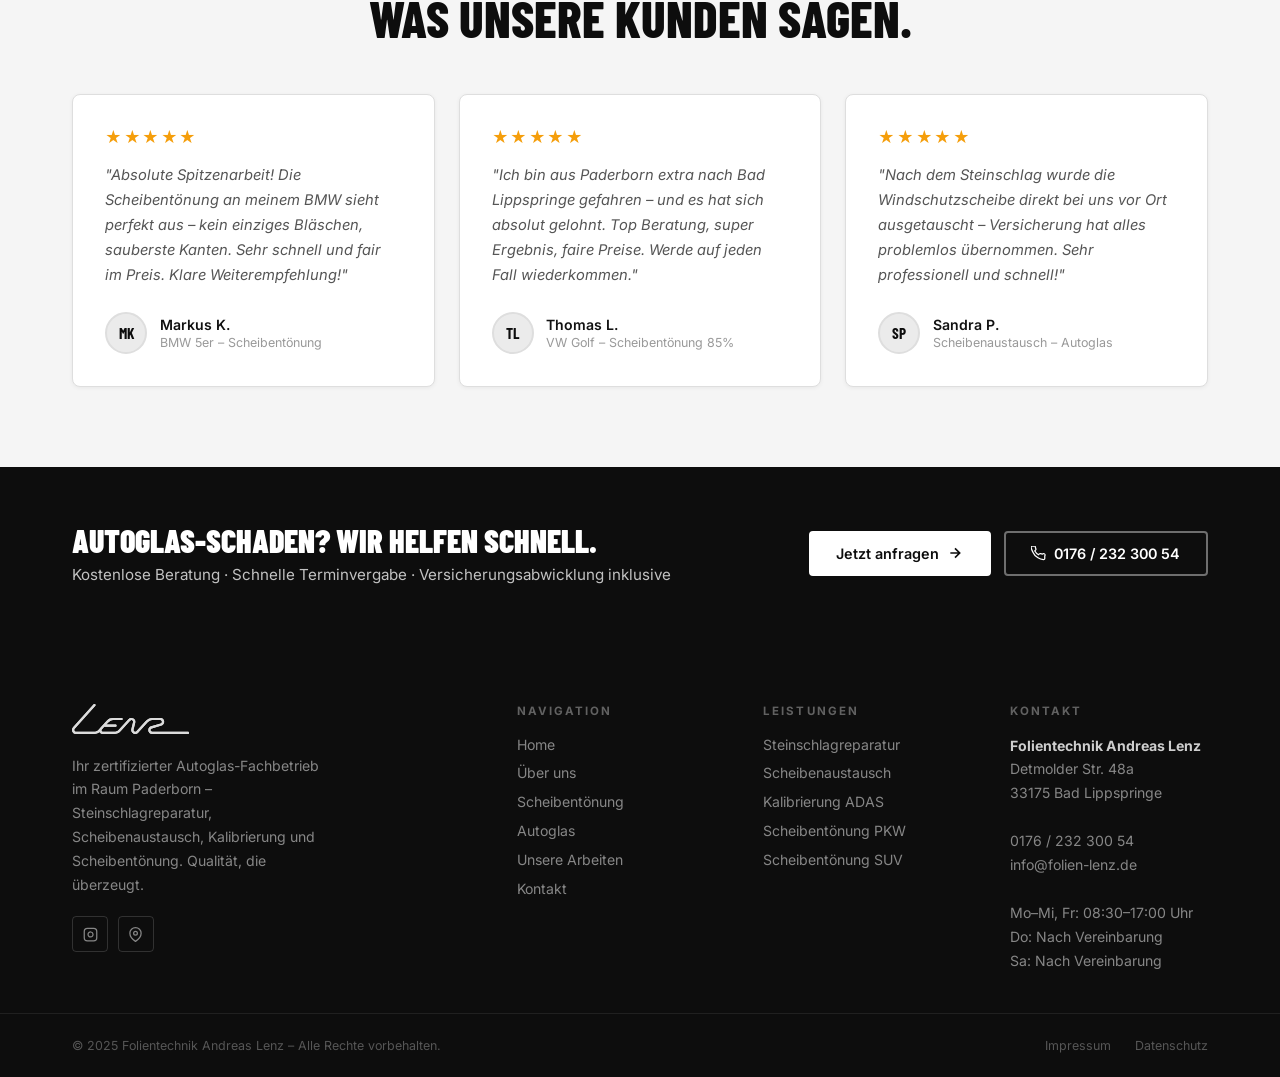
==== commit 29faa1ea: "Redesign: Entry-Overlay auf White-Mode umgestellt - Sauberer Black & White Split-Screen passend zum " ====
--- a/index.html
+++ b/index.html
@@ -152,115 +152,111 @@
 </head>
 <body>
 
-<!-- ══════════════════════════════════════════
-     ENTRY OVERLAY – Bereichswahl
-     ══════════════════════════════════════════ -->
+<!-- ── ENTRY OVERLAY ── -->
 <style>
-#entry-overlay{position:fixed;inset:0;z-index:9999;display:flex;overflow:hidden;transition:opacity .55s ease,visibility .55s ease;}
-#entry-overlay.eo-out{opacity:0;visibility:hidden;pointer-events:none;}
-.eo-side{flex:1;display:flex;align-items:center;justify-content:center;cursor:pointer;transition:flex .45s cubic-bezier(.25,.46,.45,.94);position:relative;overflow:hidden;outline:none;}
-.eo-side::after{content:'';position:absolute;inset:0;opacity:0;transition:opacity .35s;}
-.eo-side:hover{flex:1.35;}
-.eo-autoglas{background:#0d0d0d;}
-.eo-autoglas::after{background:radial-gradient(ellipse at center,rgba(255,255,255,.06) 0%,transparent 70%);}
-.eo-autoglas:hover::after{opacity:1;}
-.eo-folierung{background:#130808;}
-.eo-folierung::after{background:radial-gradient(ellipse at center,rgba(192,57,43,.25) 0%,transparent 70%);}
-.eo-folierung:hover::after{opacity:1;}
-.eo-content{position:relative;z-index:1;text-align:center;padding:2rem 2.5rem;display:flex;flex-direction:column;align-items:center;gap:.9rem;}
-.eo-icon{width:56px;height:56px;border-radius:12px;display:flex;align-items:center;justify-content:center;border:1px solid rgba(255,255,255,.12);margin-bottom:.4rem;transition:border-color .3s,background .3s;}
-.eo-autoglas .eo-icon{background:rgba(255,255,255,.05);}
-.eo-autoglas:hover .eo-icon{background:rgba(255,255,255,.1);border-color:rgba(255,255,255,.25);}
-.eo-folierung .eo-icon{background:rgba(192,57,43,.1);border-color:rgba(192,57,43,.25);}
-.eo-folierung:hover .eo-icon{background:rgba(192,57,43,.2);border-color:rgba(192,57,43,.5);}
-.eo-icon svg{width:26px;height:26px;}
-.eo-eyebrow{font-family:'Inter',sans-serif;font-size:.68rem;letter-spacing:.18em;text-transform:uppercase;color:rgba(255,255,255,.4);}
-.eo-title{font-family:'Barlow Condensed',sans-serif;font-weight:900;font-size:clamp(3.2rem,7vw,6.5rem);text-transform:uppercase;letter-spacing:.01em;line-height:1;color:#fff;transition:color .3s;}
-.eo-folierung .eo-title{color:#c0392b;}
-.eo-desc{font-family:'Inter',sans-serif;font-size:.82rem;color:rgba(255,255,255,.42);max-width:220px;line-height:1.65;text-align:center;}
-.eo-btn{margin-top:.4rem;font-family:'Barlow Condensed',sans-serif;font-weight:700;font-size:.9rem;text-transform:uppercase;letter-spacing:.12em;padding:.65rem 1.8rem;border-radius:4px;border:1px solid rgba(255,255,255,.18);color:rgba(255,255,255,.75);display:flex;align-items:center;gap:.5rem;transition:border-color .25s,background .25s,color .25s;}
-.eo-autoglas:hover .eo-btn{border-color:rgba(255,255,255,.5);background:rgba(255,255,255,.07);color:#fff;}
-.eo-folierung .eo-btn{border-color:rgba(192,57,43,.35);color:#c0392b;}
-.eo-folierung:hover .eo-btn{border-color:#c0392b;background:rgba(192,57,43,.12);color:#e05241;}
-/* Divider pill */
-.eo-divider{position:absolute;left:50%;top:50%;transform:translate(-50%,-50%);z-index:10;width:44px;height:44px;border-radius:50%;background:rgba(20,20,20,.85);border:1px solid rgba(255,255,255,.12);backdrop-filter:blur(12px);display:flex;align-items:center;justify-content:center;pointer-events:none;}
-.eo-divider span{font-family:'Inter',sans-serif;font-size:.6rem;color:rgba(255,255,255,.4);letter-spacing:.06em;text-transform:uppercase;}
-/* Logo */
-.eo-logo-wrap{position:absolute;top:1.8rem;left:50%;transform:translateX(-50%);z-index:11;pointer-events:none;}
-.eo-logo-wrap img{height:36px;width:auto;filter:brightness(0) invert(1);opacity:.85;}
+#eo{position:fixed;inset:0;z-index:9999;display:flex;flex-direction:column;background:#fff;transition:opacity .3s ease;font-family:'Inter',sans-serif;}
+#eo.eo-out{opacity:0;pointer-events:none;}
+
+/* Logo-Leiste oben */
+#eo-header{height:64px;display:flex;align-items:center;justify-content:center;border-bottom:1px solid #dedede;flex-shrink:0;}
+#eo-header img{height:32px;width:auto;filter:brightness(0);}
+
+/* Split */
+#eo-body{flex:1;display:flex;min-height:0;}
+
+/* Seiten */
+.eo-half{flex:1;display:flex;align-items:center;justify-content:center;cursor:pointer;transition:background .2s;outline:none;padding:2rem;}
+.eo-half:focus-visible{box-shadow:inset 0 0 0 3px #0d0d0d;}
+
+/* Weiße Seite – Autoglas */
+#eo-auto{background:#fff;border-right:1px solid #dedede;}
+#eo-auto:hover{background:#f5f5f5;}
+
+/* Dunkle Seite – Folierung */
+#eo-fol{background:#0d0d0d;}
+#eo-fol:hover{background:#1a1a1a;}
+
+/* Inhalt */
+.eo-content{display:flex;flex-direction:column;align-items:center;gap:1rem;text-align:center;max-width:320px;}
+.eo-label{font-size:.7rem;letter-spacing:.2em;text-transform:uppercase;font-weight:500;}
+#eo-auto .eo-label{color:#999;}
+#eo-fol .eo-label{color:rgba(255,255,255,.4);}
+.eo-title{font-family:'Barlow Condensed',sans-serif;font-weight:900;font-size:clamp(3.5rem,6vw,5.5rem);text-transform:uppercase;letter-spacing:.02em;line-height:1;}
+#eo-auto .eo-title{color:#0d0d0d;}
+#eo-fol .eo-title{color:#fff;}
+.eo-sub{font-size:.82rem;line-height:1.6;max-width:240px;}
+#eo-auto .eo-sub{color:#777;}
+#eo-fol .eo-sub{color:rgba(255,255,255,.45);}
+.eo-btn{margin-top:.5rem;display:inline-flex;align-items:center;gap:.5rem;font-family:'Inter',sans-serif;font-size:.8rem;font-weight:600;letter-spacing:.04em;padding:.6rem 1.5rem;border-radius:3px;border:1.5px solid;transition:background .2s,color .2s;}
+#eo-auto .eo-btn{border-color:#0d0d0d;color:#0d0d0d;}
+#eo-auto:hover .eo-btn{background:#0d0d0d;color:#fff;}
+#eo-fol .eo-btn{border-color:rgba(255,255,255,.3);color:#fff;}
+#eo-fol:hover .eo-btn{background:#fff;color:#0d0d0d;}
+
 /* Mobile */
 @media(max-width:600px){
-  #entry-overlay{flex-direction:column;}
-  .eo-side:hover{flex:1.25;}
+  #eo-body{flex-direction:column;}
+  #eo-auto{border-right:none;border-bottom:1px solid #dedede;}
   .eo-title{font-size:3rem;}
-  .eo-divider{left:50%;top:50%;}
-  .eo-logo-wrap{top:1rem;}
-  .eo-logo-wrap img{height:28px;}
-  .eo-content{gap:.6rem;padding:1.5rem;}
-  .eo-desc{display:none;}
+  .eo-sub{display:none;}
+  .eo-half{padding:1.5rem;}
 }
 </style>
 
-<div id="entry-overlay" role="dialog" aria-modal="true" aria-label="Bitte Bereich wählen">
-
-  <!-- Logo -->
-  <div class="eo-logo-wrap">
+<div id="eo" role="dialog" aria-modal="true" aria-label="Bitte Bereich wählen">
+  <div id="eo-header">
     <img src="logo_footer.svg" alt="Folien-Lenz">
   </div>
-
-  <!-- Autoglas -->
-  <div class="eo-side eo-autoglas" id="eo-auto" tabindex="0" role="button" aria-label="Autoglas – auf dieser Seite bleiben">
-    <div class="eo-content">
-      <div class="eo-icon">
-        <svg viewBox="0 0 24 24" fill="none" stroke="white" stroke-width="1.6"><path d="M3 17h18M5 17V9a2 2 0 012-2h10a2 2 0 012 2v8"/><path d="M7 9l2-4h6l2 4"/><circle cx="7.5" cy="17.5" r="1.5"/><circle cx="16.5" cy="17.5" r="1.5"/></svg>
-      </div>
-      <div class="eo-eyebrow">Steinschlag · Scheibentausch · Kalibrierung</div>
-      <h2 class="eo-title">Auto&shy;glas</h2>
-      <p class="eo-desc">Schnelle Reparatur & kostenlose Versicherungsabwicklung</p>
-      <span class="eo-btn">
-        Weiter
-        <svg width="14" height="14" viewBox="0 0 24 24" fill="none" stroke="currentColor" stroke-width="2.5"><path d="M5 12h14M12 5l7 7-7 7"/></svg>
-      </span>
-    </div>
-  </div>
-
-  <!-- Divider -->
-  <div class="eo-divider" aria-hidden="true"><span>oder</span></div>
-
-  <!-- Folierung -->
-  <div class="eo-side eo-folierung" id="eo-fol" tabindex="0" role="button" aria-label="Folierung – weiter zu folien-lenz.de">
-    <div class="eo-content">
-      <div class="eo-icon">
-        <svg viewBox="0 0 24 24" fill="none" stroke="#c0392b" stroke-width="1.6"><rect x="3" y="3" width="18" height="18" rx="2"/><path d="M3 9h18M9 21V9"/></svg>
-      </div>
-      <div class="eo-eyebrow">Scheibentönung · Schutzfolierung · Wrap</div>
-      <h2 class="eo-title">Folier&shy;ung</h2>
-      <p class="eo-desc">Premium Folierung & Scheibentönung nach Maß</p>
-      <span class="eo-btn">
-        Weiter
-        <svg width="14" height="14" viewBox="0 0 24 24" fill="none" stroke="currentColor" stroke-width="2.5"><path d="M5 12h14M12 5l7 7-7 7"/></svg>
-      </span>
-    </div>
-  </div>
-
+  <div id="eo-body">
+
+    <div class="eo-half" id="eo-auto" tabindex="0" role="button" aria-label="Autoglas">
+      <div class="eo-content">
+        <span class="eo-label">Steinschlag · Scheibentausch · Kalibrierung</span>
+        <h2 class="eo-title">Autoglas</h2>
+        <p class="eo-sub">Professionelle Reparatur & Versicherungsabwicklung inklusive</p>
+        <span class="eo-btn">
+          Weiter
+          <svg width="13" height="13" viewBox="0 0 24 24" fill="none" stroke="currentColor" stroke-width="2.5"><path d="M5 12h14M12 5l7 7-7 7"/></svg>
+        </span>
+      </div>
+    </div>
+
+    <div class="eo-half" id="eo-fol" tabindex="0" role="button" aria-label="Folierung">
+      <div class="eo-content">
+        <span class="eo-label">Scheibentönung · Schutzfolierung · Wrap</span>
+        <h2 class="eo-title">Folierung</h2>
+        <p class="eo-sub">Premium Folierung & Scheibentönung nach Maß</p>
+        <span class="eo-btn">
+          Weiter
+          <svg width="13" height="13" viewBox="0 0 24 24" fill="none" stroke="currentColor" stroke-width="2.5"><path d="M5 12h14M12 5l7 7-7 7"/></svg>
+        </span>
+      </div>
+    </div>
+
+  </div>
 </div>
 
 <script>
 (function(){
-  if(sessionStorage.getItem('fl_area'))return;
-  var ov=document.getElementById('entry-overlay');
+  if(sessionStorage.getItem('fl_seen'))return;
+  var ov=document.getElementById('eo');
   document.body.style.overflow='hidden';
   function choose(area){
-    sessionStorage.setItem('fl_area',area);
+    sessionStorage.setItem('fl_seen','1');
+    if(area==='folierung'){
+      window.location.href='https://folien-lenz.de';
+      return;
+    }
     document.body.style.overflow='';
     ov.classList.add('eo-out');
-    setTimeout(function(){ov.remove();},600);
-    if(area==='folierung') window.location.href='https://folien-lenz.de';
+    setTimeout(function(){ov.remove();},320);
   }
   document.getElementById('eo-auto').addEventListener('click',function(){choose('autoglas');});
   document.getElementById('eo-fol').addEventListener('click',function(){choose('folierung');});
   [document.getElementById('eo-auto'),document.getElementById('eo-fol')].forEach(function(el){
-    el.addEventListener('keydown',function(e){if(e.key==='Enter'||e.key===' '){e.preventDefault();el.click();}});
+    el.addEventListener('keydown',function(e){
+      if(e.key==='Enter'||e.key===' '){e.preventDefault();el.click();}
+    });
   });
 })();
 </script>
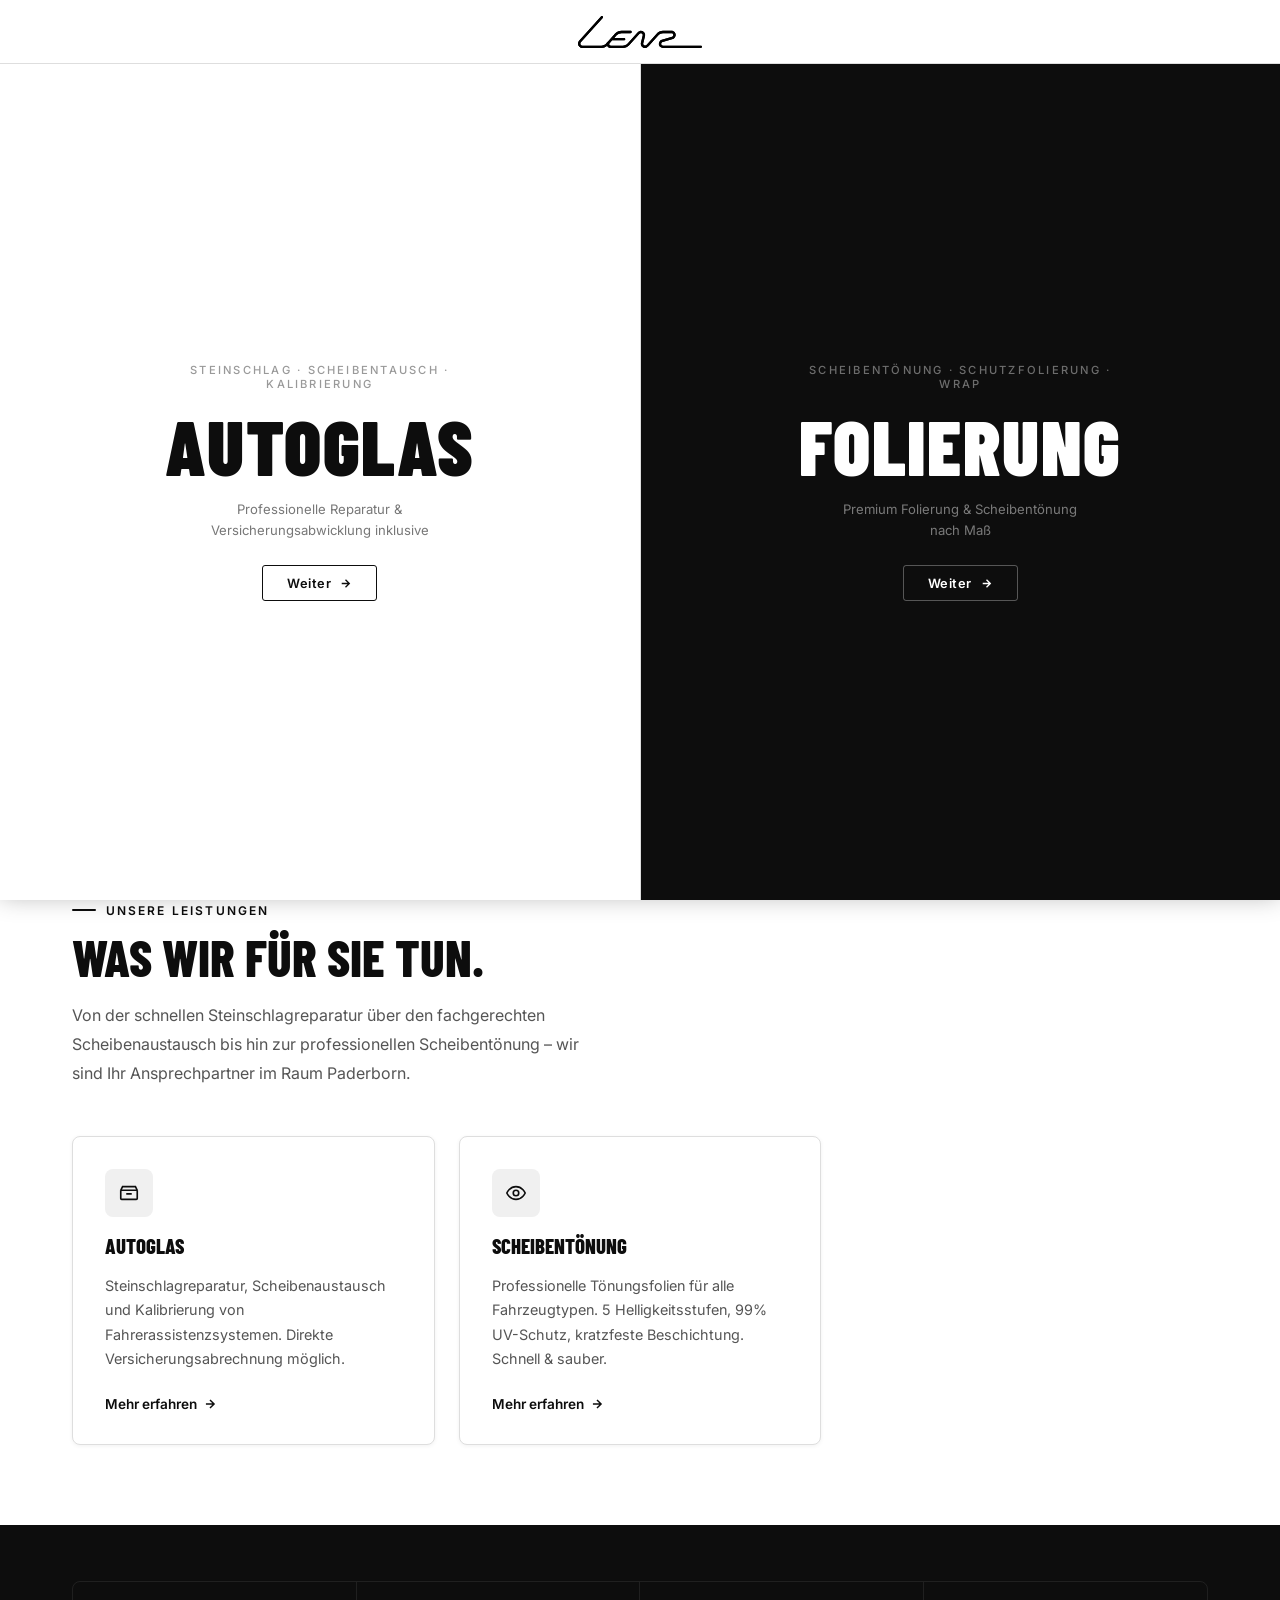
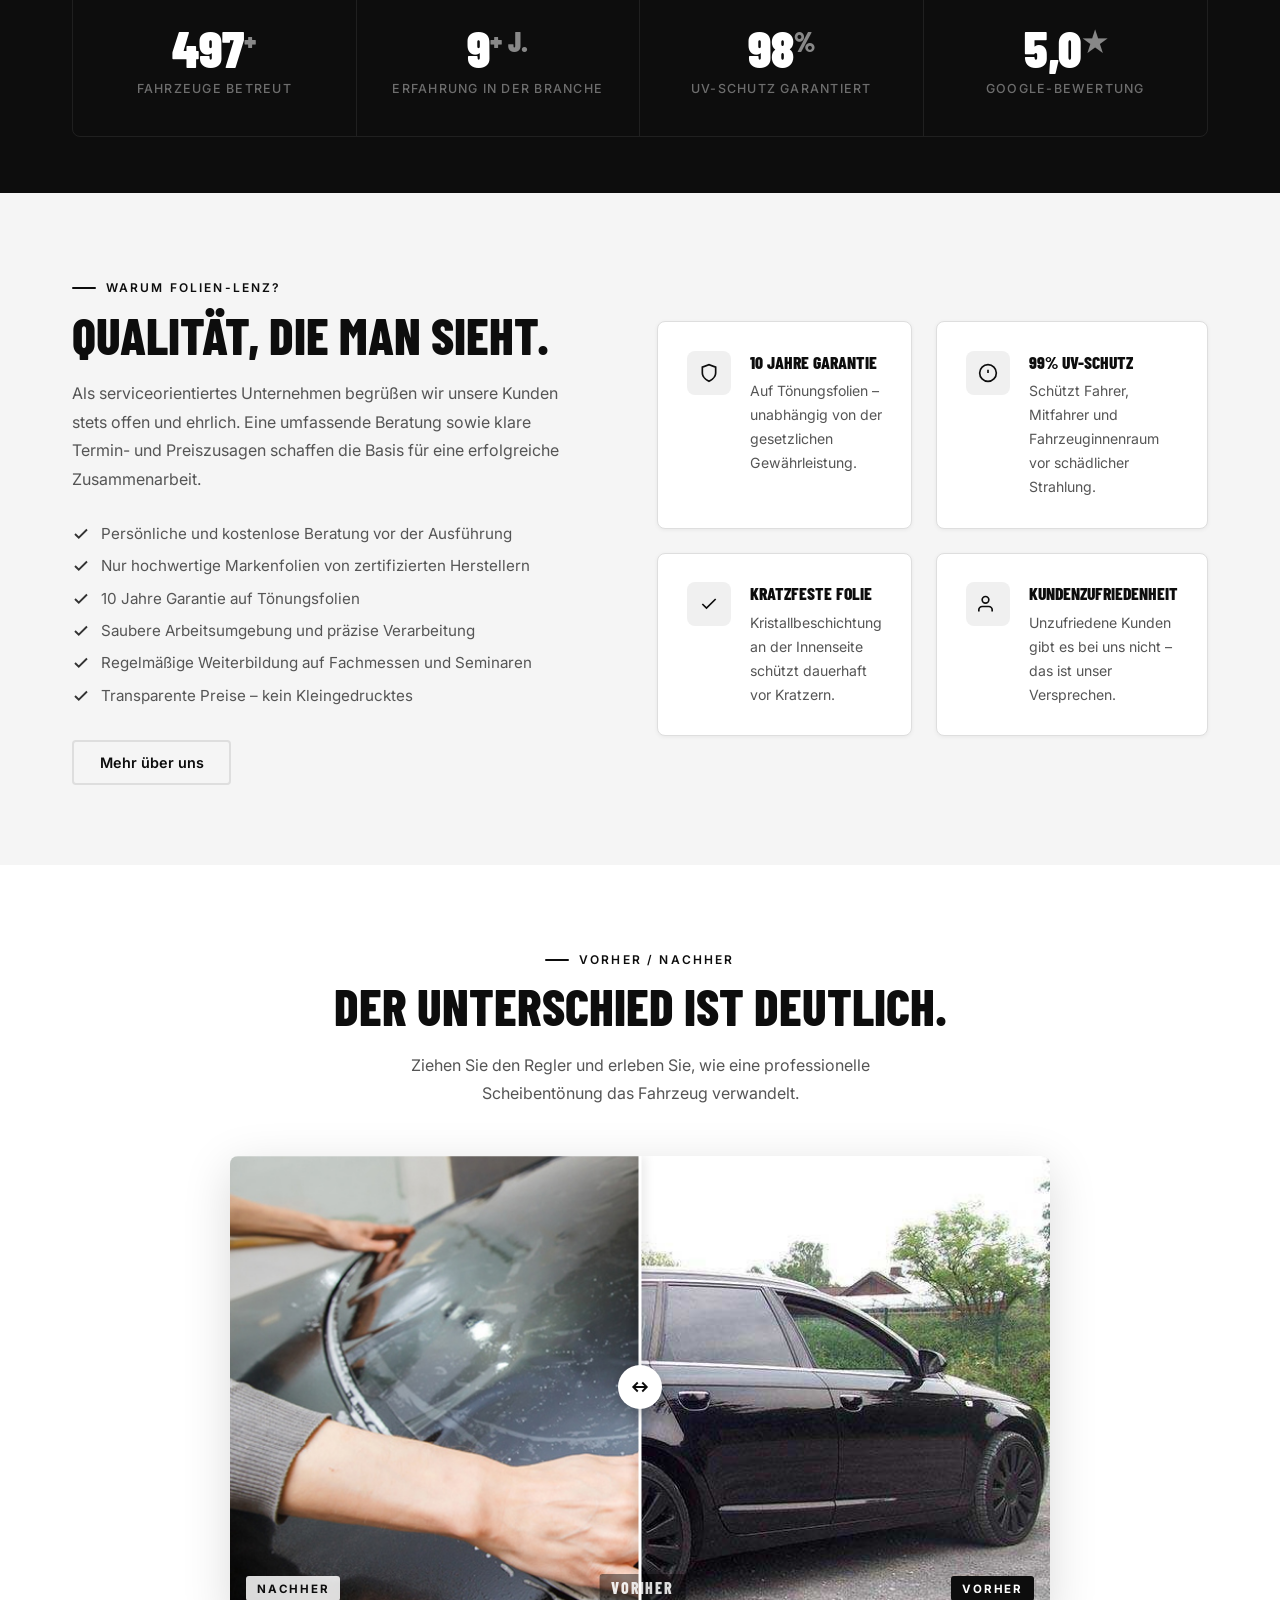
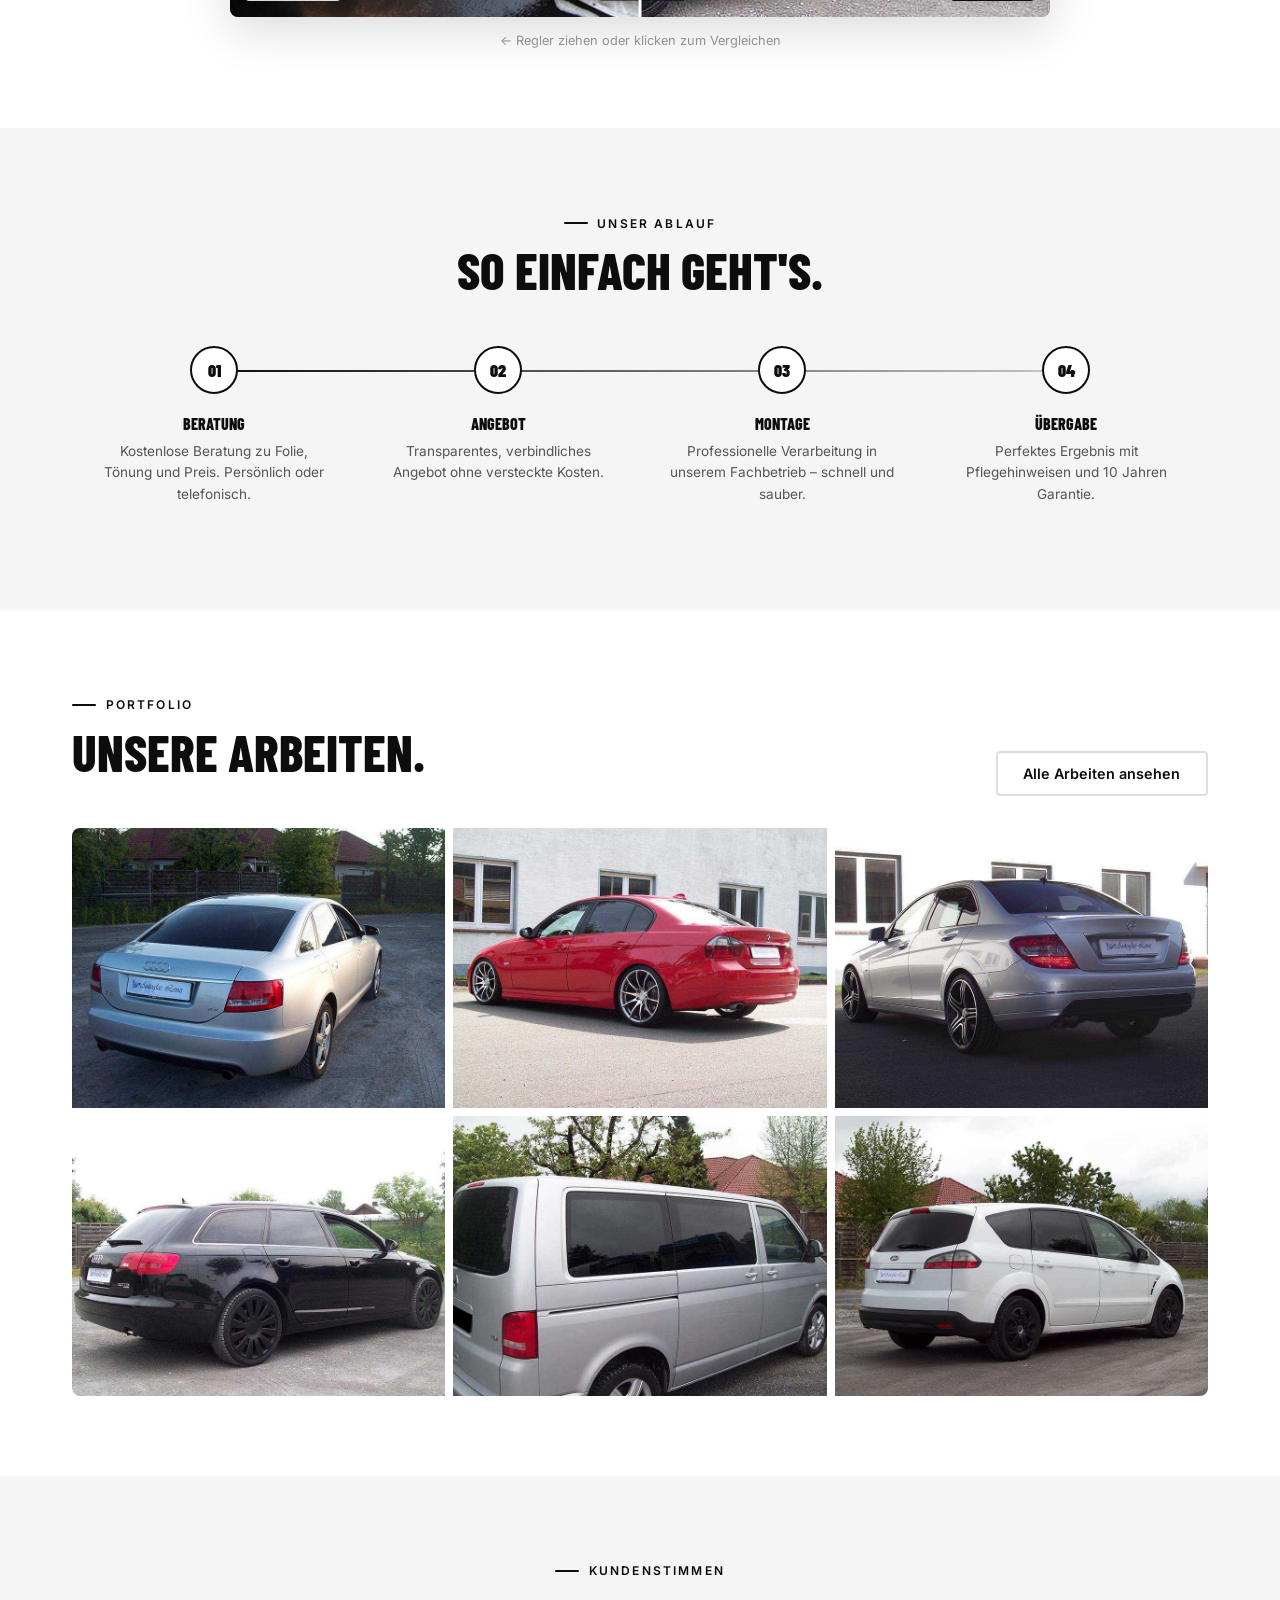
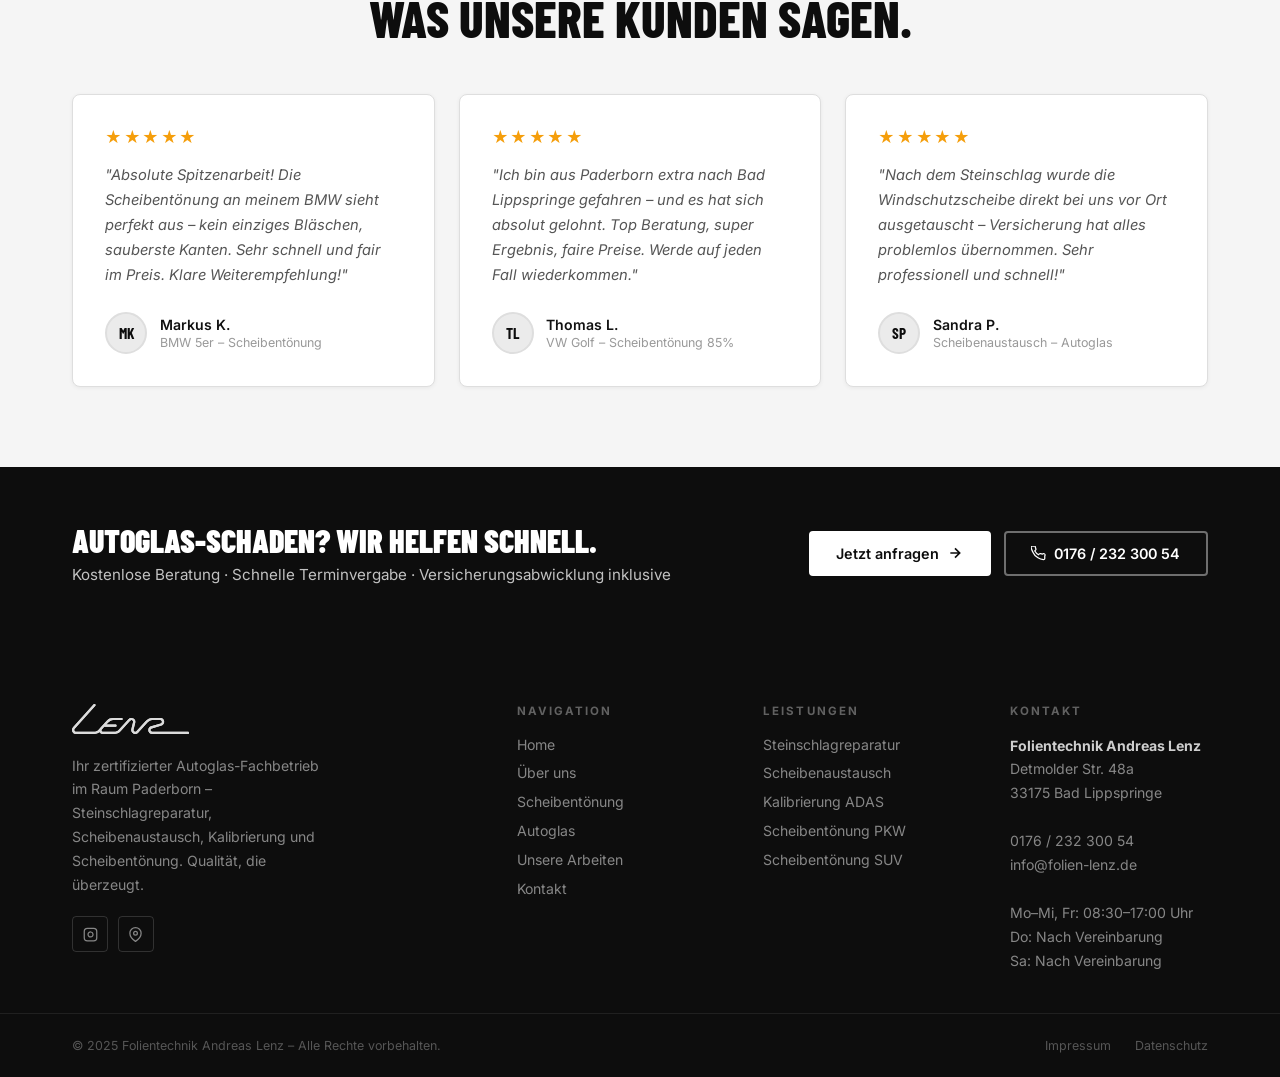
==== commit f66d80e9: "Fix: Overlay bei Reload sofort entfernen statt im DOM zu lassen" ====
--- a/index.html
+++ b/index.html
@@ -238,8 +238,8 @@
 
 <script>
 (function(){
-  if(sessionStorage.getItem('fl_seen'))return;
   var ov=document.getElementById('eo');
+  if(sessionStorage.getItem('fl_seen')){ov.remove();return;}
   document.body.style.overflow='hidden';
   function choose(area){
     sessionStorage.setItem('fl_seen','1');
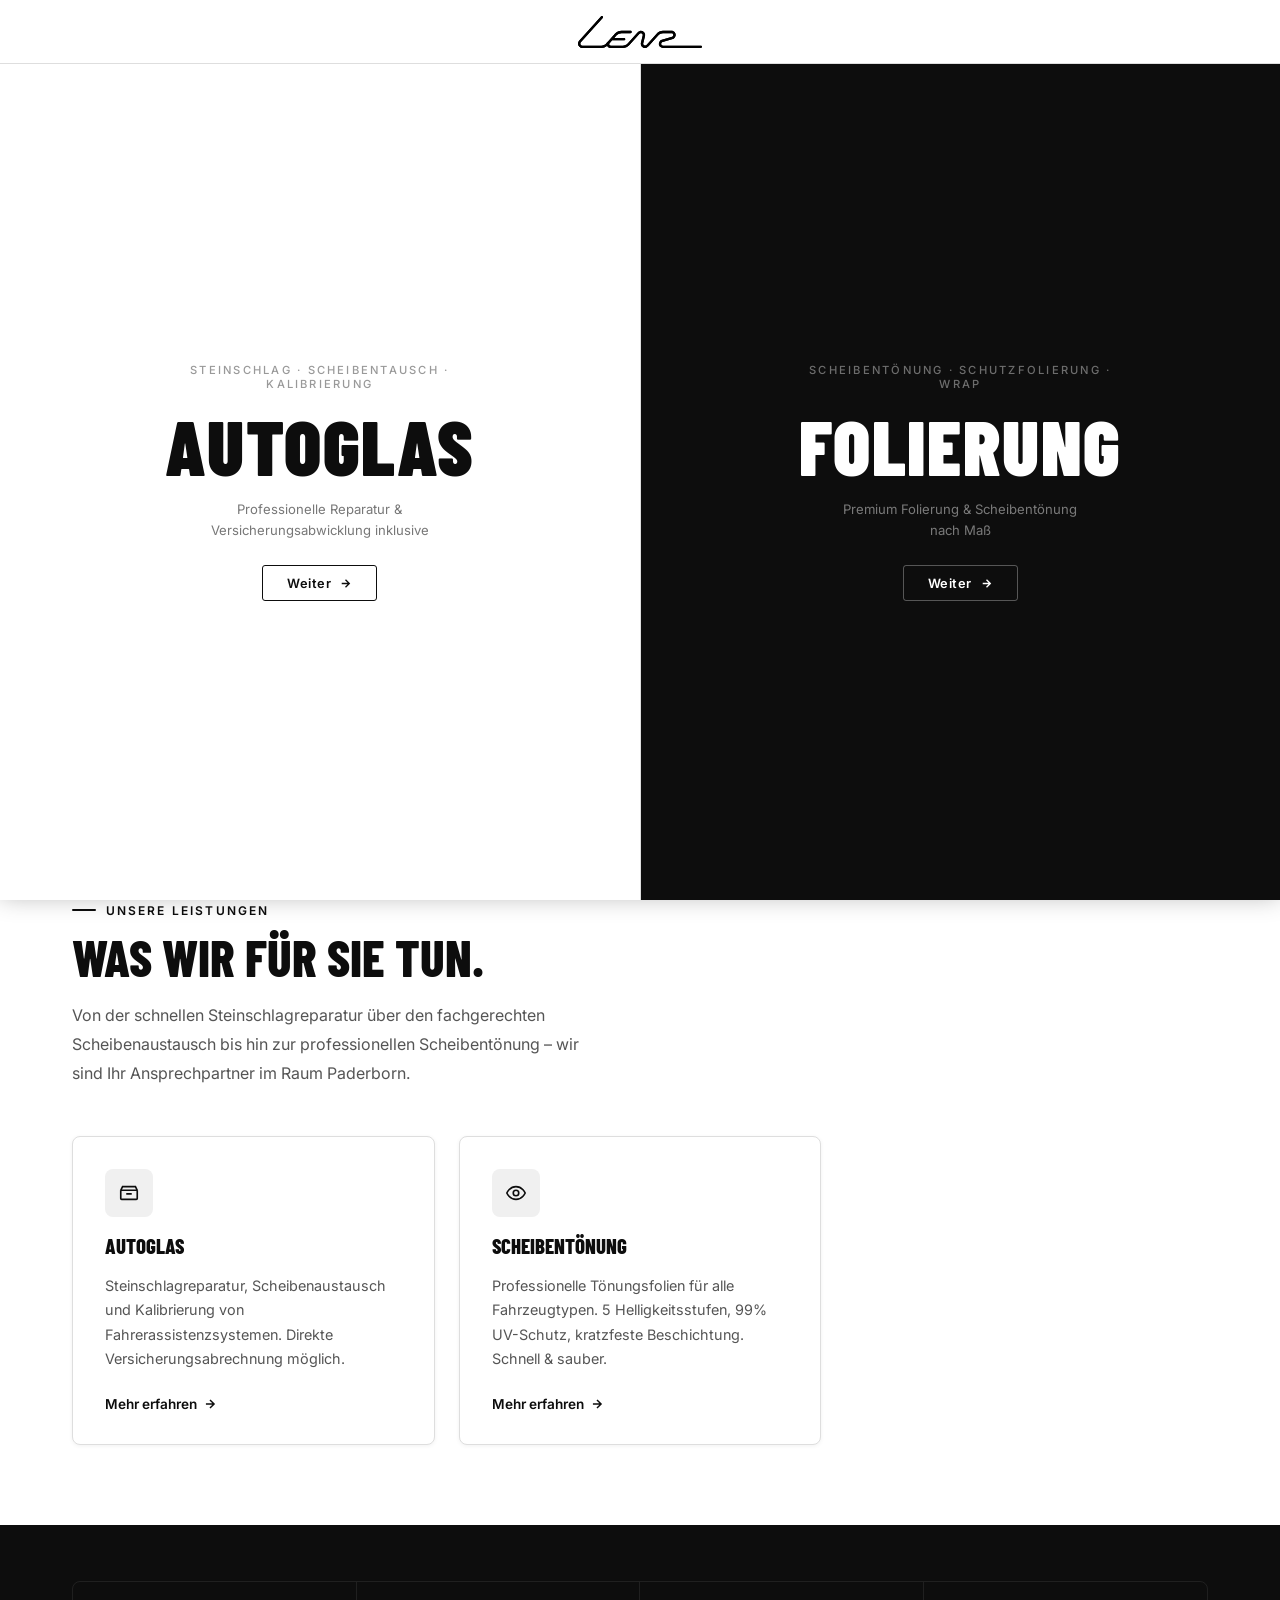
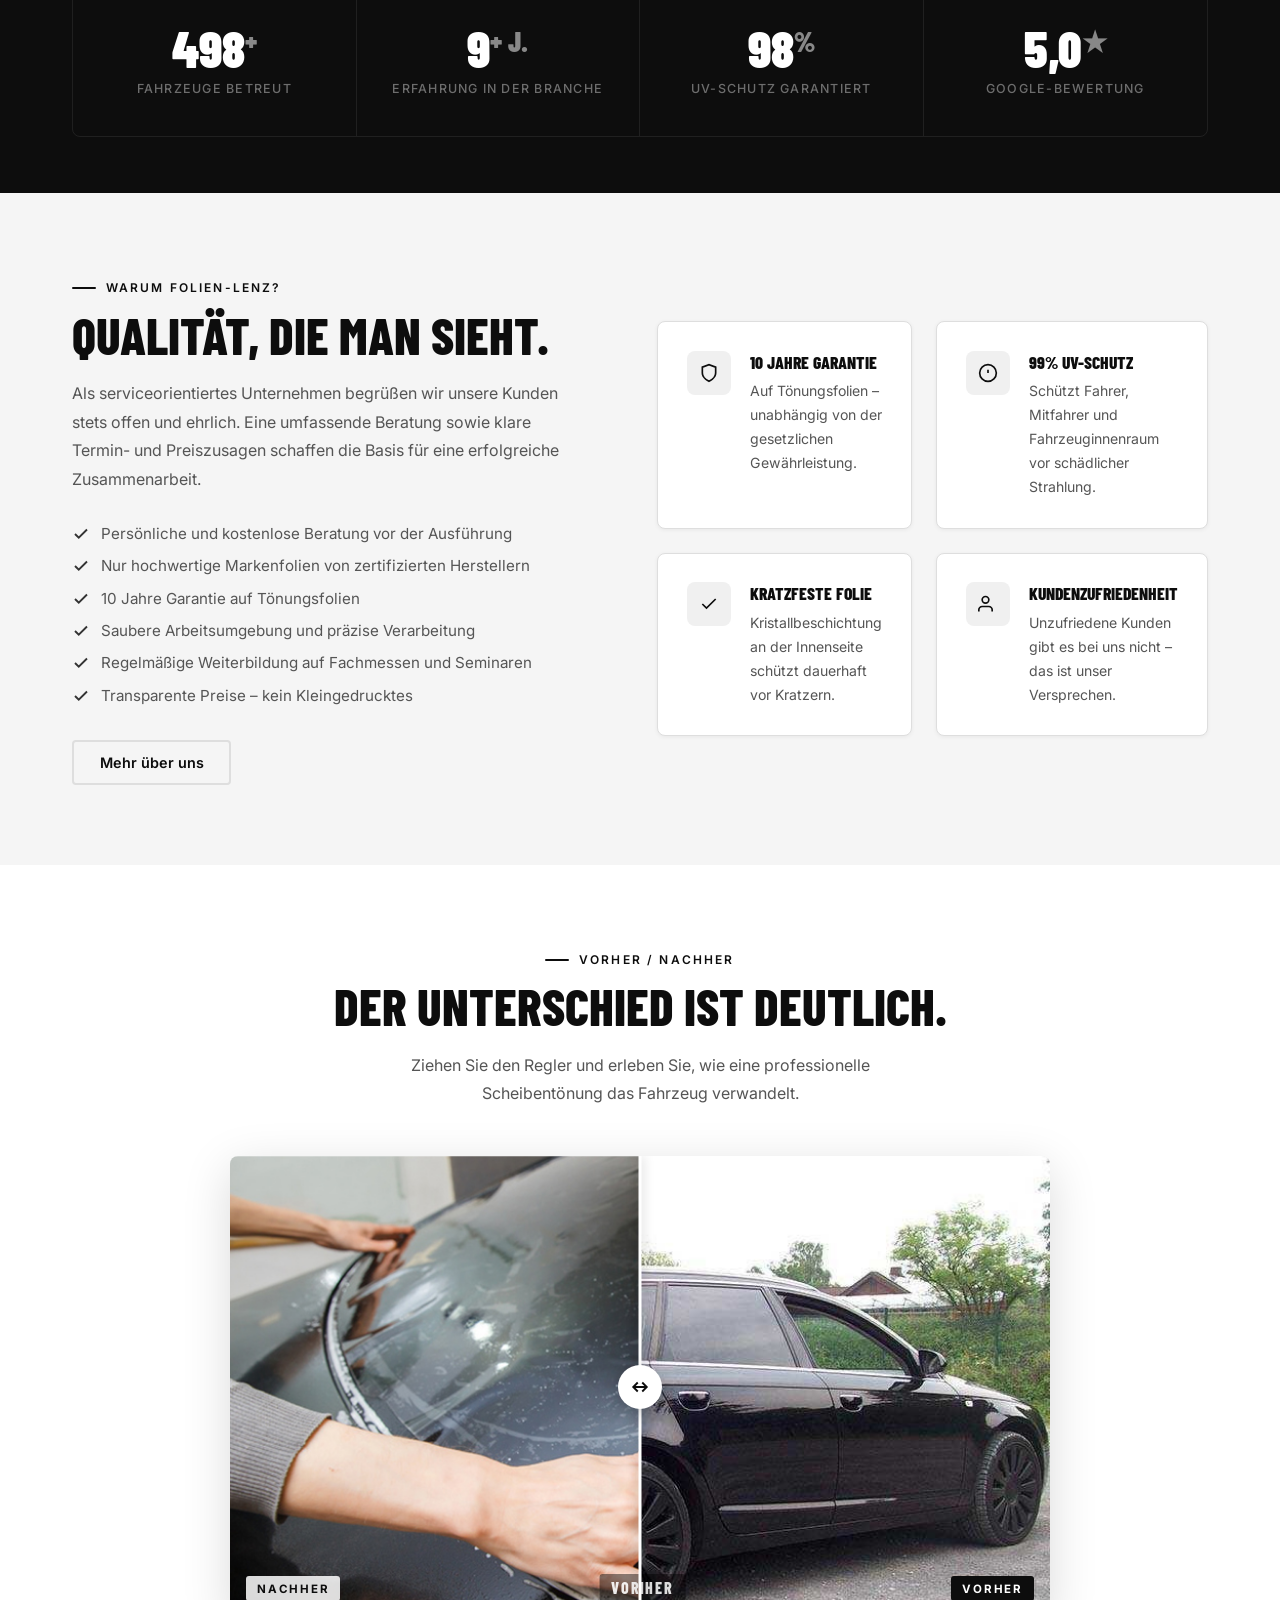
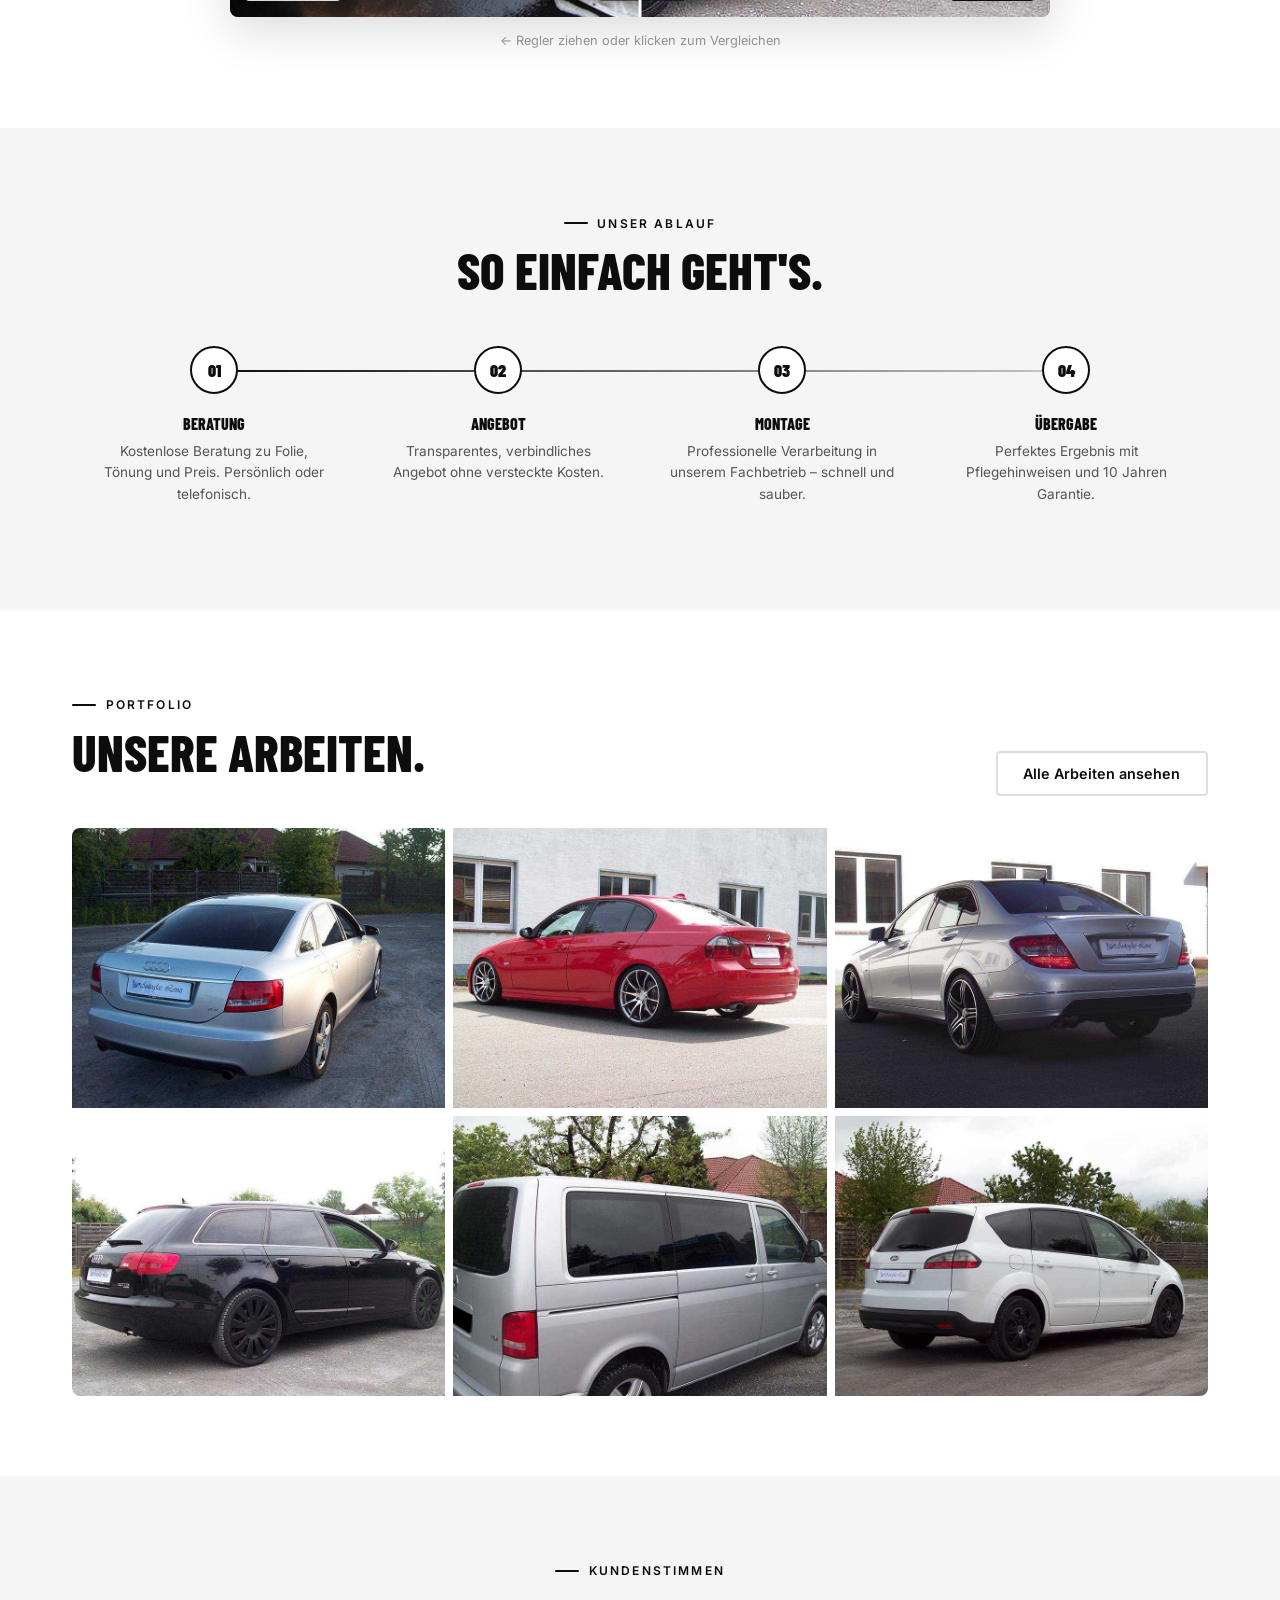
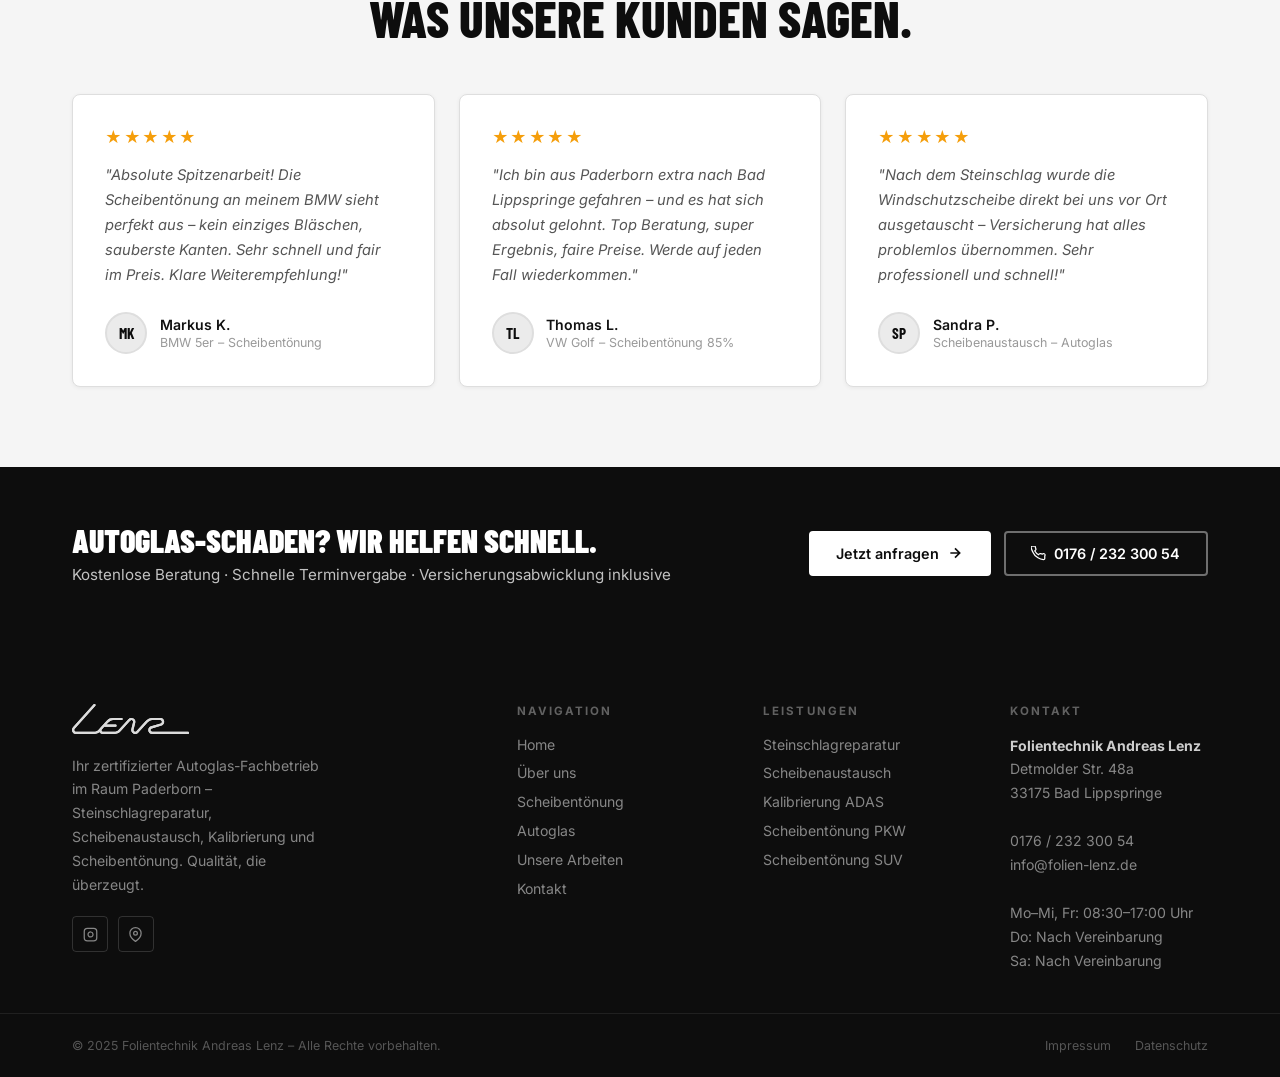
==== commit a57dc5bc: "DSGVO: Google Fonts -> Bunny Fonts (alle Seiten), abgeschalteten EU-ODR-Link entfernen FIX A: fonts." ====
--- a/index.html
+++ b/index.html
@@ -22,9 +22,9 @@
 <meta name="twitter:image" content="https://www.autoglas-lenz.de/og-image.jpg">
 <link rel="icon" href="/favicon.ico">
 <link rel="apple-touch-icon" href="/apple-touch-icon.png">
-<link rel="preconnect" href="https://fonts.googleapis.com">
-<link rel="preconnect" href="https://fonts.gstatic.com" crossorigin>
-<link href="https://fonts.googleapis.com/css2?family=Barlow+Condensed:wght@600;700;800;900&family=Inter:wght@300;400;500;600&display=swap" rel="stylesheet">
+<link rel="preconnect" href="https://fonts.bunny.net">
+<link rel="preconnect" href="https://fonts.bunny.net" crossorigin>
+<link href="https://fonts.bunny.net/css2?family=Barlow+Condensed:wght@600;700;800;900&family=Inter:wght@300;400;500;600&display=swap" rel="stylesheet">
 <link rel="stylesheet" href="styles.css">
 <script type="application/ld+json">
 {
@@ -239,10 +239,8 @@
 <script>
 (function(){
   var ov=document.getElementById('eo');
-  if(sessionStorage.getItem('fl_seen')){ov.remove();return;}
   document.body.style.overflow='hidden';
   function choose(area){
-    sessionStorage.setItem('fl_seen','1');
     if(area==='folierung'){
       window.location.href='https://folien-lenz.de';
       return;
@@ -848,7 +846,7 @@
 </script>
 <!-- ── COOKIE BANNER ── -->
 <div id="cookie-banner" role="dialog" aria-label="Cookie-Hinweis">
-  <p>Diese Website verwendet ausschließlich technisch notwendige Cookies. Externe Dienste (Google Fonts, FormSubmit) werden gemäß unserer Datenschutzerklärung genutzt. Weitere Informationen finden Sie in unserer <a href="datenschutz.html">Datenschutzerklärung</a>.</p>
+  <p>Diese Website verwendet ausschließlich technisch notwendige Cookies. Externe Dienste (Bunny Fonts, FormSubmit) werden gemäß unserer Datenschutzerklärung genutzt. Weitere Informationen finden Sie in unserer <a href="datenschutz.html">Datenschutzerklärung</a>.</p>
   <div class="cookie-btn-row">
     <button class="cookie-accept" id="cookie-accept">Verstanden</button>
     <button class="cookie-decline" id="cookie-decline">Schließen</button>
